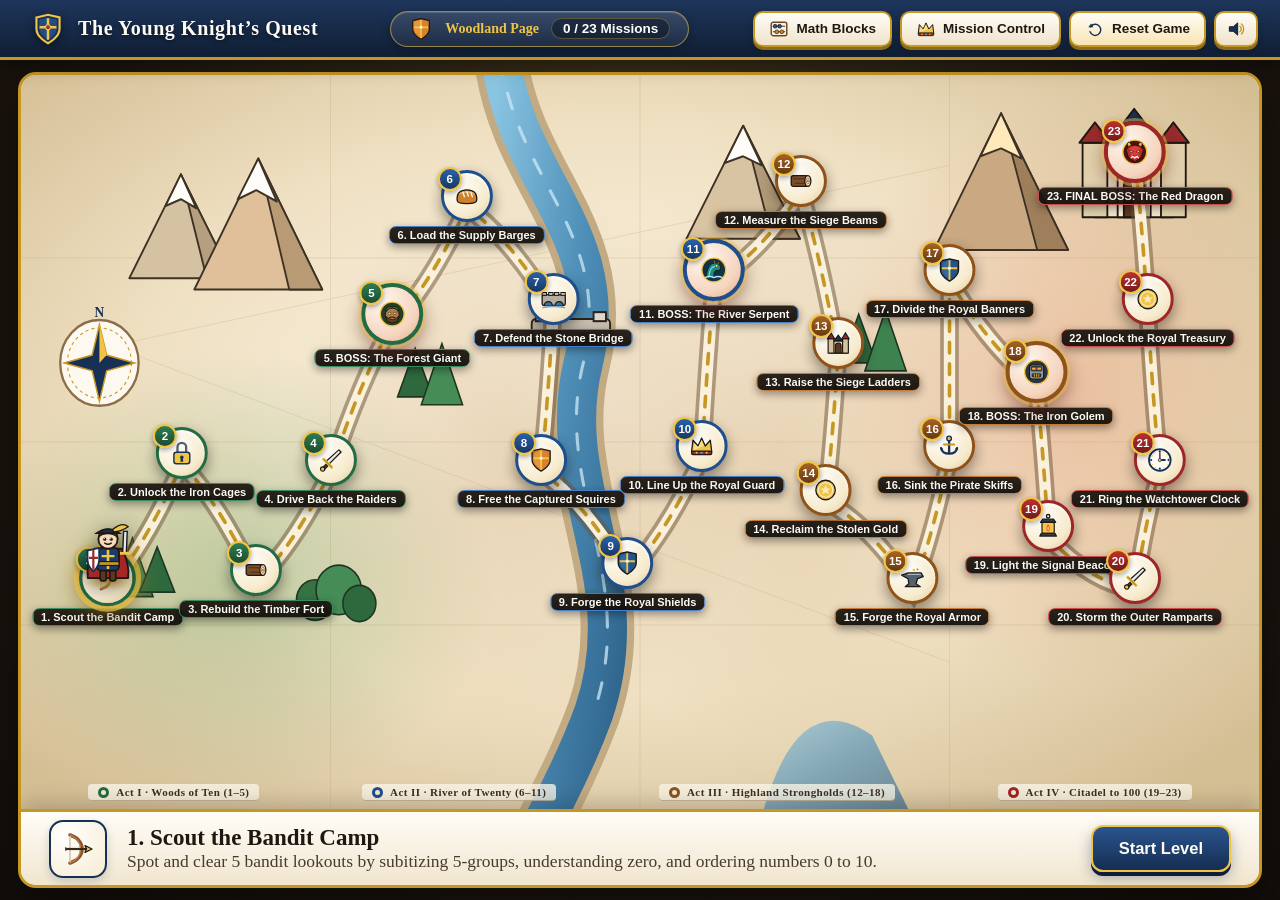
==== index.html @ c32a76e8 "Initial commit: Dimensions Math Quests — Grade 1 (The Young Knight's Quest)" ====
<!DOCTYPE html>
<html lang="en">
<head>
  <meta charset="UTF-8" />
  <meta name="viewport" content="width=device-width, initial-scale=1.0, viewport-fit=cover" />
  <meta name="theme-color" content="#101E34" />
  <meta name="apple-mobile-web-app-capable" content="yes" />
  <meta name="apple-mobile-web-app-status-bar-style" content="black-translucent" />
  <title>The Young Knight's Quest — Singapore Math Adventure</title>
  <link rel="manifest" href="manifest.json" />
  <link rel="icon" type="image/svg+xml" href="icon.svg" />
  <link rel="stylesheet" href="styles.css" />
</head>
<body>
  <!-- ==================== TOP GAME HEADER (Compact, Zero Emojis) ==================== -->
  <header class="top-bar">
    <button type="button" class="brand-cluster" id="btn-home-logo" title="Return to Kingdom Map" aria-label="Return to Kingdom Map">
      <div class="crest-badge" id="header-crest-icon" aria-hidden="true"></div>
      <h1 class="brand-main">The Young Knight’s Quest</h1>
    </button>

    <div class="squire-status-pill">
      <div class="squire-rank-icon" id="squire-rank-icon"></div>
      <span class="squire-rank-label" id="squire-rank-title">Woodland Page</span>
      <span class="seals-pill"><strong id="mastered-count">0</strong> / 23 Missions</span>
    </div>

    <nav class="top-actions">
      <button class="btn-vellum hidden" id="btn-map-view">
        <span class="svg-icon" id="icon-map"></span>
        <span>← Kingdom Map</span>
      </button>
      <button class="btn-vellum hidden" id="btn-reset-level" title="Restart this level from the beginning without resetting the rest of the game">
        <span class="svg-icon" id="icon-reset-level"></span>
        <span>Reset Level</span>
      </button>
      <button class="btn-vellum" id="btn-tabletop">
        <span class="svg-icon" id="icon-abacus"></span>
        <span>Math Blocks</span>
      </button>
      <button class="btn-vellum" id="btn-placement">
        <span class="svg-icon" id="icon-crown"></span>
        <span>Mission Control</span>
      </button>
      <button class="btn-vellum btn-reset-quick" id="btn-quick-reset" title="Reset entire game back to Mission 1">
        <span class="svg-icon" id="icon-reset"></span>
        <span>Reset Game</span>
      </button>
      <button class="btn-vellum btn-icon-only" id="btn-sound-toggle" title="Toggle Master Aldous Voice & Chimes">
        <span class="svg-icon" id="icon-speaker"></span>
      </button>
    </nav>
  </header>

  <!-- ==================== MAIN SINGLE-PAGE VIEWPORT (NO SCROLLING) ==================== -->
  <main class="viewport-stage">

    <!-- ==================== VIEW 1: KINGDOM OVERWORLD MAP ==================== -->
    <section class="map-screen active" id="map-screen">
      <div class="map-frame-border">
        <div class="map-canvas-wrapper">
          <div class="map-zoom-layer" id="map-zoom-layer">
            <div id="svg-map-container"></div>
            <div id="map-nodes-overlay" class="map-nodes-overlay"></div>
            <div id="squire-map-token" class="squire-map-token">
              <div class="squire-token-halo"></div>
              <div class="squire-token-figure" id="squire-svg-holder"></div>
            </div>
          </div>

          <!-- Subtle Cartographic Region Legend (Color-Coded to Match Lesson Circle Outlines) -->
          <div class="map-act-legend" aria-hidden="true">
            <span class="act-legend-item act-1"><span class="act-ring-swatch"></span>Act I · Woods of Ten (1–5)</span>
            <span class="act-legend-item act-2"><span class="act-ring-swatch"></span>Act II · River of Twenty (6–11)</span>
            <span class="act-legend-item act-3"><span class="act-ring-swatch"></span>Act III · Highland Strongholds (12–18)</span>
            <span class="act-legend-item act-4"><span class="act-ring-swatch"></span>Act IV · Citadel to 100 (19–23)</span>
          </div>
        </div>

        <!-- Bottom Selected Level Bar -->
        <div class="map-bottom-dock">
          <div class="dock-node-badge" id="dock-node-icon"></div>
          <div class="dock-node-info">
            <h2 class="dock-node-title" id="dock-node-title">1. The Apple Orchard</h2>
            <p class="dock-node-desc" id="dock-node-desc">See how two smaller Parts join to make one Whole basket of apples.</p>
          </div>
          <button class="btn-royal-primary" id="btn-enter-node">
            <span>Start Level</span>
          </button>
        </div>
      </div>
    </section>

    <!-- ==================== VIEW 2: SINGLE-PAGE LEVEL WORKSPACE (Dynamic Split-Screen with Parent Sidebar) ==================== -->
    <section class="studio-screen" id="studio-screen">
      <div class="page-sheet" id="studio-main-sheet">

        <!-- Row 1: Clean Game Top Bar inside the Page -->
        <div class="sheet-top-bar">
          <div class="sheet-left-group">
            <div class="sheet-title-stack">
              <span class="sheet-chapter-pill" id="studio-chapter-tag">Dimensions 1A · Chapter 1</span>
              <h2 class="sheet-level-title" id="studio-node-name">1. Scout the Bandit Camp</h2>
            </div>
          </div>

          <!-- Thematic 5-Shield Progress Meter + 3-Star Chapter Mastery -->
          <div class="shields-progress-cluster" id="shields-progress-cluster" title="Earn 5 Strikes per Quest (3 Quests to Master the Chapter)">
            <div class="shields-row" id="shields-row"></div>
          </div>

          <!-- Simple 2-Tab Mode Switch + Dynamic Right Sidebar Toggle Button -->
          <div class="sheet-right-group">
            <div class="mode-pill-switch">
              <button class="mode-pill active" data-mode="learn" id="tab-learn">Lesson</button>
              <button class="mode-pill" data-mode="trial" id="tab-trial">Play &amp; Practice</button>
            </div>
            <button class="btn-parent-drawer" id="btn-open-parent-guide" title="Toggle Right-Hand Parent Teaching Sidebar (Keeps Screen Visible)">
              <span class="svg-icon" id="icon-scroll"></span>
              <span id="parent-guide-btn-label">Parent Guide</span>
            </button>
          </div>
        </div>

        <!-- Row 2: Master Aldous (Merlin-Style Tutor) Speech Banner -->
        <div class="merlin-banner" id="merlin-banner" aria-live="polite" aria-atomic="true">
          <div class="merlin-portrait" id="merlin-portrait-holder" title="Master Aldous, Royal Tutor" aria-hidden="true"></div>
          <div class="merlin-speech-content">
            <div class="merlin-step-tag" id="merlin-step-tag">Creation &amp; Order · Step 1 of 5</div>
            <p class="merlin-prompt-text" id="merlin-prompt-text">
              3 red apples and 4 golden apples. What is the Whole?
            </p>
          </div>
        </div>

        <!-- Row 3: Center Singapore Visual Stage + Big Equation -->
        <div class="sheet-center-stage">
          <div class="singapore-visual-stage" id="main-visual-stage" role="region" aria-label="Singapore Math Visual Diagram"></div>
          <div class="equation-banner" id="main-equation-banner" aria-live="polite" aria-atomic="true">3 + 4 = ?</div>
        </div>

        <!-- Row 4: Bottom Interaction Bar (Swaps cleanly between Lesson Nav / Guided Check & Big Answer Tiles) -->
        <div class="sheet-bottom-bar">
          <!-- Lesson Controls (Shown in Lesson Mode) -->
          <div class="lesson-nav-bar" id="lesson-nav-bar">
            <button class="btn-vellum btn-lg-nav" id="btn-learn-prev">← Back</button>
            <div class="lesson-center-cluster">
              <div class="learn-check-bar hidden" id="learn-check-bar">
                <span class="learn-check-label" id="learn-check-label">Try It Together:</span>
                <div class="learn-check-choices" id="learn-check-choices"></div>
              </div>
              <div class="learn-step-dots" id="learn-step-dots"></div>
            </div>
            <button class="btn-royal-primary btn-lg-nav" id="btn-learn-next">Next →</button>
          </div>

          <!-- Play Controls: Big Child Answer Tiles + Quiet Parent Corner (Shown in Play Mode) -->
          <div class="play-interaction-bar hidden" id="play-interaction-bar">
            <div class="answer-choices-grid" id="answer-choices-grid"></div>

            <div class="parent-corner-controls">
              <button class="btn-parent-mini" id="btn-toggle-visual-hint" title="Show or hide the picture">
                <span id="visual-toggle-text">Hide Picture</span>
              </button>
              <button class="btn-parent-mini" id="btn-grade-fluent" title="Parent Shortcut: He answered aloud right away!">
                ✓ Answered Aloud
              </button>
              <button class="btn-parent-mini" id="btn-new-problem" title="New problem">
                ↻ Next
              </button>
            </div>
          </div>
        </div>

      </div>

      <!-- ==================== DYNAMIC RIGHT SIDEBAR: PARENT TEACHING GUIDE (Shrinks Left Sheet, Zero Modal Overlay) ==================== -->
      <aside class="parent-guide-sidebar collapsed" id="parent-guide-modal" aria-label="Parent Teaching Guide Sidebar">
        <div class="parent-sidebar-inner">
          <div class="sidebar-header-row">
            <div>
              <span class="parent-tag">TEACHER &amp; PARENT · LIVE TEACHING GUIDE</span>
              <h2 id="pg-level-title">Teaching Guide</h2>
            </div>
            <button class="btn-close-modal" id="btn-close-parent-guide" title="Close Teaching Sidebar">✕</button>
          </div>

          <!-- Live Context Box: Updates automatically as you step through the lesson or solve problems on the left! -->
          <div class="pg-live-coach-box" id="pg-live-coach-box">
            <div class="pg-live-badge" id="pg-live-badge">LIVE ON SCREEN NOW</div>
            <p id="pg-live-coach-text">Walk through the Concrete-Pictorial-Abstract lesson stages together, then launch Play &amp; Practice.</p>
          </div>

          <div class="pg-difficulty-row">
            <span class="pg-tier-label">Difficulty Tier:</span>
            <div class="pg-tier-buttons">
              <button class="tier-pip active" data-tier="1">Tier 1 · Concrete</button>
              <button class="tier-pip" data-tier="2">Tier 2 · Standard</button>
              <button class="tier-pip" data-tier="3">Tier 3 · Mental</button>
            </div>
          </div>

          <div class="pg-grid">
            <div class="pg-box pg-box-highlight">
              <h4>Say Together (Socratic Script)</h4>
              <p id="teacher-script-text"></p>
            </div>
            <div class="pg-box">
              <h4>Classical Christian Wonder &amp; Order</h4>
              <p id="teacher-wonder-text"></p>
            </div>
            <div class="pg-box">
              <h4>Singapore Dimensions Strategy</h4>
              <p id="teacher-heuristic-text"></p>
            </div>
            <div class="pg-box">
              <h4>Hands-On Tabletop Activity</h4>
              <p id="teacher-hands-on-text"></p>
            </div>
          </div>

          <div class="pg-footer" style="display:flex;flex-direction:column;gap:6px;">
            <button class="btn-vellum btn-sm-full" id="btn-open-node-tabletop">Open This Topic in Math Blocks →</button>
            <button class="btn-royal-primary btn-sm-full" id="btn-force-mastery">Complete Quest &amp; March to Next →</button>
          </div>
        </div>
      </aside>
    </section>

    <!-- ==================== VIEW 3: INTERACTIVE MATH BLOCKS WORKSHOP & PRACTICE MAT ==================== -->
    <section class="tabletop-screen" id="tabletop-screen">
      <div class="page-sheet tabletop-sheet">
        <div class="sheet-top-bar tabletop-top-bar">
          <button class="btn-back-map" id="btn-close-tabletop">← Back</button>
          <div class="tabletop-tool-tabs" id="tabletop-tool-tabs">
            <button class="tool-tab active" data-tool="bonds10">1. Bonds to 10 <span class="tt-ch">Ch 1–4</span></button>
            <button class="tool-tab" data-tool="maketen">2. Make-10 Bridge <span class="tt-ch">Ch 5–7</span></button>
            <button class="tool-tab" data-tool="shapeslen">3. Shapes &amp; Length <span class="tt-ch">Ch 8–10</span></button>
            <button class="tool-tab" data-tool="barmodel">4. Bar Models <span class="tt-ch">Ch 11,13,17</span></button>
            <button class="tool-tab" data-tool="placevalue">5. Tens &amp; Regroup <span class="tt-ch">Ch 12–17</span></button>
            <button class="tool-tab" data-tool="groupsfrac">6. Groups &amp; Halves <span class="tt-ch">Ch 14–15</span></button>
            <button class="tool-tab" data-tool="clockcoins">7. Clock &amp; Coins <span class="tt-ch">Ch 18–19</span></button>
          </div>
          <div class="mode-pill-switch">
            <button class="mode-pill active" id="tt-mode-explore">Explore &amp; Teach</button>
            <button class="mode-pill" id="tt-mode-quiz">Practice &amp; Quiz Me</button>
          </div>
        </div>
        <div class="tabletop-workspace" id="tabletop-workspace"></div>
      </div>
    </section>

  </main>

  <!-- ==================== MODAL: LEVEL COMPLETE & MAP MARCH (Native <dialog>) ==================== -->
  <dialog class="modal-backdrop hidden" id="victory-modal" aria-labelledby="victory-node-title">
    <div class="modal-parchment victory-card">
      <div class="wax-seal-large" id="victory-seal-svg" aria-hidden="true"></div>
      <div class="victory-stars-row" id="victory-stars-row"></div>
      <h2 class="victory-title" id="victory-node-title">Level Complete!</h2>
      <p class="victory-message" id="victory-message">
        “Well done, young Squire! You have earned all 5 Golden Shields. Let us march onward along the King’s Highway!”
      </p>
      <div class="victory-actions">
        <button class="btn-vellum" id="btn-stay-practice">Play Next Quest Here (Deepen Mastery)</button>
        <button class="btn-royal-primary btn-lg" id="btn-march-onward">
          <span>March to Next Level →</span>
        </button>
      </div>
    </div>
  </dialog>

  <!-- ==================== MODAL: MISSION CONTROL (Native <dialog>) ==================== -->
  <dialog class="modal-backdrop hidden" id="placement-modal" aria-labelledby="placement-modal-title">
    <div class="modal-parchment placement-card">
      <div class="modal-header-row">
        <div>
          <span class="parent-tag">MISSION CONTROL</span>
          <h2 id="placement-modal-title">All 23 Grade 1 Missions (Complete Dimensions 1A &amp; 1B)</h2>
        </div>
        <button class="btn-close-modal" id="btn-close-placement" aria-label="Close Mission Control">✕</button>
      </div>
      <div class="placement-controls-row">
        <button class="btn-vellum" id="btn-unlock-all">Complete All 23 Missions</button>
        <button class="btn-vellum" id="btn-reset-progress">Full Reset (Mission 1)</button>
      </div>
      <div class="placement-grid" id="placement-grid"></div>
    </div>
  </dialog>

  <script defer src="curriculum.js"></script>
  <script defer src="visuals.js"></script>
  <script defer src="app.js"></script>
</body>
</html>
---- styles.css ----
:root {
  --bg-deep: #14100C;
  --parchment-light: #FDFBF5;
  --parchment-mid: #F4EBDD;
  --parchment-warm: #E6D7B9;
  --parchment-border: #C4AB7D;
  --ink-dark: #1E1812;
  --ink-mid: #473B2E;
  --ink-muted: #6E5E4C;

  --navy-royal: #173156;
  --navy-deep: #0F223D;
  --navy-light: #284F85;
  --crimson-seal: #9B2424;
  --crimson-soft: #FDF2F2;
  --gold-burnished: #C69722;
  --gold-bright: #F0C445;
  --gold-pale: #FCF5E1;
  --forest-pine: #245B3C;
  --forest-light: #EAF5EE;

  --font-display: 'Cinzel', 'Palatino Linotype', 'Book Antiqua', Palatino, Georgia, serif;
  --font-serif: 'Crimson Pro', 'Hoefler Text', 'Baskerville', Georgia, serif;
  --font-sans: 'Plus Jakarta Sans', -apple-system, BlinkMacSystemFont, 'Segoe UI', Roboto, sans-serif;
}

* {
  box-sizing: border-box;
  margin: 0;
  padding: 0;
}

html, body {
  width: 100vw;
  height: 100vh;
  height: 100dvh;
  overflow: hidden; /* Strict single-page canvas — zero page scrolling */
  background:
    radial-gradient(circle at 50% 18%, rgba(240, 196, 69, 0.12) 0%, transparent 55%),
    radial-gradient(circle at 50% 35%, #2D2319 0%, #130E0A 100%);
  color: var(--ink-dark);
  font-family: var(--font-serif);
  display: flex;
  flex-direction: column;
  user-select: none;
}

/* ==================== TOP GAME BAR (60px Fixed) ==================== */
.top-bar {
  height: 60px;
  min-height: 60px;
  background: linear-gradient(180deg, #1E365C 0%, #101E34 100%);
  border-bottom: 3px solid var(--gold-burnished);
  box-shadow: 0 4px 18px rgba(0, 0, 0, 0.45);
  padding: 0 22px;
  display: flex;
  align-items: center;
  justify-content: space-between;
  gap: 16px;
  z-index: 40;
}

.brand-cluster {
  display: flex;
  align-items: center;
  gap: 12px;
  cursor: pointer;
  background: transparent;
  border: none;
  padding: 4px 8px;
  border-radius: 10px;
  text-align: left;
}

.crest-badge {
  width: 36px;
  height: 36px;
  display: flex;
  align-items: center;
  justify-content: center;
  filter: drop-shadow(0 2px 5px rgba(0, 0, 0, 0.45));
}

.brand-main {
  font-family: var(--font-display);
  font-size: 20px;
  font-weight: 800;
  color: var(--parchment-light);
  letter-spacing: 0.03em;
  text-shadow: 0 2px 4px rgba(0, 0, 0, 0.5);
}

.squire-status-pill {
  display: flex;
  align-items: center;
  gap: 12px;
  background: linear-gradient(180deg, rgba(255, 255, 255, 0.12) 0%, rgba(255, 255, 255, 0.05) 100%);
  border: 1.5px solid rgba(240, 196, 69, 0.55);
  border-radius: 999px;
  padding: 5px 18px;
  color: var(--parchment-light);
  box-shadow: inset 0 1px 1px rgba(255, 255, 255, 0.18), 0 3px 10px rgba(0, 0, 0, 0.25);
}

.squire-rank-icon {
  display: flex;
  align-items: center;
}

.squire-rank-label {
  font-family: var(--font-display);
  font-size: 14px;
  font-weight: 700;
  color: var(--gold-bright);
}

.seals-pill {
  font-family: var(--font-sans);
  font-size: 13.5px;
  font-weight: 700;
  color: #FFF;
  background: rgba(10, 18, 32, 0.5);
  border: 1px solid rgba(240, 196, 69, 0.3);
  padding: 2px 11px;
  border-radius: 99px;
}

.top-actions {
  display: flex;
  align-items: center;
  gap: 8px;
}

.svg-icon {
  display: inline-flex;
  align-items: center;
  justify-content: center;
}

.btn-vellum {
  background: linear-gradient(180deg, #FFFDF8 0%, #EFE3CA 100%);
  color: var(--ink-dark);
  border: 2px solid var(--gold-burnished);
  border-radius: 10px;
  padding: 6px 14px;
  font-family: var(--font-sans);
  font-size: 13.5px;
  font-weight: 700;
  cursor: pointer;
  display: inline-flex;
  align-items: center;
  gap: 7px;
  box-shadow: 0 3px 0 #916D15, 0 4px 8px rgba(0, 0, 0, 0.2);
  transition: transform 0.14s ease, background 0.14s ease, box-shadow 0.14s ease;
}

.btn-vellum:hover {
  background: linear-gradient(180deg, #FFFFFF 0%, #FBF0D5 100%);
  transform: translateY(-1px);
  box-shadow: 0 4px 0 #916D15, 0 6px 12px rgba(0, 0, 0, 0.25);
}

.btn-vellum:active {
  transform: translateY(2px);
  box-shadow: 0 1px 0 #916D15;
}

.btn-icon-only {
  padding: 6px 10px;
}

.btn-vellum.hidden {
  display: none !important;
}

.btn-reset-quick {
  background: linear-gradient(180deg, #FFFDF7 0%, #F8E5B4 100%);
}

/* ==================== MAIN VIEWPORT STAGE (Fills Remaining 100vh) ==================== */
.viewport-stage {
  flex: 1;
  height: calc(100vh - 60px);
  position: relative;
  overflow: hidden;
  display: flex;
}

.map-screen,
.studio-screen,
.tabletop-screen {
  display: none;
  width: 100%;
  height: 100%;
  padding: 12px 18px;
}

.map-screen.active,
.tabletop-screen.active {
  display: flex;
  flex-direction: column;
}

/* Dynamic Horizontal Split-Screen for Studio View (Left Game Sheet + Right Parent Sidebar) */
.studio-screen.active {
  display: flex;
  flex-direction: row;
  align-items: stretch;
  gap: 14px;
}

/* ==================== VIEW 1: KINGDOM OVERWORLD MAP ==================== */
.map-frame-border {
  flex: 1;
  display: flex;
  flex-direction: column;
  border: 3.5px solid var(--gold-burnished);
  border-radius: 18px;
  background: #DFD3B9;
  box-shadow:
    inset 0 0 0 2px rgba(255, 250, 235, 0.55),
    0 18px 44px rgba(0, 0, 0, 0.45);
  overflow: hidden;
  position: relative;
}

.map-canvas-wrapper {
  flex: 1;
  position: relative;
  overflow: hidden;
}

.map-zoom-layer {
  width: 100%;
  height: 100%;
  position: relative;
  transform-origin: center center;
  transition: transform 0.85s cubic-bezier(0.22, 1, 0.36, 1), opacity 0.55s ease;
}

.map-zoom-layer.zooming-into-node {
  opacity: 0.15;
}

#svg-map-container,
#svg-map-container svg {
  width: 100%;
  height: 100%;
  object-fit: fill;
  display: block;
}

/* Map Pins */
.map-nodes-overlay {
  position: absolute;
  inset: 0;
  pointer-events: none;
}

.map-node-pin {
  position: absolute;
  transform: translate(-50%, -50%);
  pointer-events: auto;
  cursor: pointer;
  display: flex;
  flex-direction: column;
  align-items: center;
  transition: transform 0.22s cubic-bezier(0.34, 1.56, 0.64, 1);
  z-index: 5;
}

.map-node-pin:hover {
  transform: translate(-50%, -54%) scale(1.12);
  z-index: 15;
}

.node-medallion {
  width: 52px;
  height: 52px;
  border-radius: 50%;
  background: radial-gradient(circle at 32% 28%, #FFFFFF 0%, #F7EBCD 65%, #DFC89A 100%);
  border: 3.5px solid var(--navy-royal);
  box-shadow:
    inset 0 2px 3px rgba(255, 255, 255, 0.85),
    0 6px 14px rgba(20, 15, 10, 0.45);
  display: flex;
  align-items: center;
  justify-content: center;
  position: relative;
}

/* Color-Coded Outlines & Number Badges Matching Each Act (1–4) */
.map-node-pin.act-1 .node-medallion {
  border-color: #246B43;
}
.map-node-pin.act-1 .node-num-badge {
  background: linear-gradient(180deg, #2E7D52 0%, #1B4D31 100%);
}
.map-node-pin.act-1 .node-label-plate {
  border-color: #3D8C60;
}

.map-node-pin.act-2 .node-medallion {
  border-color: #1F4E8C;
}
.map-node-pin.act-2 .node-num-badge {
  background: linear-gradient(180deg, #2B62AB 0%, #163763 100%);
}
.map-node-pin.act-2 .node-label-plate {
  border-color: #467EC7;
}

.map-node-pin.act-3 .node-medallion {
  border-color: #8F5219;
}
.map-node-pin.act-3 .node-num-badge {
  background: linear-gradient(180deg, #A86424 0%, #663910 100%);
}
.map-node-pin.act-3 .node-label-plate {
  border-color: #C27B38;
}

.map-node-pin.act-4 .node-medallion {
  border-color: #9E2626;
}
.map-node-pin.act-4 .node-num-badge {
  background: linear-gradient(180deg, #BA3232 0%, #731919 100%);
}
.map-node-pin.act-4 .node-label-plate {
  border-color: #CC4B4B;
}

.map-node-pin.boss-node .node-medallion {
  width: 62px;
  height: 62px;
  border-width: 4px;
  background: radial-gradient(circle at 32% 28%, #FFF7F0 0%, #F5D5BE 65%, #E0A882 100%);
  box-shadow:
    0 0 0 3px rgba(240, 196, 69, 0.45),
    0 8px 18px rgba(88, 24, 24, 0.5);
}

.map-node-pin.selected .node-medallion {
  box-shadow:
    0 0 0 5px rgba(240, 196, 69, 0.7),
    0 0 22px rgba(240, 196, 69, 0.8),
    0 8px 20px rgba(0, 0, 0, 0.45);
  transform: scale(1.09);
}

.map-node-pin.mastered .node-medallion {
  background: radial-gradient(circle at 32% 28%, #FFFDF2 0%, #F7DC79 65%, #D9A828 100%);
}

.node-num-badge {
  position: absolute;
  top: -6px;
  left: -6px;
  background: linear-gradient(180deg, #274D82 0%, #152B4A 100%);
  color: #FFF;
  font-family: var(--font-sans);
  font-size: 11.5px;
  font-weight: 800;
  width: 24px;
  height: 24px;
  border-radius: 50%;
  border: 2px solid var(--gold-bright);
  display: flex;
  align-items: center;
  justify-content: center;
  box-shadow: 0 2px 5px rgba(0, 0, 0, 0.35);
}

.map-node-pin.mastered .node-num-badge {
  background: linear-gradient(180deg, #B83232 0%, #7D1B1B 100%);
}

.node-seal-crown {
  position: absolute;
  bottom: -6px;
  right: -6px;
  width: 24px;
  height: 24px;
  display: flex;
  align-items: center;
  justify-content: center;
  filter: drop-shadow(0 2px 3px rgba(0, 0, 0, 0.35));
}

.node-label-plate {
  margin-top: 4px;
  background: linear-gradient(180deg, rgba(31, 25, 19, 0.95) 0%, rgba(18, 14, 10, 0.95) 100%);
  color: var(--parchment-light);
  border: 1.5px solid var(--gold-burnished);
  border-radius: 7px;
  padding: 2px 8px;
  font-family: var(--font-sans);
  font-size: 11px;
  font-weight: 700;
  white-space: nowrap;
  box-shadow: 0 3px 8px rgba(0, 0, 0, 0.4);
}

/* Animated Squire Token */
.squire-map-token {
  position: absolute;
  width: 68px;
  height: 78px;
  transform: translate(-50%, -88%);
  pointer-events: none;
  z-index: 20;
  transition: left 1.3s cubic-bezier(0.35, 0, 0.25, 1), top 1.3s cubic-bezier(0.35, 0, 0.25, 1);
  display: flex;
  flex-direction: column;
  align-items: center;
}

.squire-map-token.marching .squire-token-figure {
  animation: squireWalkBounce 0.3s infinite alternate ease-in-out;
}

@keyframes squireWalkBounce {
  0% { transform: translateY(0px) rotate(-4deg); }
  100% { transform: translateY(-10px) rotate(4deg); }
}

.squire-token-halo {
  position: absolute;
  bottom: 8px;
  width: 52px;
  height: 20px;
  background: radial-gradient(ellipse, rgba(240, 196, 69, 0.9) 0%, rgba(240, 196, 69, 0) 75%);
  border-radius: 50%;
}

.squire-token-figure {
  width: 60px;
  height: 66px;
  filter: drop-shadow(0 6px 10px rgba(0, 0, 0, 0.5));
}

/* Subtle Cartographic Act Legend (Understated Ink & Ring Swatches, Not Buttons) */
.map-act-legend {
  position: absolute;
  left: 24px;
  right: 24px;
  bottom: 8px;
  display: flex;
  align-items: center;
  justify-content: space-around;
  gap: 16px;
  pointer-events: none;
  z-index: 10;
}

.act-legend-item {
  display: inline-flex;
  align-items: center;
  gap: 7px;
  font-family: var(--font-display);
  font-size: 11px;
  font-weight: 700;
  letter-spacing: 0.04em;
  color: #3B2F22;
  background: rgba(252, 246, 232, 0.78);
  border-bottom: 1.5px solid rgba(140, 109, 70, 0.45);
  padding: 2px 10px;
  border-radius: 4px;
}

.act-ring-swatch {
  width: 11px;
  height: 11px;
  border-radius: 50%;
  background: #F7EBCD;
  border: 3px solid #246B43;
  display: inline-block;
}

.act-legend-item.act-1 .act-ring-swatch { border-color: #246B43; }
.act-legend-item.act-2 .act-ring-swatch { border-color: #1F4E8C; }
.act-legend-item.act-3 .act-ring-swatch { border-color: #8F5219; }
.act-legend-item.act-4 .act-ring-swatch { border-color: #9E2626; }

/* Map Bottom Selected Level Bar */
.map-bottom-dock {
  height: 76px;
  min-height: 76px;
  background:
    linear-gradient(180deg, #FFFDF8 0%, #F1E5CE 100%);
  border-top: 3px solid var(--gold-burnished);
  box-shadow: 0 -6px 20px rgba(0, 0, 0, 0.18);
  padding: 0 28px;
  display: flex;
  align-items: center;
  gap: 20px;
  z-index: 15;
}

.dock-node-badge {
  width: 58px;
  height: 58px;
  border-radius: 14px;
  background: radial-gradient(circle at 30% 25%, #FFFFFF 0%, #F7ECD3 100%);
  border: 2.5px solid var(--navy-royal);
  box-shadow: 0 4px 10px rgba(23, 49, 86, 0.18);
  display: flex;
  align-items: center;
  justify-content: center;
}

.dock-node-info {
  flex: 1;
  min-width: 0;
}

.dock-node-title {
  font-family: var(--font-display);
  font-size: 23px;
  font-weight: 800;
  color: var(--ink-dark);
}

.dock-node-desc {
  font-size: 17.5px;
  color: var(--ink-mid);
  white-space: nowrap;
  overflow: hidden;
  text-overflow: ellipsis;
}

.btn-royal-primary {
  background: linear-gradient(180deg, #2B548E 0%, #152E52 100%);
  color: var(--parchment-light);
  border: 2.5px solid var(--gold-bright);
  border-radius: 12px;
  padding: 12px 26px;
  font-family: var(--font-sans);
  font-size: 16.5px;
  font-weight: 800;
  cursor: pointer;
  box-shadow: 0 4px 0 #0D1E36, 0 6px 14px rgba(22, 46, 80, 0.35);
  transition: all 0.15s ease;
  white-space: nowrap;
}

.btn-royal-primary:hover {
  background: linear-gradient(180deg, #3463A3 0%, #1B3B68 100%);
  transform: translateY(-1px);
  box-shadow: 0 5px 0 #0D1E36, 0 8px 18px rgba(22, 46, 80, 0.45);
}

.btn-royal-primary:active {
  transform: translateY(2px);
  box-shadow: 0 2px 0 #0D1E36;
}

/* ==================== VIEW 2: SINGLE-PAGE LEVEL SHEET (Dynamic Left Side) ==================== */
.page-sheet {
  flex: 1 1 0%;
  min-width: 0;
  height: 100%;
  background:
    radial-gradient(circle at 50% 0%, #FFFFFF 0%, #F7EFE0 70%, #EFE2C8 100%);
  border: 3.5px solid var(--gold-burnished);
  border-radius: 18px;
  box-shadow:
    inset 0 0 0 2px rgba(255, 255, 255, 0.7),
    0 16px 40px rgba(0, 0, 0, 0.38);
  padding: 12px 22px;
  display: grid;
  grid-template-rows: auto auto 1fr auto;
  gap: 10px;
  overflow: hidden;
  transition: all 0.3s cubic-bezier(0.22, 1, 0.36, 1);
}

/* Row 1: Sheet Top Bar */
.sheet-top-bar {
  display: flex;
  align-items: center;
  justify-content: space-between;
  gap: 12px;
  padding-bottom: 8px;
  border-bottom: 2px solid var(--parchment-border);
}

.sheet-left-group,
.sheet-right-group {
  display: flex;
  align-items: center;
  gap: 12px;
  min-width: 0;
}

.sheet-title-stack {
  display: flex;
  flex-direction: column;
  min-width: 0;
}

.sheet-chapter-pill {
  font-family: var(--font-sans);
  font-size: 11px;
  font-weight: 800;
  text-transform: uppercase;
  letter-spacing: 0.06em;
  color: var(--crimson-seal);
}

.btn-back-map {
  background: linear-gradient(180deg, #FFFFFF 0%, #F4E9D4 100%);
  border: 2px solid var(--parchment-border);
  color: var(--navy-royal);
  font-family: var(--font-sans);
  font-size: 13.5px;
  font-weight: 800;
  padding: 7px 14px;
  border-radius: 10px;
  cursor: pointer;
  white-space: nowrap;
  box-shadow: 0 2px 0 var(--parchment-border);
}

.btn-back-map:hover {
  background: var(--gold-pale);
  border-color: var(--gold-burnished);
}

.sheet-level-title {
  font-family: var(--font-display);
  font-size: 21px;
  font-weight: 800;
  color: var(--ink-dark);
  white-space: nowrap;
  overflow: hidden;
  text-overflow: ellipsis;
}

/* 5 Golden Shields Progress Row */
.shields-progress-cluster {
  display: flex;
  align-items: center;
  background: linear-gradient(180deg, rgba(255, 255, 255, 0.75) 0%, rgba(238, 226, 200, 0.75) 100%);
  border: 2px solid var(--parchment-border);
  padding: 4px 14px;
  border-radius: 999px;
  box-shadow: inset 0 1px 3px rgba(0, 0, 0, 0.06);
}

.shields-row {
  display: flex;
  gap: 8px;
  align-items: center;
}

/* Simple 2-Tab Pill Switch (Lesson vs Play) */
.mode-pill-switch {
  display: flex;
  background: #E2D3B5;
  padding: 3px;
  border-radius: 10px;
  border: 1.5px solid var(--parchment-border);
}

.mode-pill {
  background: transparent;
  border: none;
  padding: 6px 14px;
  border-radius: 8px;
  font-family: var(--font-sans);
  font-size: 13.5px;
  font-weight: 800;
  color: var(--ink-mid);
  cursor: pointer;
  white-space: nowrap;
}

.mode-pill.active {
  background: linear-gradient(180deg, #254879 0%, #152C4D 100%);
  color: #FFF;
  box-shadow: 0 2px 5px rgba(0, 0, 0, 0.25);
}

.btn-parent-drawer {
  background: linear-gradient(180deg, #FFFFFF 0%, #F4E9D4 100%);
  border: 2px solid var(--gold-burnished);
  border-radius: 10px;
  padding: 6px 13px;
  font-family: var(--font-sans);
  font-size: 13px;
  font-weight: 800;
  color: var(--navy-royal);
  cursor: pointer;
  display: inline-flex;
  align-items: center;
  gap: 6px;
  white-space: nowrap;
  box-shadow: 0 2px 0 #9E7818;
  transition: all 0.15s ease;
}

.btn-parent-drawer:hover,
.btn-parent-drawer.active-sidebar {
  background: linear-gradient(180deg, #254879 0%, #152C4D 100%);
  border-color: var(--gold-bright);
  color: #FFF;
}

/* Row 2: Master Aldous (Merlin-Style Tutor) Speech Banner */
.merlin-banner {
  background: linear-gradient(180deg, #FFFFFF 0%, #FAF5E8 100%);
  border: 2.5px solid var(--gold-burnished);
  border-radius: 14px;
  padding: 9px 18px;
  display: flex;
  align-items: center;
  gap: 15px;
  box-shadow: 0 4px 14px rgba(27, 21, 14, 0.08);
}

.merlin-banner.praise-glow {
  background: linear-gradient(180deg, #F2FBF5 0%, #E1F3E7 100%);
  border-color: var(--forest-pine);
}

.merlin-banner.help-glow {
  background: linear-gradient(180deg, #FFFDF5 0%, #FCEFD2 100%);
  border-color: #D4882A;
}

.merlin-portrait {
  width: 58px;
  height: 58px;
  min-width: 58px;
  filter: drop-shadow(0 4px 7px rgba(0, 0, 0, 0.25));
}

.merlin-speech-content {
  flex: 1;
  min-width: 0;
}

.merlin-step-tag {
  font-family: var(--font-sans);
  font-size: 11.5px;
  font-weight: 800;
  text-transform: uppercase;
  letter-spacing: 0.05em;
  color: var(--navy-light);
  margin-bottom: 2px;
}

.merlin-prompt-text {
  font-family: var(--font-serif);
  font-size: 23.5px;
  font-weight: 600;
  line-height: 1.26;
  color: var(--ink-dark);
}

/* Row 3: Center Visual Stage + Big Equation */
.sheet-center-stage {
  min-height: 0;
  background:
    radial-gradient(circle at 50% 45%, #FFFFFF 0%, #FBF8F1 75%, #F3EBDC 100%);
  border: 2.5px solid #D8C7A8;
  border-radius: 16px;
  padding: 12px 20px;
  display: flex;
  flex-direction: column;
  align-items: center;
  justify-content: space-evenly;
  box-shadow:
    inset 0 2px 12px rgba(45, 35, 20, 0.05),
    0 4px 12px rgba(0, 0, 0, 0.04);
  overflow: hidden;
  position: relative;
}

.singapore-visual-stage {
  display: flex;
  align-items: center;
  justify-content: center;
  width: 100%;
  transition: transform 0.28s ease;
}

.equation-banner {
  font-family: var(--font-sans);
  font-size: 35px;
  font-weight: 800;
  color: var(--navy-royal);
  background: linear-gradient(180deg, #FFFDF9 0%, #F7EEDB 100%);
  border: 3px solid var(--gold-burnished);
  padding: 5px 28px;
  border-radius: 14px;
  box-shadow: 0 4px 12px rgba(27, 54, 93, 0.1);
  font-variant-numeric: tabular-nums;
}

.eq-mystery-box {
  display: inline-block;
  min-width: 52px;
  text-align: center;
  padding: 0 12px;
  background: var(--gold-pale);
  border: 3px dashed var(--gold-burnished);
  border-radius: 10px;
  color: var(--crimson-seal);
}

.eq-mystery-box.solved {
  background: var(--forest-light);
  border: 3px solid var(--forest-pine);
  color: var(--forest-pine);
}

/* Row 4: Bottom Interaction Bar */
.sheet-bottom-bar {
  height: 76px;
  min-height: 76px;
  display: flex;
  align-items: center;
  justify-content: center;
}

.lesson-nav-bar {
  width: 100%;
  display: flex;
  align-items: center;
  justify-content: space-between;
  gap: 14px;
}

.lesson-center-cluster {
  display: flex;
  flex-direction: column;
  align-items: center;
  gap: 8px;
  flex: 1;
}

.learn-check-bar {
  display: flex;
  align-items: center;
  gap: 10px;
  background: linear-gradient(180deg, #FFFDF7 0%, #F8EBC8 100%);
  border: 2px solid var(--gold-burnished);
  border-radius: 12px;
  padding: 5px 14px;
  box-shadow: 0 3px 10px rgba(0, 0, 0, 0.08);
}

.learn-check-label {
  font-family: var(--font-sans);
  font-size: 13.5px;
  font-weight: 800;
  color: var(--navy-royal);
}

.learn-check-choices {
  display: flex;
  gap: 8px;
}

.btn-learn-check-choice {
  min-width: 48px;
  height: 36px;
  padding: 0 12px;
  background: #FFFFFF;
  border: 2.5px solid var(--navy-royal);
  border-radius: 8px;
  font-family: var(--font-sans);
  font-size: 17px;
  font-weight: 800;
  color: var(--navy-royal);
  cursor: pointer;
  box-shadow: 0 2px 0 var(--navy-royal);
  transition: all 0.12s ease;
}

.btn-learn-check-choice:hover {
  background: var(--gold-pale);
  transform: translateY(-1px);
}

.btn-learn-check-choice.correct {
  background: var(--forest-pine);
  border-color: #1A422B;
  color: #FFF;
  box-shadow: 0 2px 0 #1A422B;
}

.btn-learn-check-choice.incorrect {
  background: var(--crimson-soft);
  border-color: var(--crimson-seal);
  color: var(--crimson-seal);
  box-shadow: 0 2px 0 var(--crimson-seal);
}

.btn-lg-nav {
  font-size: 17px;
  padding: 11px 24px;
}

.learn-step-dots {
  display: flex;
  gap: 8px;
  align-items: center;
}

.step-dot {
  width: 36px;
  height: 11px;
  border-radius: 99px;
  background: var(--parchment-warm);
  border: 2px solid var(--parchment-border);
  cursor: pointer;
  transition: all 0.15s ease;
}

.step-dot.active {
  width: 48px;
  background: var(--navy-royal);
  border-color: var(--gold-burnished);
}

.step-dot.completed {
  background: var(--forest-pine);
  border-color: var(--forest-pine);
}

/* Play Interaction Bar: 4 Giant Answer Tiles Center + Quiet Parent Corner Right */
.play-interaction-bar {
  width: 100%;
  display: flex;
  align-items: center;
  justify-content: space-between;
  gap: 14px;
}

.answer-choices-grid {
  flex: 1;
  display: flex;
  gap: 16px;
  justify-content: center;
}

.btn-answer-tile {
  min-width: 108px;
  height: 66px;
  padding: 0 24px;
  background: linear-gradient(180deg, #FFFFFF 0%, #F5EFE2 100%);
  border: 3px solid var(--navy-royal);
  border-radius: 14px;
  font-family: var(--font-sans);
  font-size: 31px;
  font-weight: 800;
  color: var(--navy-royal);
  cursor: pointer;
  box-shadow: 0 5px 0 var(--navy-royal), 0 7px 14px rgba(0, 0, 0, 0.12);
  transition: all 0.12s ease;
  font-variant-numeric: tabular-nums;
}

.btn-answer-tile:hover {
  background: linear-gradient(180deg, #FFFDF7 0%, #FBF0D4 100%);
  transform: translateY(-2px);
  box-shadow: 0 7px 0 var(--navy-royal), 0 10px 18px rgba(0, 0, 0, 0.16);
}

.btn-answer-tile:active {
  transform: translateY(3px);
  box-shadow: 0 2px 0 var(--navy-royal);
}

.btn-answer-tile.correct {
  background: linear-gradient(180deg, #2E704B 0%, #1D4D32 100%);
  border-color: #163B26;
  color: #FFF;
  box-shadow: 0 5px 0 #163B26;
}

.btn-answer-tile.incorrect {
  background: var(--crimson-soft);
  border-color: var(--crimson-seal);
  color: var(--crimson-seal);
  box-shadow: 0 5px 0 var(--crimson-seal);
}

/* Quiet Parent Corner Controls */
.parent-corner-controls {
  display: flex;
  gap: 7px;
}

.btn-parent-mini {
  background: rgba(255, 255, 255, 0.85);
  border: 1.5px solid var(--parchment-border);
  border-radius: 8px;
  padding: 7px 11px;
  font-family: var(--font-sans);
  font-size: 12px;
  font-weight: 700;
  color: var(--ink-mid);
  cursor: pointer;
  white-space: nowrap;
}

.btn-parent-mini:hover {
  background: #FFF;
  border-color: var(--navy-royal);
  color: var(--navy-royal);
}

/* ==================== DYNAMIC RIGHT SIDEBAR: PARENT TEACHING GUIDE ==================== */
.parent-guide-sidebar {
  width: 410px;
  min-width: 375px;
  max-width: 37vw;
  height: 100%;
  background: linear-gradient(180deg, #FCF8EE 0%, #EFE3CC 100%);
  border: 3.5px solid var(--gold-burnished);
  border-radius: 18px;
  box-shadow: 0 16px 40px rgba(0, 0, 0, 0.42);
  padding: 14px 18px;
  display: flex;
  flex-direction: column;
  overflow: hidden;
  transition:
    width 0.3s cubic-bezier(0.22, 1, 0.36, 1),
    min-width 0.3s cubic-bezier(0.22, 1, 0.36, 1),
    padding 0.3s cubic-bezier(0.22, 1, 0.36, 1),
    margin 0.3s cubic-bezier(0.22, 1, 0.36, 1),
    opacity 0.22s ease,
    border-width 0.3s ease;
}

.parent-guide-sidebar.collapsed,
.parent-guide-sidebar.hidden {
  width: 0 !important;
  min-width: 0 !important;
  padding-left: 0 !important;
  padding-right: 0 !important;
  margin-left: -14px !important;
  border-width: 0 !important;
  opacity: 0 !important;
  pointer-events: none !important;
  display: flex !important;
}

.parent-sidebar-inner {
  width: 100%;
  height: 100%;
  display: flex;
  flex-direction: column;
  justify-content: space-between;
  gap: 9px;
  overflow-y: auto;
}

.sidebar-header-row {
  display: flex;
  justify-content: space-between;
  align-items: flex-start;
  gap: 8px;
  padding-bottom: 6px;
  border-bottom: 2px solid var(--parchment-border);
}

.sidebar-header-row h2 {
  font-family: var(--font-display);
  font-size: 17px;
  font-weight: 800;
  color: var(--ink-dark);
  line-height: 1.2;
}

.pg-live-coach-box {
  background: linear-gradient(180deg, #EEF4FA 0%, #E2ECF7 100%);
  border: 2px solid var(--navy-light);
  border-radius: 10px;
  padding: 8px 12px;
}

.pg-live-badge {
  font-family: var(--font-sans);
  font-size: 10.5px;
  font-weight: 800;
  letter-spacing: 0.08em;
  color: var(--navy-royal);
  text-transform: uppercase;
  margin-bottom: 3px;
}

#pg-live-coach-text {
  font-size: 14.5px;
  font-weight: 600;
  line-height: 1.32;
  color: var(--ink-dark);
}

.pg-difficulty-row {
  display: flex;
  flex-direction: column;
  gap: 5px;
  font-family: var(--font-sans);
}

.pg-tier-label {
  font-size: 11.5px;
  font-weight: 800;
  color: var(--ink-mid);
  text-transform: uppercase;
  letter-spacing: 0.04em;
}

.pg-tier-buttons {
  display: grid;
  grid-template-columns: repeat(3, 1fr);
  gap: 6px;
}

.tier-pip {
  background: #FFF;
  border: 2px solid var(--parchment-border);
  border-radius: 8px;
  padding: 5px 6px;
  font-family: var(--font-sans);
  font-size: 11.5px;
  font-weight: 800;
  color: var(--ink-dark);
  cursor: pointer;
  text-align: center;
  transition: all 0.14s ease;
}

.tier-pip:hover {
  border-color: var(--navy-royal);
}

.tier-pip.active {
  background: var(--forest-pine);
  color: #FFF;
  border-color: var(--forest-pine);
}

.pg-grid {
  display: flex;
  flex-direction: column;
  gap: 7px;
  flex: 1;
  min-height: 0;
  overflow-y: auto;
}

.pg-box {
  background: rgba(255, 255, 255, 0.9);
  border: 1.5px solid var(--parchment-border);
  border-radius: 10px;
  padding: 8px 11px;
}

.pg-box-highlight {
  background: #FFFDF7;
  border: 2px solid var(--gold-burnished);
}

.pg-box h4 {
  font-family: var(--font-sans);
  font-size: 11px;
  font-weight: 800;
  color: var(--navy-royal);
  margin-bottom: 3px;
  text-transform: uppercase;
  letter-spacing: 0.04em;
}

.pg-box p {
  font-size: 14.5px;
  line-height: 1.32;
  color: var(--ink-dark);
}

.pg-footer {
  padding-top: 4px;
}

.btn-sm-full {
  width: 100%;
  padding: 9px 14px;
  font-size: 13.5px;
  text-align: center;
}

/* Dynamic scaling of the Left Sheet when the Right Parent Sidebar is open so everything fits comfortably on 1 page */
.studio-screen.parent-sidebar-open .page-sheet {
  padding: 10px 16px;
}

.studio-screen.parent-sidebar-open .sheet-level-title {
  font-size: 18px;
}

.studio-screen.parent-sidebar-open .merlin-prompt-text {
  font-size: 20px;
}

.studio-screen.parent-sidebar-open .singapore-visual-stage {
  transform: scale(0.9);
}

.studio-screen.parent-sidebar-open .equation-banner {
  font-size: 29px;
  padding: 4px 22px;
}

.studio-screen.parent-sidebar-open .btn-answer-tile {
  min-width: 86px;
  height: 58px;
  padding: 0 16px;
  font-size: 26px;
}

/* ==================== VIEW 3: MATH BLOCKS WORKSHOP & PRACTICE MAT ==================== */
.tabletop-sheet {
  grid-template-rows: 52px 1fr;
  gap: 10px;
}

.tabletop-top-bar {
  display: flex;
  align-items: center;
  justify-content: space-between;
  gap: 8px;
}

.tabletop-tool-tabs {
  display: flex;
  gap: 5px;
  flex-wrap: nowrap;
  overflow-x: auto;
}

.tool-tab {
  background: linear-gradient(180deg, #FFFFFF 0%, #F4EAD2 100%);
  border: 2px solid var(--parchment-border);
  border-radius: 10px;
  padding: 5px 10px;
  font-family: var(--font-sans);
  font-size: 12px;
  font-weight: 800;
  color: var(--ink-mid);
  cursor: pointer;
  display: flex;
  flex-direction: column;
  align-items: center;
  line-height: 1.15;
  white-space: nowrap;
  transition: all 0.15s ease;
}

.tool-tab .tt-ch {
  font-size: 9.5px;
  font-weight: 700;
  color: var(--ink-soft);
  letter-spacing: 0.03em;
}

.tool-tab:hover {
  border-color: var(--gold-burnished);
  color: var(--navy-royal);
}

.tool-tab.active {
  background: linear-gradient(180deg, #254879 0%, #162D50 100%);
  color: #FFF;
  border-color: var(--gold-bright);
  box-shadow: 0 2px 6px rgba(22, 45, 80, 0.25);
}

.tool-tab.active .tt-ch {
  color: var(--gold-bright);
}

.tabletop-workspace {
  grid-row: 2 / 3;
  min-height: 0;
  background:
    radial-gradient(circle at 50% 45%, #FFFFFF 0%, #FBF8F1 75%, #F3EBDC 100%);
  border: 2.5px solid #D8C7A8;
  border-radius: 16px;
  padding: 12px 18px;
  display: grid;
  grid-template-rows: auto auto 1fr auto;
  gap: 10px;
  align-items: center;
  justify-items: center;
  overflow: hidden;
}

.tt-parent-context-banner {
  width: 100%;
  background: linear-gradient(180deg, #FFFDF7 0%, #F7EBC8 100%);
  border: 2px solid var(--gold-burnished);
  border-radius: 12px;
  padding: 8px 16px;
  display: flex;
  align-items: center;
  justify-content: space-between;
  gap: 16px;
  box-shadow: 0 3px 10px rgba(45, 35, 20, 0.06);
}

.tt-context-left {
  flex: 1;
  min-width: 0;
}

.tt-context-header {
  display: flex;
  align-items: center;
  gap: 8px;
  margin-bottom: 2px;
}

.tt-chapter-pill {
  background: var(--navy-royal);
  color: var(--gold-bright);
  font-family: var(--font-sans);
  font-size: 10.5px;
  font-weight: 800;
  padding: 2px 8px;
  border-radius: 999px;
  letter-spacing: 0.04em;
  text-transform: uppercase;
}

.tt-purpose-label {
  font-family: var(--font-display);
  font-size: 13.5px;
  font-weight: 800;
  color: var(--crimson-seal);
}

.tt-say-script {
  font-family: var(--font-serif);
  font-size: 17.5px;
  font-weight: 600;
  color: var(--ink-dark);
  line-height: 1.24;
}

.tt-say-script strong {
  font-family: var(--font-sans);
  font-size: 11px;
  text-transform: uppercase;
  letter-spacing: 0.04em;
  color: var(--forest-pine);
  background: #E2F3E7;
  padding: 2px 7px;
  border-radius: 6px;
  margin-right: 6px;
}

.tabletop-controls-row {
  display: flex;
  align-items: center;
  justify-content: center;
  flex-wrap: wrap;
  gap: 12px;
  background: var(--parchment-light);
  padding: 7px 16px;
  border-radius: 12px;
  border: 2px solid var(--parchment-border);
  width: 100%;
}

.tt-submode-group {
  display: inline-flex;
  background: #E6D8BD;
  padding: 3px;
  border-radius: 9px;
  gap: 4px;
}

.tt-submode-btn {
  border: none;
  background: transparent;
  padding: 5px 11px;
  border-radius: 7px;
  font-family: var(--font-sans);
  font-size: 12.5px;
  font-weight: 800;
  color: var(--ink-mid);
  cursor: pointer;
}

.tt-submode-btn.active {
  background: var(--navy-royal);
  color: #FFF;
}

.ctrl-group {
  display: flex;
  align-items: center;
  gap: 7px;
  font-family: var(--font-sans);
  font-size: 14px;
  font-weight: 800;
  color: var(--ink-dark);
}

.ctrl-stepper {
  width: 32px;
  height: 32px;
  border-radius: 8px;
  border: 2px solid var(--navy-royal);
  background: #FFF;
  font-size: 18px;
  font-weight: 800;
  color: var(--navy-royal);
  cursor: pointer;
  line-height: 1;
}

.ctrl-stepper:hover {
  background: var(--gold-pale);
}

.tt-bottom-bar {
  width: 100%;
  display: flex;
  align-items: center;
  justify-content: space-between;
  gap: 16px;
}

.tt-quiz-bar {
  width: 100%;
  display: flex;
  align-items: center;
  justify-content: space-between;
  gap: 16px;
}

/* ==================== MODALS (Native <dialog> Victory & Mission Control) ==================== */
.hidden {
  display: none !important;
}

dialog.modal-backdrop {
  position: fixed;
  inset: 0;
  width: 100vw;
  height: 100vh;
  height: 100dvh;
  max-width: none;
  max-height: none;
  margin: 0;
  border: none;
  background: rgba(18, 14, 10, 0.72);
  backdrop-filter: blur(4px);
  z-index: 100;
  display: flex;
  align-items: center;
  justify-content: center;
  padding: 20px;
}

dialog.modal-backdrop::backdrop {
  background: transparent;
}

.modal-parchment {
  background: linear-gradient(180deg, var(--parchment-light) 0%, var(--parchment-mid) 100%);
  border: 3.5px solid var(--gold-burnished);
  border-radius: 18px;
  box-shadow: 0 20px 50px rgba(0, 0, 0, 0.5);
  padding: 28px 32px;
  max-width: 780px;
  width: 100%;
  color: var(--ink-dark);
}

.parent-tag {
  font-family: var(--font-sans);
  font-size: 11px;
  font-weight: 800;
  letter-spacing: 0.09em;
  color: var(--crimson-seal);
}

.modal-header-row {
  display: flex;
  justify-content: space-between;
  align-items: flex-start;
  margin-bottom: 14px;
}

.btn-close-modal {
  background: rgba(0, 0, 0, 0.06);
  border: 1.5px solid var(--parchment-border);
  border-radius: 8px;
  width: 30px;
  height: 30px;
  font-size: 16px;
  font-weight: 800;
  cursor: pointer;
  color: var(--ink-mid);
  display: flex;
  align-items: center;
  justify-content: center;
}

.btn-close-modal:hover {
  background: var(--crimson-soft);
  color: var(--crimson-seal);
  border-color: var(--crimson-seal);
}

/* Victory Modal */
.victory-card {
  max-width: 560px;
  text-align: center;
  display: flex;
  flex-direction: column;
  align-items: center;
  gap: 14px;
}

.wax-seal-large {
  width: 78px;
  height: 78px;
}

.victory-stars-row {
  display: flex;
  align-items: center;
  justify-content: center;
  gap: 10px;
  background: rgba(255, 255, 255, 0.65);
  border: 2px solid var(--gold-burnished);
  border-radius: 99px;
  padding: 6px 20px;
}

.victory-title {
  font-family: var(--font-display);
  font-size: 29px;
  font-weight: 800;
}

.victory-message {
  font-size: 20px;
  line-height: 1.4;
  color: var(--ink-mid);
}

.victory-actions {
  display: flex;
  gap: 14px;
  margin-top: 6px;
}

/* Placement Modal */
.placement-card {
  max-width: 980px;
  max-height: 88vh;
  display: flex;
  flex-direction: column;
  gap: 14px;
}

.placement-controls-row {
  display: flex;
  gap: 10px;
}

.placement-grid {
  display: grid;
  grid-template-columns: repeat(3, 1fr);
  gap: 10px;
  overflow-y: auto;
}

.placement-node-card {
  background: #FFF;
  border: 2px solid var(--parchment-border);
  border-radius: 10px;
  padding: 12px;
  display: flex;
  flex-direction: column;
  justify-content: space-between;
  gap: 8px;
}

.placement-node-card.mastered {
  border-color: var(--gold-burnished);
  background: #FFFDF6;
}

.p-card-title {
  font-family: var(--font-display);
  font-size: 15.5px;
  font-weight: 800;
}

.p-card-desc {
  font-size: 13.5px;
  color: var(--ink-muted);
}

.p-card-actions {
  display: flex;
  gap: 6px;
}

.btn-sm {
  padding: 5px 10px;
  font-size: 12px;
}

.qa-toast {
  position: fixed;
  bottom: 24px;
  left: 50%;
  transform: translateX(-50%);
  background: var(--navy-royal);
  color: var(--parchment-light);
  border: 2px solid var(--gold-bright);
  border-radius: 999px;
  padding: 12px 26px;
  font-family: var(--font-sans);
  font-size: 15px;
  font-weight: 700;
  box-shadow: 0 10px 28px rgba(0, 0, 0, 0.45);
  z-index: 200;
}

/* ==================== MODERN ACCESSIBILITY, FOCUS RINGS & REDUCED MOTION ==================== */
button:focus-visible,
[role="button"]:focus-visible,
.map-node-pin:focus-visible {
  outline: 3px solid var(--gold-bright);
  outline-offset: 3px;
  box-shadow: 0 0 0 6px rgba(240, 196, 69, 0.35);
}

button,
[role="button"],
.map-node-pin {
  touch-action: manipulation;
}

::view-transition-old(root),
::view-transition-new(root) {
  animation-duration: 0.22s;
  animation-timing-function: cubic-bezier(0.22, 1, 0.36, 1);
}

@media (prefers-reduced-motion: reduce) {
  *,
  *::before,
  *::after {
    animation-duration: 0.01ms !important;
    animation-iteration-count: 1 !important;
    transition-duration: 0.01ms !important;
    scroll-behavior: auto !important;
  }
}
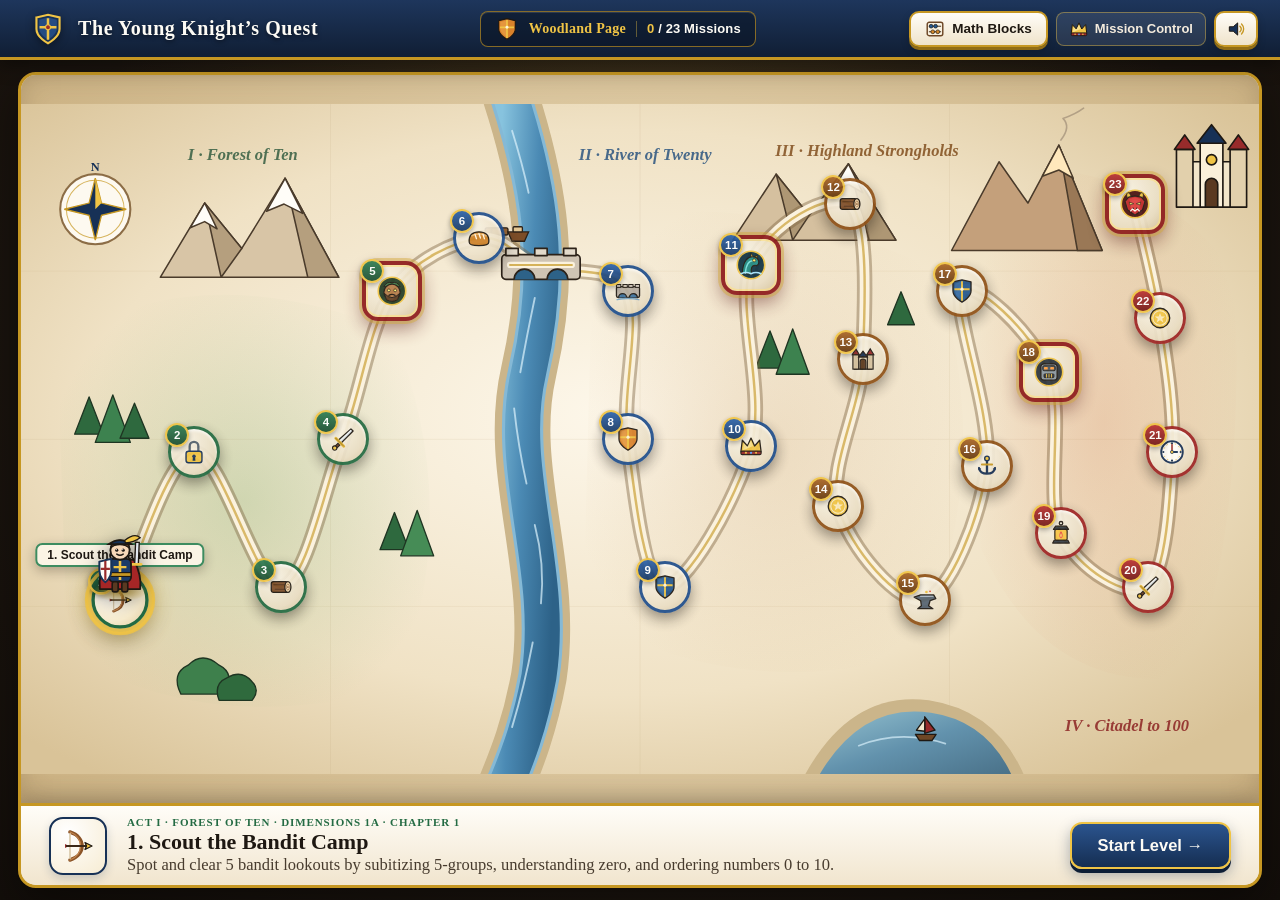
==== commit 3d1f2217: "UI overhaul (Passes 1–3): fix map routing & distortion, remove pill clutter, add voice replay & boss" ====
--- a/index.html
+++ b/index.html
@@ -19,10 +19,11 @@
       <h1 class="brand-main">The Young Knight’s Quest</h1>
     </button>
 
-    <div class="squire-status-pill">
+    <div class="squire-banner">
       <div class="squire-rank-icon" id="squire-rank-icon"></div>
       <span class="squire-rank-label" id="squire-rank-title">Woodland Page</span>
-      <span class="seals-pill"><strong id="mastered-count">0</strong> / 23 Missions</span>
+      <span class="squire-banner-sep" aria-hidden="true"></span>
+      <span class="squire-missions-tag"><strong id="mastered-count">0</strong> / 23 Missions</span>
     </div>
 
     <nav class="top-actions">
@@ -30,21 +31,13 @@
         <span class="svg-icon" id="icon-map"></span>
         <span>← Kingdom Map</span>
       </button>
-      <button class="btn-vellum hidden" id="btn-reset-level" title="Restart this level from the beginning without resetting the rest of the game">
-        <span class="svg-icon" id="icon-reset-level"></span>
-        <span>Reset Level</span>
-      </button>
       <button class="btn-vellum" id="btn-tabletop">
         <span class="svg-icon" id="icon-abacus"></span>
         <span>Math Blocks</span>
       </button>
-      <button class="btn-vellum" id="btn-placement">
+      <button class="btn-header-quiet" id="btn-placement" title="Parent Control: Jump to any of the 23 Missions or Reset Progress">
         <span class="svg-icon" id="icon-crown"></span>
         <span>Mission Control</span>
-      </button>
-      <button class="btn-vellum btn-reset-quick" id="btn-quick-reset" title="Reset entire game back to Mission 1">
-        <span class="svg-icon" id="icon-reset"></span>
-        <span>Reset Game</span>
       </button>
       <button class="btn-vellum btn-icon-only" id="btn-sound-toggle" title="Toggle Master Aldous Voice & Chimes">
         <span class="svg-icon" id="icon-speaker"></span>
@@ -68,24 +61,18 @@
             </div>
           </div>
 
-          <!-- Subtle Cartographic Region Legend (Color-Coded to Match Lesson Circle Outlines) -->
-          <div class="map-act-legend" aria-hidden="true">
-            <span class="act-legend-item act-1"><span class="act-ring-swatch"></span>Act I · Woods of Ten (1–5)</span>
-            <span class="act-legend-item act-2"><span class="act-ring-swatch"></span>Act II · River of Twenty (6–11)</span>
-            <span class="act-legend-item act-3"><span class="act-ring-swatch"></span>Act III · Highland Strongholds (12–18)</span>
-            <span class="act-legend-item act-4"><span class="act-ring-swatch"></span>Act IV · Citadel to 100 (19–23)</span>
-          </div>
         </div>
 
         <!-- Bottom Selected Level Bar -->
         <div class="map-bottom-dock">
           <div class="dock-node-badge" id="dock-node-icon"></div>
           <div class="dock-node-info">
+            <span class="dock-act-tag" id="dock-act-tag">Act I · Forest of Ten</span>
             <h2 class="dock-node-title" id="dock-node-title">1. The Apple Orchard</h2>
             <p class="dock-node-desc" id="dock-node-desc">See how two smaller Parts join to make one Whole basket of apples.</p>
           </div>
           <button class="btn-royal-primary" id="btn-enter-node">
-            <span>Start Level</span>
+            <span id="btn-enter-node-label">Start Level →</span>
           </button>
         </div>
       </div>
@@ -111,9 +98,9 @@
 
           <!-- Simple 2-Tab Mode Switch + Dynamic Right Sidebar Toggle Button -->
           <div class="sheet-right-group">
-            <div class="mode-pill-switch">
-              <button class="mode-pill active" data-mode="learn" id="tab-learn">Lesson</button>
-              <button class="mode-pill" data-mode="trial" id="tab-trial">Play &amp; Practice</button>
+            <div class="mode-tab-switch">
+              <button class="mode-tab active" data-mode="learn" id="tab-learn">Lesson</button>
+              <button class="mode-tab" data-mode="trial" id="tab-trial">Play &amp; Practice</button>
             </div>
             <button class="btn-parent-drawer" id="btn-open-parent-guide" title="Toggle Right-Hand Parent Teaching Sidebar (Keeps Screen Visible)">
               <span class="svg-icon" id="icon-scroll"></span>
@@ -131,6 +118,10 @@
               3 red apples and 4 golden apples. What is the Whole?
             </p>
           </div>
+          <button class="btn-aldous-replay" id="btn-replay-voice" type="button" title="Hear Master Aldous speak this hint aloud" aria-label="Hear Master Aldous speak this hint aloud">
+            <span class="svg-icon" id="icon-replay-voice"></span>
+            <span id="replay-voice-label">Hear Hint</span>
+          </button>
         </div>
 
         <!-- Row 3: Center Singapore Visual Stage + Big Equation -->
@@ -222,6 +213,10 @@
           <div class="pg-footer" style="display:flex;flex-direction:column;gap:6px;">
             <button class="btn-vellum btn-sm-full" id="btn-open-node-tabletop">Open This Topic in Math Blocks →</button>
             <button class="btn-royal-primary btn-sm-full" id="btn-force-mastery">Complete Quest &amp; March to Next →</button>
+            <button class="btn-parent-danger btn-sm-full" id="btn-reset-level" title="Restart this mission from Step 1 without affecting other missions">
+              <span class="svg-icon" id="icon-reset-level"></span>
+              <span id="reset-level-label">Restart This Mission</span>
+            </button>
           </div>
         </div>
       </aside>
@@ -241,9 +236,9 @@
             <button class="tool-tab" data-tool="groupsfrac">6. Groups &amp; Halves <span class="tt-ch">Ch 14–15</span></button>
             <button class="tool-tab" data-tool="clockcoins">7. Clock &amp; Coins <span class="tt-ch">Ch 18–19</span></button>
           </div>
-          <div class="mode-pill-switch">
-            <button class="mode-pill active" id="tt-mode-explore">Explore &amp; Teach</button>
-            <button class="mode-pill" id="tt-mode-quiz">Practice &amp; Quiz Me</button>
+          <div class="mode-tab-switch">
+            <button class="mode-tab active" id="tt-mode-explore">Explore &amp; Teach</button>
+            <button class="mode-tab" id="tt-mode-quiz">Practice &amp; Quiz Me</button>
           </div>
         </div>
         <div class="tabletop-workspace" id="tabletop-workspace"></div>
@@ -262,9 +257,9 @@
         “Well done, young Squire! You have earned all 5 Golden Shields. Let us march onward along the King’s Highway!”
       </p>
       <div class="victory-actions">
-        <button class="btn-vellum" id="btn-stay-practice">Play Next Quest Here (Deepen Mastery)</button>
+        <button class="btn-vellum" id="btn-stay-practice">Play Again (Next Star)</button>
         <button class="btn-royal-primary btn-lg" id="btn-march-onward">
-          <span>March to Next Level →</span>
+          <span>March Onward →</span>
         </button>
       </div>
     </div>
@@ -282,7 +277,7 @@
       </div>
       <div class="placement-controls-row">
         <button class="btn-vellum" id="btn-unlock-all">Complete All 23 Missions</button>
-        <button class="btn-vellum" id="btn-reset-progress">Full Reset (Mission 1)</button>
+        <button class="btn-parent-danger" id="btn-reset-progress">Full Reset (Mission 1)</button>
       </div>
       <div class="placement-grid" id="placement-grid"></div>
     </div>
--- a/styles.css
+++ b/styles.css
@@ -90,16 +90,16 @@
   text-shadow: 0 2px 4px rgba(0, 0, 0, 0.5);
 }
 
-.squire-status-pill {
-  display: flex;
-  align-items: center;
-  gap: 12px;
-  background: linear-gradient(180deg, rgba(255, 255, 255, 0.12) 0%, rgba(255, 255, 255, 0.05) 100%);
-  border: 1.5px solid rgba(240, 196, 69, 0.55);
-  border-radius: 999px;
-  padding: 5px 18px;
+.squire-banner {
+  display: flex;
+  align-items: center;
+  gap: 10px;
+  background: rgba(10, 19, 34, 0.55);
+  border: 1.5px solid rgba(198, 151, 34, 0.65);
+  border-radius: 8px;
+  padding: 5px 14px;
   color: var(--parchment-light);
-  box-shadow: inset 0 1px 1px rgba(255, 255, 255, 0.18), 0 3px 10px rgba(0, 0, 0, 0.25);
+  box-shadow: inset 0 1px 0 rgba(255, 255, 255, 0.12);
 }
 
 .squire-rank-icon {
@@ -112,23 +112,57 @@
   font-size: 14px;
   font-weight: 700;
   color: var(--gold-bright);
-}
-
-.seals-pill {
-  font-family: var(--font-sans);
-  font-size: 13.5px;
+  letter-spacing: 0.02em;
+}
+
+.squire-banner-sep {
+  width: 1px;
+  height: 16px;
+  background: rgba(240, 196, 69, 0.38);
+}
+
+.squire-missions-tag {
+  font-family: var(--font-sans);
+  font-size: 13px;
   font-weight: 700;
+  color: var(--parchment-light);
+  letter-spacing: 0.01em;
+}
+
+.squire-missions-tag strong {
+  color: var(--gold-bright);
+}
+
+.top-actions {
+  display: flex;
+  align-items: center;
+  gap: 8px;
+}
+
+.btn-header-quiet {
+  background: rgba(255, 255, 255, 0.09);
+  color: var(--parchment-mid);
+  border: 1.5px solid rgba(240, 196, 69, 0.42);
+  border-radius: 8px;
+  padding: 6px 12px;
+  font-family: var(--font-sans);
+  font-size: 13px;
+  font-weight: 700;
+  cursor: pointer;
+  display: inline-flex;
+  align-items: center;
+  gap: 6px;
+  transition: background 0.14s ease, border-color 0.14s ease, color 0.14s ease;
+}
+
+.btn-header-quiet:hover {
+  background: rgba(255, 255, 255, 0.18);
+  border-color: var(--gold-bright);
   color: #FFF;
-  background: rgba(10, 18, 32, 0.5);
-  border: 1px solid rgba(240, 196, 69, 0.3);
-  padding: 2px 11px;
-  border-radius: 99px;
-}
-
-.top-actions {
-  display: flex;
-  align-items: center;
-  gap: 8px;
+}
+
+.btn-header-quiet.hidden {
+  display: none !important;
 }
 
 .svg-icon {
@@ -228,11 +262,17 @@
   flex: 1;
   position: relative;
   overflow: hidden;
+  display: flex;
+  align-items: center;
+  justify-content: center;
+  container-type: size;
+  background: radial-gradient(circle at 50% 45%, #E7D6B3 0%, #CBB182 100%);
+  box-shadow: inset 0 0 28px rgba(72, 50, 24, 0.22);
 }
 
 .map-zoom-layer {
-  width: 100%;
-  height: 100%;
+  width: min(100cqw, calc(100cqh * 1200 / 650));
+  height: min(100cqh, calc(100cqw * 650 / 1200));
   position: relative;
   transform-origin: center center;
   transition: transform 0.85s cubic-bezier(0.22, 1, 0.36, 1), opacity 0.55s ease;
@@ -246,7 +286,6 @@
 #svg-map-container svg {
   width: 100%;
   height: 100%;
-  object-fit: fill;
   display: block;
 }
 
@@ -331,21 +370,63 @@
 }
 
 .map-node-pin.boss-node .node-medallion {
-  width: 62px;
-  height: 62px;
+  width: 60px;
+  height: 60px;
+  border-radius: 16px;
   border-width: 4px;
-  background: radial-gradient(circle at 32% 28%, #FFF7F0 0%, #F5D5BE 65%, #E0A882 100%);
+  border-color: #8E1B1B;
+  background: radial-gradient(circle at 32% 28%, #FFF7EE 0%, #F4CEB3 65%, #D99568 100%);
   box-shadow:
-    0 0 0 3px rgba(240, 196, 69, 0.45),
+    inset 0 0 0 2px rgba(255, 224, 130, 0.65),
+    0 0 0 3px rgba(212, 168, 56, 0.5),
     0 8px 18px rgba(88, 24, 24, 0.5);
+}
+
+.map-node-pin.upcoming .node-medallion {
+  background: radial-gradient(circle at 32% 28%, #FAF5E8 0%, #EADEC4 68%, #D3C19C 100%);
+  opacity: 0.92;
+}
+
+.map-node-pin.upcoming:hover .node-medallion,
+.map-node-pin.upcoming.selected .node-medallion {
+  opacity: 1;
+}
+
+.map-node-pin.next-quest {
+  z-index: 9;
+}
+
+.map-node-pin.next-quest .node-medallion::after {
+  content: "";
+  position: absolute;
+  inset: -9px;
+  border-radius: inherit;
+  border: 3px solid rgba(240, 196, 69, 0.85);
+  animation: nextQuestPulse 2.1s ease-in-out infinite;
+  pointer-events: none;
+}
+
+@keyframes nextQuestPulse {
+  0%, 100% {
+    transform: scale(0.96);
+    opacity: 0.9;
+  }
+  50% {
+    transform: scale(1.1);
+    opacity: 0.25;
+  }
+}
+
+.map-node-pin.selected {
+  z-index: 16;
 }
 
 .map-node-pin.selected .node-medallion {
   box-shadow:
-    0 0 0 5px rgba(240, 196, 69, 0.7),
-    0 0 22px rgba(240, 196, 69, 0.8),
+    0 0 0 5px rgba(240, 196, 69, 0.78),
+    0 0 22px rgba(240, 196, 69, 0.85),
     0 8px 20px rgba(0, 0, 0, 0.45);
-  transform: scale(1.09);
+  transform: scale(1.1);
 }
 
 .map-node-pin.mastered .node-medallion {
@@ -388,17 +469,37 @@
 }
 
 .node-label-plate {
-  margin-top: 4px;
-  background: linear-gradient(180deg, rgba(31, 25, 19, 0.95) 0%, rgba(18, 14, 10, 0.95) 100%);
-  color: var(--parchment-light);
-  border: 1.5px solid var(--gold-burnished);
+  position: absolute;
+  top: calc(100% + 6px);
+  left: 50%;
+  transform: translate(-50%, -3px);
+  opacity: 0;
+  pointer-events: none;
+  background: rgba(252, 246, 232, 0.96);
+  color: var(--ink-dark);
+  border: 2px solid var(--gold-burnished);
   border-radius: 7px;
-  padding: 2px 8px;
-  font-family: var(--font-sans);
-  font-size: 11px;
-  font-weight: 700;
+  padding: 3px 10px;
+  font-family: var(--font-sans);
+  font-size: 12px;
+  font-weight: 800;
   white-space: nowrap;
-  box-shadow: 0 3px 8px rgba(0, 0, 0, 0.4);
+  box-shadow: 0 4px 12px rgba(24, 16, 8, 0.28);
+  transition: opacity 0.16s ease, transform 0.16s ease;
+  z-index: 25;
+}
+
+.map-node-pin.label-above .node-label-plate {
+  top: auto;
+  bottom: calc(100% + 7px);
+  transform: translate(-50%, 3px);
+}
+
+.map-node-pin.selected .node-label-plate,
+.map-node-pin:hover .node-label-plate,
+.map-node-pin:focus-visible .node-label-plate {
+  opacity: 1;
+  transform: translate(-50%, 0);
 }
 
 /* Animated Squire Token */
@@ -439,53 +540,10 @@
   filter: drop-shadow(0 6px 10px rgba(0, 0, 0, 0.5));
 }
 
-/* Subtle Cartographic Act Legend (Understated Ink & Ring Swatches, Not Buttons) */
-.map-act-legend {
-  position: absolute;
-  left: 24px;
-  right: 24px;
-  bottom: 8px;
-  display: flex;
-  align-items: center;
-  justify-content: space-around;
-  gap: 16px;
-  pointer-events: none;
-  z-index: 10;
-}
-
-.act-legend-item {
-  display: inline-flex;
-  align-items: center;
-  gap: 7px;
-  font-family: var(--font-display);
-  font-size: 11px;
-  font-weight: 700;
-  letter-spacing: 0.04em;
-  color: #3B2F22;
-  background: rgba(252, 246, 232, 0.78);
-  border-bottom: 1.5px solid rgba(140, 109, 70, 0.45);
-  padding: 2px 10px;
-  border-radius: 4px;
-}
-
-.act-ring-swatch {
-  width: 11px;
-  height: 11px;
-  border-radius: 50%;
-  background: #F7EBCD;
-  border: 3px solid #246B43;
-  display: inline-block;
-}
-
-.act-legend-item.act-1 .act-ring-swatch { border-color: #246B43; }
-.act-legend-item.act-2 .act-ring-swatch { border-color: #1F4E8C; }
-.act-legend-item.act-3 .act-ring-swatch { border-color: #8F5219; }
-.act-legend-item.act-4 .act-ring-swatch { border-color: #9E2626; }
-
 /* Map Bottom Selected Level Bar */
 .map-bottom-dock {
-  height: 76px;
-  min-height: 76px;
+  height: 82px;
+  min-height: 82px;
   background:
     linear-gradient(180deg, #FFFDF8 0%, #F1E5CE 100%);
   border-top: 3px solid var(--gold-burnished);
@@ -507,22 +565,41 @@
   display: flex;
   align-items: center;
   justify-content: center;
+  flex-shrink: 0;
 }
 
 .dock-node-info {
   flex: 1;
   min-width: 0;
-}
+  display: flex;
+  flex-direction: column;
+  gap: 1px;
+}
+
+.dock-act-tag {
+  font-family: var(--font-display);
+  font-size: 11px;
+  font-weight: 800;
+  letter-spacing: 0.08em;
+  text-transform: uppercase;
+  color: var(--navy-royal);
+}
+
+.dock-act-tag.act-1 { color: #246B43; }
+.dock-act-tag.act-2 { color: #1F4E8C; }
+.dock-act-tag.act-3 { color: #8F5219; }
+.dock-act-tag.act-4 { color: #9E2626; }
 
 .dock-node-title {
   font-family: var(--font-display);
-  font-size: 23px;
+  font-size: 22px;
   font-weight: 800;
   color: var(--ink-dark);
+  line-height: 1.15;
 }
 
 .dock-node-desc {
-  font-size: 17.5px;
+  font-size: 16.5px;
   color: var(--ink-mid);
   white-space: nowrap;
   overflow: hidden;
@@ -637,49 +714,59 @@
   text-overflow: ellipsis;
 }
 
-/* 5 Golden Shields Progress Row */
+/* 5 Golden Shields Progress Row (Clean, Unboxed) */
 .shields-progress-cluster {
   display: flex;
   align-items: center;
-  background: linear-gradient(180deg, rgba(255, 255, 255, 0.75) 0%, rgba(238, 226, 200, 0.75) 100%);
-  border: 2px solid var(--parchment-border);
-  padding: 4px 14px;
-  border-radius: 999px;
-  box-shadow: inset 0 1px 3px rgba(0, 0, 0, 0.06);
 }
 
 .shields-row {
   display: flex;
-  gap: 8px;
-  align-items: center;
-}
-
-/* Simple 2-Tab Pill Switch (Lesson vs Play) */
-.mode-pill-switch {
-  display: flex;
-  background: #E2D3B5;
+  gap: 10px;
+  align-items: center;
+}
+
+.stars-crest-strip {
+  display: inline-flex;
+  align-items: center;
+  gap: 3px;
+  padding-left: 10px;
+  border-left: 1.5px solid var(--parchment-border);
+}
+
+/* Simple 2-Tab Ledger Switch (Lesson vs Play) */
+.mode-tab-switch {
+  display: flex;
+  background: #E5D7BC;
   padding: 3px;
-  border-radius: 10px;
+  border-radius: 9px;
   border: 1.5px solid var(--parchment-border);
-}
-
-.mode-pill {
+  gap: 2px;
+}
+
+.mode-tab {
   background: transparent;
   border: none;
   padding: 6px 14px;
-  border-radius: 8px;
+  border-radius: 6px;
   font-family: var(--font-sans);
   font-size: 13.5px;
   font-weight: 800;
   color: var(--ink-mid);
   cursor: pointer;
   white-space: nowrap;
-}
-
-.mode-pill.active {
+  transition: background 0.14s ease, color 0.14s ease;
+}
+
+.mode-tab:hover:not(.active) {
+  color: var(--navy-royal);
+  background: rgba(255, 255, 255, 0.45);
+}
+
+.mode-tab.active {
   background: linear-gradient(180deg, #254879 0%, #152C4D 100%);
   color: #FFF;
-  box-shadow: 0 2px 5px rgba(0, 0, 0, 0.25);
+  box-shadow: 0 2px 5px rgba(0, 0, 0, 0.22);
 }
 
 .btn-parent-drawer {
@@ -709,36 +796,108 @@
 
 /* Row 2: Master Aldous (Merlin-Style Tutor) Speech Banner */
 .merlin-banner {
-  background: linear-gradient(180deg, #FFFFFF 0%, #FAF5E8 100%);
-  border: 2.5px solid var(--gold-burnished);
-  border-radius: 14px;
+  background: rgba(255, 253, 248, 0.78);
+  border: 1.5px solid #D9C6A3;
+  border-left: 5px solid var(--navy-royal);
+  border-radius: 10px;
   padding: 9px 18px;
   display: flex;
   align-items: center;
   gap: 15px;
-  box-shadow: 0 4px 14px rgba(27, 21, 14, 0.08);
 }
 
 .merlin-banner.praise-glow {
-  background: linear-gradient(180deg, #F2FBF5 0%, #E1F3E7 100%);
-  border-color: var(--forest-pine);
+  background: #EEF8F1;
+  border-color: #93C4A4;
+  border-left-color: var(--forest-pine);
 }
 
 .merlin-banner.help-glow {
-  background: linear-gradient(180deg, #FFFDF5 0%, #FCEFD2 100%);
-  border-color: #D4882A;
+  background: #FEF6E4;
+  border-color: #DFB56E;
+  border-left-color: #D4882A;
 }
 
 .merlin-portrait {
   width: 58px;
   height: 58px;
   min-width: 58px;
+  border-radius: 50%;
   filter: drop-shadow(0 4px 7px rgba(0, 0, 0, 0.25));
+  transition: box-shadow 0.2s ease, transform 0.2s ease;
+}
+
+.merlin-banner.speaking .merlin-portrait {
+  box-shadow: 0 0 0 4px rgba(240, 196, 69, 0.72), 0 0 14px rgba(31, 61, 107, 0.28);
+  animation: aldousSpeakPulse 1.1s ease-in-out infinite;
+}
+
+@keyframes aldousSpeakPulse {
+  0%, 100% { transform: scale(1); }
+  50% { transform: scale(1.05); }
 }
 
 .merlin-speech-content {
   flex: 1;
   min-width: 0;
+}
+
+.btn-aldous-replay {
+  background: linear-gradient(180deg, #FFFFFF 0%, #F4E9D4 100%);
+  border: 2px solid var(--navy-royal);
+  border-radius: 10px;
+  min-height: 44px;
+  padding: 7px 14px;
+  font-family: var(--font-sans);
+  font-size: 13px;
+  font-weight: 800;
+  color: var(--navy-royal);
+  cursor: pointer;
+  display: inline-flex;
+  align-items: center;
+  gap: 7px;
+  flex-shrink: 0;
+  white-space: nowrap;
+  box-shadow: 0 2px 0 var(--navy-royal);
+  transition: background 0.14s ease, transform 0.12s ease, box-shadow 0.12s ease;
+}
+
+.btn-aldous-replay:hover {
+  background: linear-gradient(180deg, #FFFDF7 0%, #FBF0D4 100%);
+  transform: translateY(-1px);
+  box-shadow: 0 3px 0 var(--navy-royal);
+}
+
+.btn-aldous-replay:active {
+  transform: translateY(1px);
+  box-shadow: 0 1px 0 var(--navy-royal);
+}
+
+/* Boss Battle Encounter Visual Framing */
+.studio-screen.boss-encounter .page-sheet {
+  border-color: #9E2626;
+  background: radial-gradient(circle at 50% 0%, #FFFDF8 0%, #F6EAD8 70%, #EAD3B6 100%);
+  box-shadow:
+    inset 0 0 0 2px rgba(240, 196, 69, 0.55),
+    0 18px 46px rgba(68, 12, 12, 0.45);
+}
+
+.studio-screen.boss-encounter .sheet-top-bar {
+  border-bottom: 2px solid #D4A838;
+}
+
+.studio-screen.boss-encounter .sheet-chapter-pill {
+  color: #9E2626;
+}
+
+.studio-screen.boss-encounter .merlin-banner:not(.praise-glow):not(.help-glow) {
+  border-left-color: #9E2626;
+  border-color: #D8B4A0;
+}
+
+.studio-screen.boss-encounter .btn-answer-tile:hover {
+  border-color: #9E2626;
+  box-shadow: 0 7px 0 #9E2626, 0 10px 18px rgba(158, 38, 38, 0.22);
 }
 
 .merlin-step-tag {
@@ -759,21 +918,15 @@
   color: var(--ink-dark);
 }
 
-/* Row 3: Center Visual Stage + Big Equation */
+/* Row 3: Center Visual Stage + Big Equation (Open Directly on the Parchment Sheet) */
 .sheet-center-stage {
   min-height: 0;
-  background:
-    radial-gradient(circle at 50% 45%, #FFFFFF 0%, #FBF8F1 75%, #F3EBDC 100%);
-  border: 2.5px solid #D8C7A8;
-  border-radius: 16px;
-  padding: 12px 20px;
+  padding: 8px 14px;
   display: flex;
   flex-direction: column;
   align-items: center;
   justify-content: space-evenly;
-  box-shadow:
-    inset 0 2px 12px rgba(45, 35, 20, 0.05),
-    0 4px 12px rgba(0, 0, 0, 0.04);
+  gap: 8px;
   overflow: hidden;
   position: relative;
 }
@@ -783,7 +936,18 @@
   align-items: center;
   justify-content: center;
   width: 100%;
-  transition: transform 0.28s ease;
+  flex: 1 1 auto;
+  min-height: 0;
+  max-height: 100%;
+}
+
+.singapore-visual-stage svg,
+#tt-visual-mount svg {
+  max-width: 100%;
+  max-height: 100%;
+  width: auto;
+  height: auto;
+  display: block;
 }
 
 .equation-banner {
@@ -791,11 +955,11 @@
   font-size: 35px;
   font-weight: 800;
   color: var(--navy-royal);
-  background: linear-gradient(180deg, #FFFDF9 0%, #F7EEDB 100%);
-  border: 3px solid var(--gold-burnished);
+  background: #FFFDF8;
+  border: 2.5px solid var(--gold-burnished);
   padding: 5px 28px;
-  border-radius: 14px;
-  box-shadow: 0 4px 12px rgba(27, 54, 93, 0.1);
+  border-radius: 10px;
+  box-shadow: 0 3px 0 rgba(198, 151, 34, 0.35);
   font-variant-numeric: tabular-nums;
 }
 
@@ -818,8 +982,9 @@
 
 /* Row 4: Bottom Interaction Bar */
 .sheet-bottom-bar {
-  height: 76px;
-  min-height: 76px;
+  min-height: 74px;
+  padding-top: 6px;
+  border-top: 1.5px solid rgba(196, 171, 125, 0.55);
   display: flex;
   align-items: center;
   justify-content: center;
@@ -911,24 +1076,38 @@
 }
 
 .step-dot {
-  width: 36px;
-  height: 11px;
-  border-radius: 99px;
-  background: var(--parchment-warm);
+  width: 28px;
+  height: 28px;
+  border-radius: 50%;
+  background: #F4EBDD;
   border: 2px solid var(--parchment-border);
+  font-family: var(--font-sans);
+  font-size: 12.5px;
+  font-weight: 800;
+  color: var(--ink-mid);
+  display: inline-flex;
+  align-items: center;
+  justify-content: center;
   cursor: pointer;
-  transition: all 0.15s ease;
+  transition: transform 0.15s ease, background 0.15s ease, border-color 0.15s ease, color 0.15s ease;
+}
+
+.step-dot:hover {
+  border-color: var(--navy-royal);
+  transform: translateY(-1px);
 }
 
 .step-dot.active {
-  width: 48px;
   background: var(--navy-royal);
-  border-color: var(--gold-burnished);
-}
-
-.step-dot.completed {
+  border-color: var(--gold-bright);
+  color: #FFF;
+  box-shadow: 0 0 0 3px rgba(240, 196, 69, 0.35);
+}
+
+.step-dot.completed:not(.active) {
   background: var(--forest-pine);
   border-color: var(--forest-pine);
+  color: #FFF;
 }
 
 /* Play Interaction Bar: 4 Giant Answer Tiles Center + Quiet Parent Corner Right */
@@ -989,10 +1168,12 @@
   box-shadow: 0 5px 0 var(--crimson-seal);
 }
 
-/* Quiet Parent Corner Controls */
+/* Quiet Parent Corner Controls (Clearly Separated from Child Answer Tiles) */
 .parent-corner-controls {
   display: flex;
   gap: 7px;
+  padding-left: 14px;
+  border-left: 1.5px solid var(--parchment-border);
 }
 
 .btn-parent-mini {
@@ -1194,7 +1375,35 @@
   text-align: center;
 }
 
-/* Dynamic scaling of the Left Sheet when the Right Parent Sidebar is open so everything fits comfortably on 1 page */
+.btn-parent-danger {
+  background: #FFFDF8;
+  color: var(--crimson-seal);
+  border: 1.5px solid #D9B0B0;
+  border-radius: 8px;
+  padding: 7px 14px;
+  font-family: var(--font-sans);
+  font-size: 12.5px;
+  font-weight: 700;
+  cursor: pointer;
+  display: inline-flex;
+  align-items: center;
+  justify-content: center;
+  gap: 6px;
+  transition: background 0.14s ease, border-color 0.14s ease, color 0.14s ease;
+}
+
+.btn-parent-danger:hover {
+  background: var(--crimson-soft);
+  border-color: var(--crimson-seal);
+}
+
+.btn-parent-danger.confirm-armed {
+  background: var(--crimson-seal);
+  border-color: #6B1414;
+  color: #FFF;
+}
+
+/* Fluid adjustment of Left Sheet when Right Parent Sidebar is open (zero CSS scale distortion) */
 .studio-screen.parent-sidebar-open .page-sheet {
   padding: 10px 16px;
 }
@@ -1205,10 +1414,6 @@
 
 .studio-screen.parent-sidebar-open .merlin-prompt-text {
   font-size: 20px;
-}
-
-.studio-screen.parent-sidebar-open .singapore-visual-stage {
-  transform: scale(0.9);
 }
 
 .studio-screen.parent-sidebar-open .equation-banner {
@@ -1264,7 +1469,7 @@
 .tool-tab .tt-ch {
   font-size: 9.5px;
   font-weight: 700;
-  color: var(--ink-soft);
+  color: var(--ink-muted);
   letter-spacing: 0.03em;
 }
 
@@ -1287,14 +1492,10 @@
 .tabletop-workspace {
   grid-row: 2 / 3;
   min-height: 0;
-  background:
-    radial-gradient(circle at 50% 45%, #FFFFFF 0%, #FBF8F1 75%, #F3EBDC 100%);
-  border: 2.5px solid #D8C7A8;
-  border-radius: 16px;
-  padding: 12px 18px;
+  padding: 6px 10px;
   display: grid;
   grid-template-rows: auto auto 1fr auto;
-  gap: 10px;
+  gap: 8px;
   align-items: center;
   justify-items: center;
   overflow: hidden;
@@ -1302,15 +1503,15 @@
 
 .tt-parent-context-banner {
   width: 100%;
-  background: linear-gradient(180deg, #FFFDF7 0%, #F7EBC8 100%);
-  border: 2px solid var(--gold-burnished);
-  border-radius: 12px;
-  padding: 8px 16px;
+  background: rgba(255, 253, 248, 0.78);
+  border: 1.5px solid #D9C6A3;
+  border-left: 5px solid var(--gold-burnished);
+  border-radius: 10px;
+  padding: 7px 14px;
   display: flex;
   align-items: center;
   justify-content: space-between;
-  gap: 16px;
-  box-shadow: 0 3px 10px rgba(45, 35, 20, 0.06);
+  gap: 14px;
 }
 
 .tt-context-left {
@@ -1332,9 +1533,21 @@
   font-size: 10.5px;
   font-weight: 800;
   padding: 2px 8px;
-  border-radius: 999px;
+  border-radius: 4px;
   letter-spacing: 0.04em;
   text-transform: uppercase;
+}
+
+.tt-streak-badge {
+  font-family: var(--font-sans);
+  font-size: 12.5px;
+  font-weight: 800;
+  color: var(--navy-royal);
+  background: var(--gold-pale);
+  border: 1.5px solid var(--gold-burnished);
+  border-radius: 6px;
+  padding: 4px 10px;
+  white-space: nowrap;
 }
 
 .tt-purpose-label {
@@ -1413,20 +1626,38 @@
 }
 
 .ctrl-stepper {
-  width: 32px;
-  height: 32px;
-  border-radius: 8px;
+  min-width: 40px;
+  height: 38px;
+  padding: 0 8px;
+  border-radius: 9px;
   border: 2px solid var(--navy-royal);
-  background: #FFF;
-  font-size: 18px;
+  background: linear-gradient(180deg, #FFFFFF 0%, #F4ECDC 100%);
+  font-size: 19px;
   font-weight: 800;
   color: var(--navy-royal);
   cursor: pointer;
   line-height: 1;
+  box-shadow: 0 3px 0 var(--navy-royal);
+  transition: background 0.12s ease, transform 0.1s ease, box-shadow 0.1s ease;
 }
 
 .ctrl-stepper:hover {
   background: var(--gold-pale);
+}
+
+.ctrl-stepper:active {
+  transform: translateY(2px);
+  box-shadow: 0 1px 0 var(--navy-royal);
+}
+
+.equation-banner.eq-clickable {
+  cursor: pointer;
+  transition: transform 0.12s ease, box-shadow 0.12s ease;
+}
+
+.equation-banner.eq-clickable:hover {
+  transform: translateY(-1px);
+  box-shadow: 0 4px 0 rgba(198, 151, 34, 0.45);
 }
 
 .tt-bottom-bar {
@@ -1539,11 +1770,8 @@
   display: flex;
   align-items: center;
   justify-content: center;
-  gap: 10px;
-  background: rgba(255, 255, 255, 0.65);
-  border: 2px solid var(--gold-burnished);
-  border-radius: 99px;
-  padding: 6px 20px;
+  gap: 14px;
+  padding: 2px 8px;
 }
 
 .victory-title {
@@ -1630,13 +1858,131 @@
   background: var(--navy-royal);
   color: var(--parchment-light);
   border: 2px solid var(--gold-bright);
-  border-radius: 999px;
-  padding: 12px 26px;
+  border-radius: 10px;
+  padding: 11px 22px;
   font-family: var(--font-sans);
   font-size: 15px;
   font-weight: 700;
   box-shadow: 0 10px 28px rgba(0, 0, 0, 0.45);
   z-index: 200;
+}
+
+/* ==================== RESPONSIVE BREAKPOINTS (iPad, Tablet & Short Laptop Screens) ==================== */
+@media (max-width: 1120px) {
+  .top-bar {
+    padding: 0 16px;
+    gap: 10px;
+  }
+
+  .app-subtitle,
+  .squire-missions-tag {
+    display: none;
+  }
+
+  .parent-guide-sidebar {
+    width: 340px;
+    min-width: 310px;
+    padding: 12px 14px;
+  }
+
+  .btn-answer-tile {
+    min-width: 88px;
+    height: 58px;
+    padding: 0 18px;
+    font-size: 27px;
+  }
+
+  .merlin-prompt-text {
+    font-size: 20.5px;
+  }
+
+  .equation-banner {
+    font-size: 29px;
+    padding: 4px 20px;
+  }
+}
+
+@media (max-width: 900px) {
+  .studio-screen {
+    position: relative;
+  }
+
+  .parent-guide-sidebar {
+    position: absolute;
+    top: 0;
+    right: 0;
+    bottom: 0;
+    z-index: 40;
+    width: min(390px, 88vw);
+    min-width: 0;
+    max-width: none;
+  }
+
+  .play-interaction-bar {
+    flex-direction: column;
+    gap: 8px;
+  }
+
+  .parent-corner-controls {
+    border-left: none;
+    padding-left: 0;
+    border-top: 1px solid var(--parchment-border);
+    padding-top: 6px;
+    width: 100%;
+    justify-content: center;
+  }
+
+  .placement-grid {
+    grid-template-columns: repeat(2, 1fr);
+  }
+}
+
+@media (max-height: 760px) {
+  .top-bar {
+    height: 54px;
+    min-height: 54px;
+  }
+
+  .main-stage {
+    padding: 8px 12px 10px;
+  }
+
+  .map-bottom-dock {
+    height: 70px;
+    min-height: 70px;
+    padding: 0 18px;
+  }
+
+  .dock-node-title {
+    font-size: 19px;
+  }
+
+  .dock-node-desc {
+    font-size: 14.5px;
+  }
+
+  .page-sheet {
+    padding: 9px 16px;
+    gap: 6px;
+  }
+
+  .merlin-banner {
+    padding: 6px 14px;
+  }
+
+  .merlin-prompt-text {
+    font-size: 19.5px;
+  }
+
+  .equation-banner {
+    font-size: 28px;
+    padding: 3px 18px;
+  }
+
+  .btn-answer-tile {
+    height: 56px;
+    font-size: 26px;
+  }
 }
 
 /* ==================== MODERN ACCESSIBILITY, FOCUS RINGS & REDUCED MOTION ==================== */
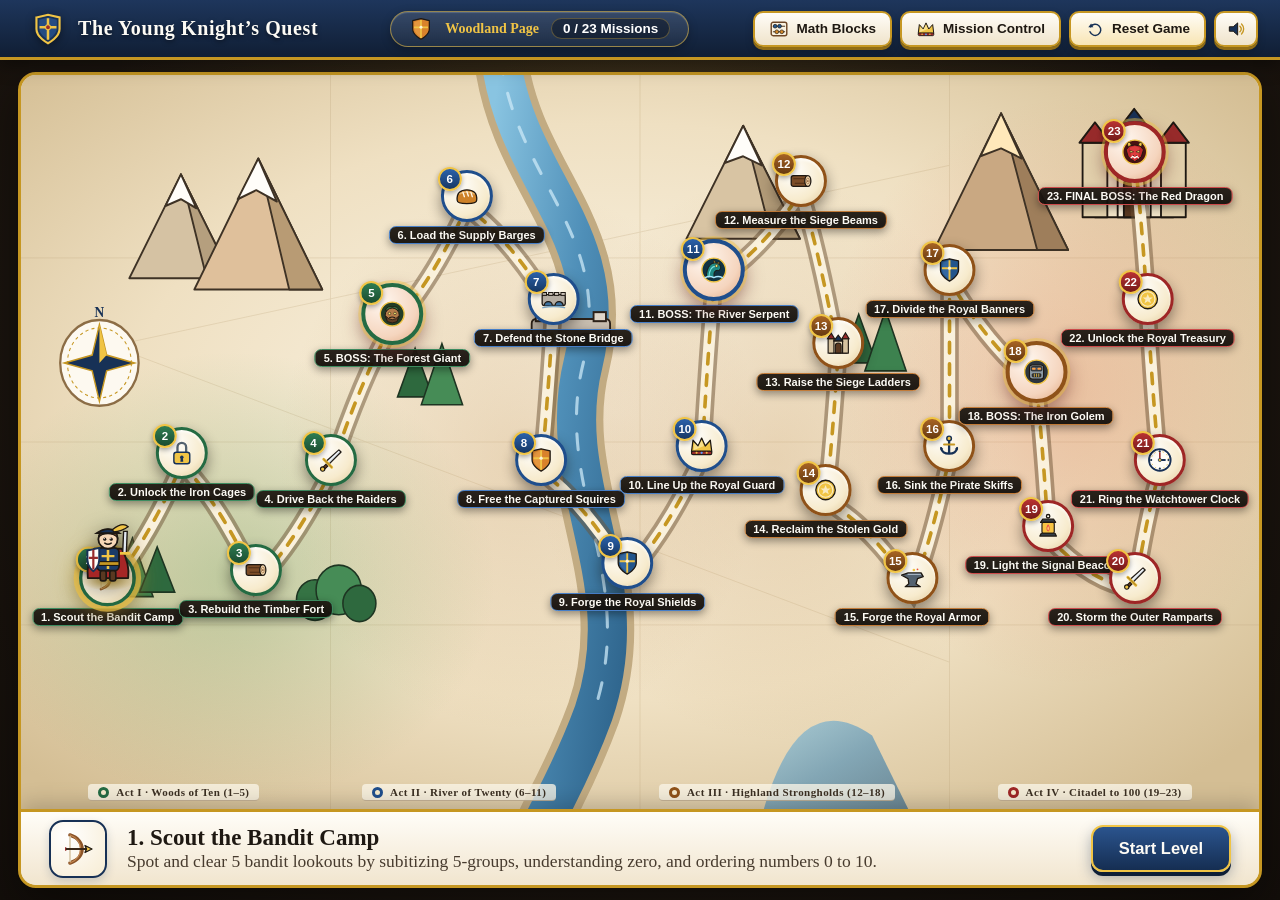
==== commit 4cbc13d0: "Rebrand to Grade 1 Visual & Mental Math Adventure and remove trademarked references" ====
--- a/index.html
+++ b/index.html
@@ -6,7 +6,7 @@
   <meta name="theme-color" content="#101E34" />
   <meta name="apple-mobile-web-app-capable" content="yes" />
   <meta name="apple-mobile-web-app-status-bar-style" content="black-translucent" />
-  <title>The Young Knight's Quest — Singapore Math Adventure</title>
+  <title>The Young Knight's Quest — Grade 1 Visual &amp; Mental Math Adventure</title>
   <link rel="manifest" href="manifest.json" />
   <link rel="icon" type="image/svg+xml" href="icon.svg" />
   <link rel="stylesheet" href="styles.css" />
@@ -19,11 +19,10 @@
       <h1 class="brand-main">The Young Knight’s Quest</h1>
     </button>
 
-    <div class="squire-banner">
+    <div class="squire-status-pill">
       <div class="squire-rank-icon" id="squire-rank-icon"></div>
       <span class="squire-rank-label" id="squire-rank-title">Woodland Page</span>
-      <span class="squire-banner-sep" aria-hidden="true"></span>
-      <span class="squire-missions-tag"><strong id="mastered-count">0</strong> / 23 Missions</span>
+      <span class="seals-pill"><strong id="mastered-count">0</strong> / 23 Missions</span>
     </div>
 
     <nav class="top-actions">
@@ -31,13 +30,21 @@
         <span class="svg-icon" id="icon-map"></span>
         <span>← Kingdom Map</span>
       </button>
+      <button class="btn-vellum hidden" id="btn-reset-level" title="Restart this level from the beginning without resetting the rest of the game">
+        <span class="svg-icon" id="icon-reset-level"></span>
+        <span>Reset Level</span>
+      </button>
       <button class="btn-vellum" id="btn-tabletop">
         <span class="svg-icon" id="icon-abacus"></span>
         <span>Math Blocks</span>
       </button>
-      <button class="btn-header-quiet" id="btn-placement" title="Parent Control: Jump to any of the 23 Missions or Reset Progress">
+      <button class="btn-vellum" id="btn-placement">
         <span class="svg-icon" id="icon-crown"></span>
         <span>Mission Control</span>
+      </button>
+      <button class="btn-vellum btn-reset-quick" id="btn-quick-reset" title="Reset entire game back to Mission 1">
+        <span class="svg-icon" id="icon-reset"></span>
+        <span>Reset Game</span>
       </button>
       <button class="btn-vellum btn-icon-only" id="btn-sound-toggle" title="Toggle Master Aldous Voice & Chimes">
         <span class="svg-icon" id="icon-speaker"></span>
@@ -61,18 +68,24 @@
             </div>
           </div>
 
+          <!-- Subtle Cartographic Region Legend (Color-Coded to Match Lesson Circle Outlines) -->
+          <div class="map-act-legend" aria-hidden="true">
+            <span class="act-legend-item act-1"><span class="act-ring-swatch"></span>Act I · Woods of Ten (1–5)</span>
+            <span class="act-legend-item act-2"><span class="act-ring-swatch"></span>Act II · River of Twenty (6–11)</span>
+            <span class="act-legend-item act-3"><span class="act-ring-swatch"></span>Act III · Highland Strongholds (12–18)</span>
+            <span class="act-legend-item act-4"><span class="act-ring-swatch"></span>Act IV · Citadel to 100 (19–23)</span>
+          </div>
         </div>
 
         <!-- Bottom Selected Level Bar -->
         <div class="map-bottom-dock">
           <div class="dock-node-badge" id="dock-node-icon"></div>
           <div class="dock-node-info">
-            <span class="dock-act-tag" id="dock-act-tag">Act I · Forest of Ten</span>
             <h2 class="dock-node-title" id="dock-node-title">1. The Apple Orchard</h2>
             <p class="dock-node-desc" id="dock-node-desc">See how two smaller Parts join to make one Whole basket of apples.</p>
           </div>
           <button class="btn-royal-primary" id="btn-enter-node">
-            <span id="btn-enter-node-label">Start Level →</span>
+            <span>Start Level</span>
           </button>
         </div>
       </div>
@@ -86,21 +99,21 @@
         <div class="sheet-top-bar">
           <div class="sheet-left-group">
             <div class="sheet-title-stack">
-              <span class="sheet-chapter-pill" id="studio-chapter-tag">Dimensions 1A · Chapter 1</span>
+              <span class="sheet-chapter-pill" id="studio-chapter-tag">Act I · Unit 1</span>
               <h2 class="sheet-level-title" id="studio-node-name">1. Scout the Bandit Camp</h2>
             </div>
           </div>
 
-          <!-- Thematic 5-Shield Progress Meter + 3-Star Chapter Mastery -->
-          <div class="shields-progress-cluster" id="shields-progress-cluster" title="Earn 5 Strikes per Quest (3 Quests to Master the Chapter)">
+          <!-- Thematic 5-Shield Progress Meter + 3-Star Unit Mastery -->
+          <div class="shields-progress-cluster" id="shields-progress-cluster" title="Earn 5 Strikes per Quest (3 Quests to Master the Unit)">
             <div class="shields-row" id="shields-row"></div>
           </div>
 
           <!-- Simple 2-Tab Mode Switch + Dynamic Right Sidebar Toggle Button -->
           <div class="sheet-right-group">
-            <div class="mode-tab-switch">
-              <button class="mode-tab active" data-mode="learn" id="tab-learn">Lesson</button>
-              <button class="mode-tab" data-mode="trial" id="tab-trial">Play &amp; Practice</button>
+            <div class="mode-pill-switch">
+              <button class="mode-pill active" data-mode="learn" id="tab-learn">Lesson</button>
+              <button class="mode-pill" data-mode="trial" id="tab-trial">Play &amp; Practice</button>
             </div>
             <button class="btn-parent-drawer" id="btn-open-parent-guide" title="Toggle Right-Hand Parent Teaching Sidebar (Keeps Screen Visible)">
               <span class="svg-icon" id="icon-scroll"></span>
@@ -118,15 +131,11 @@
               3 red apples and 4 golden apples. What is the Whole?
             </p>
           </div>
-          <button class="btn-aldous-replay" id="btn-replay-voice" type="button" title="Hear Master Aldous speak this hint aloud" aria-label="Hear Master Aldous speak this hint aloud">
-            <span class="svg-icon" id="icon-replay-voice"></span>
-            <span id="replay-voice-label">Hear Hint</span>
-          </button>
-        </div>
-
-        <!-- Row 3: Center Singapore Visual Stage + Big Equation -->
+        </div>
+
+        <!-- Row 3: Center Visual Math Stage + Big Equation -->
         <div class="sheet-center-stage">
-          <div class="singapore-visual-stage" id="main-visual-stage" role="region" aria-label="Singapore Math Visual Diagram"></div>
+          <div class="visual-math-stage" id="main-visual-stage" role="region" aria-label="Visual Math Diagram"></div>
           <div class="equation-banner" id="main-equation-banner" aria-live="polite" aria-atomic="true">3 + 4 = ?</div>
         </div>
 
@@ -201,7 +210,7 @@
               <p id="teacher-wonder-text"></p>
             </div>
             <div class="pg-box">
-              <h4>Singapore Dimensions Strategy</h4>
+              <h4>Visual &amp; Mental Math Strategy</h4>
               <p id="teacher-heuristic-text"></p>
             </div>
             <div class="pg-box">
@@ -213,10 +222,6 @@
           <div class="pg-footer" style="display:flex;flex-direction:column;gap:6px;">
             <button class="btn-vellum btn-sm-full" id="btn-open-node-tabletop">Open This Topic in Math Blocks →</button>
             <button class="btn-royal-primary btn-sm-full" id="btn-force-mastery">Complete Quest &amp; March to Next →</button>
-            <button class="btn-parent-danger btn-sm-full" id="btn-reset-level" title="Restart this mission from Step 1 without affecting other missions">
-              <span class="svg-icon" id="icon-reset-level"></span>
-              <span id="reset-level-label">Restart This Mission</span>
-            </button>
           </div>
         </div>
       </aside>
@@ -228,17 +233,17 @@
         <div class="sheet-top-bar tabletop-top-bar">
           <button class="btn-back-map" id="btn-close-tabletop">← Back</button>
           <div class="tabletop-tool-tabs" id="tabletop-tool-tabs">
-            <button class="tool-tab active" data-tool="bonds10">1. Bonds to 10 <span class="tt-ch">Ch 1–4</span></button>
-            <button class="tool-tab" data-tool="maketen">2. Make-10 Bridge <span class="tt-ch">Ch 5–7</span></button>
-            <button class="tool-tab" data-tool="shapeslen">3. Shapes &amp; Length <span class="tt-ch">Ch 8–10</span></button>
-            <button class="tool-tab" data-tool="barmodel">4. Bar Models <span class="tt-ch">Ch 11,13,17</span></button>
-            <button class="tool-tab" data-tool="placevalue">5. Tens &amp; Regroup <span class="tt-ch">Ch 12–17</span></button>
-            <button class="tool-tab" data-tool="groupsfrac">6. Groups &amp; Halves <span class="tt-ch">Ch 14–15</span></button>
-            <button class="tool-tab" data-tool="clockcoins">7. Clock &amp; Coins <span class="tt-ch">Ch 18–19</span></button>
-          </div>
-          <div class="mode-tab-switch">
-            <button class="mode-tab active" id="tt-mode-explore">Explore &amp; Teach</button>
-            <button class="mode-tab" id="tt-mode-quiz">Practice &amp; Quiz Me</button>
+            <button class="tool-tab active" data-tool="bonds10">1. Bonds to 10 <span class="tt-ch">Units 1–4</span></button>
+            <button class="tool-tab" data-tool="maketen">2. Make-10 Bridge <span class="tt-ch">Units 5–7</span></button>
+            <button class="tool-tab" data-tool="shapeslen">3. Shapes &amp; Length <span class="tt-ch">Units 8–10</span></button>
+            <button class="tool-tab" data-tool="barmodel">4. Bar Models <span class="tt-ch">Units 11,13,17</span></button>
+            <button class="tool-tab" data-tool="placevalue">5. Tens &amp; Regroup <span class="tt-ch">Units 12–17</span></button>
+            <button class="tool-tab" data-tool="groupsfrac">6. Groups &amp; Halves <span class="tt-ch">Units 14–15</span></button>
+            <button class="tool-tab" data-tool="clockcoins">7. Clock &amp; Coins <span class="tt-ch">Units 18–19</span></button>
+          </div>
+          <div class="mode-pill-switch">
+            <button class="mode-pill active" id="tt-mode-explore">Explore &amp; Teach</button>
+            <button class="mode-pill" id="tt-mode-quiz">Practice &amp; Quiz Me</button>
           </div>
         </div>
         <div class="tabletop-workspace" id="tabletop-workspace"></div>
@@ -257,9 +262,9 @@
         “Well done, young Squire! You have earned all 5 Golden Shields. Let us march onward along the King’s Highway!”
       </p>
       <div class="victory-actions">
-        <button class="btn-vellum" id="btn-stay-practice">Play Again (Next Star)</button>
+        <button class="btn-vellum" id="btn-stay-practice">Play Next Quest Here (Deepen Mastery)</button>
         <button class="btn-royal-primary btn-lg" id="btn-march-onward">
-          <span>March Onward →</span>
+          <span>March to Next Level →</span>
         </button>
       </div>
     </div>
@@ -271,13 +276,13 @@
       <div class="modal-header-row">
         <div>
           <span class="parent-tag">MISSION CONTROL</span>
-          <h2 id="placement-modal-title">All 23 Grade 1 Missions (Complete Dimensions 1A &amp; 1B)</h2>
+          <h2 id="placement-modal-title">All 23 Grade 1 Missions (Complete Visual &amp; Mental Math Curriculum)</h2>
         </div>
         <button class="btn-close-modal" id="btn-close-placement" aria-label="Close Mission Control">✕</button>
       </div>
       <div class="placement-controls-row">
         <button class="btn-vellum" id="btn-unlock-all">Complete All 23 Missions</button>
-        <button class="btn-parent-danger" id="btn-reset-progress">Full Reset (Mission 1)</button>
+        <button class="btn-vellum" id="btn-reset-progress">Full Reset (Mission 1)</button>
       </div>
       <div class="placement-grid" id="placement-grid"></div>
     </div>
--- a/styles.css
+++ b/styles.css
@@ -90,16 +90,16 @@
   text-shadow: 0 2px 4px rgba(0, 0, 0, 0.5);
 }
 
-.squire-banner {
-  display: flex;
-  align-items: center;
-  gap: 10px;
-  background: rgba(10, 19, 34, 0.55);
-  border: 1.5px solid rgba(198, 151, 34, 0.65);
-  border-radius: 8px;
-  padding: 5px 14px;
+.squire-status-pill {
+  display: flex;
+  align-items: center;
+  gap: 12px;
+  background: linear-gradient(180deg, rgba(255, 255, 255, 0.12) 0%, rgba(255, 255, 255, 0.05) 100%);
+  border: 1.5px solid rgba(240, 196, 69, 0.55);
+  border-radius: 999px;
+  padding: 5px 18px;
   color: var(--parchment-light);
-  box-shadow: inset 0 1px 0 rgba(255, 255, 255, 0.12);
+  box-shadow: inset 0 1px 1px rgba(255, 255, 255, 0.18), 0 3px 10px rgba(0, 0, 0, 0.25);
 }
 
 .squire-rank-icon {
@@ -112,57 +112,23 @@
   font-size: 14px;
   font-weight: 700;
   color: var(--gold-bright);
-  letter-spacing: 0.02em;
-}
-
-.squire-banner-sep {
-  width: 1px;
-  height: 16px;
-  background: rgba(240, 196, 69, 0.38);
-}
-
-.squire-missions-tag {
-  font-family: var(--font-sans);
-  font-size: 13px;
+}
+
+.seals-pill {
+  font-family: var(--font-sans);
+  font-size: 13.5px;
   font-weight: 700;
-  color: var(--parchment-light);
-  letter-spacing: 0.01em;
-}
-
-.squire-missions-tag strong {
-  color: var(--gold-bright);
+  color: #FFF;
+  background: rgba(10, 18, 32, 0.5);
+  border: 1px solid rgba(240, 196, 69, 0.3);
+  padding: 2px 11px;
+  border-radius: 99px;
 }
 
 .top-actions {
   display: flex;
   align-items: center;
   gap: 8px;
-}
-
-.btn-header-quiet {
-  background: rgba(255, 255, 255, 0.09);
-  color: var(--parchment-mid);
-  border: 1.5px solid rgba(240, 196, 69, 0.42);
-  border-radius: 8px;
-  padding: 6px 12px;
-  font-family: var(--font-sans);
-  font-size: 13px;
-  font-weight: 700;
-  cursor: pointer;
-  display: inline-flex;
-  align-items: center;
-  gap: 6px;
-  transition: background 0.14s ease, border-color 0.14s ease, color 0.14s ease;
-}
-
-.btn-header-quiet:hover {
-  background: rgba(255, 255, 255, 0.18);
-  border-color: var(--gold-bright);
-  color: #FFF;
-}
-
-.btn-header-quiet.hidden {
-  display: none !important;
 }
 
 .svg-icon {
@@ -262,17 +228,11 @@
   flex: 1;
   position: relative;
   overflow: hidden;
-  display: flex;
-  align-items: center;
-  justify-content: center;
-  container-type: size;
-  background: radial-gradient(circle at 50% 45%, #E7D6B3 0%, #CBB182 100%);
-  box-shadow: inset 0 0 28px rgba(72, 50, 24, 0.22);
 }
 
 .map-zoom-layer {
-  width: min(100cqw, calc(100cqh * 1200 / 650));
-  height: min(100cqh, calc(100cqw * 650 / 1200));
+  width: 100%;
+  height: 100%;
   position: relative;
   transform-origin: center center;
   transition: transform 0.85s cubic-bezier(0.22, 1, 0.36, 1), opacity 0.55s ease;
@@ -286,6 +246,7 @@
 #svg-map-container svg {
   width: 100%;
   height: 100%;
+  object-fit: fill;
   display: block;
 }
 
@@ -370,63 +331,21 @@
 }
 
 .map-node-pin.boss-node .node-medallion {
-  width: 60px;
-  height: 60px;
-  border-radius: 16px;
+  width: 62px;
+  height: 62px;
   border-width: 4px;
-  border-color: #8E1B1B;
-  background: radial-gradient(circle at 32% 28%, #FFF7EE 0%, #F4CEB3 65%, #D99568 100%);
+  background: radial-gradient(circle at 32% 28%, #FFF7F0 0%, #F5D5BE 65%, #E0A882 100%);
   box-shadow:
-    inset 0 0 0 2px rgba(255, 224, 130, 0.65),
-    0 0 0 3px rgba(212, 168, 56, 0.5),
+    0 0 0 3px rgba(240, 196, 69, 0.45),
     0 8px 18px rgba(88, 24, 24, 0.5);
-}
-
-.map-node-pin.upcoming .node-medallion {
-  background: radial-gradient(circle at 32% 28%, #FAF5E8 0%, #EADEC4 68%, #D3C19C 100%);
-  opacity: 0.92;
-}
-
-.map-node-pin.upcoming:hover .node-medallion,
-.map-node-pin.upcoming.selected .node-medallion {
-  opacity: 1;
-}
-
-.map-node-pin.next-quest {
-  z-index: 9;
-}
-
-.map-node-pin.next-quest .node-medallion::after {
-  content: "";
-  position: absolute;
-  inset: -9px;
-  border-radius: inherit;
-  border: 3px solid rgba(240, 196, 69, 0.85);
-  animation: nextQuestPulse 2.1s ease-in-out infinite;
-  pointer-events: none;
-}
-
-@keyframes nextQuestPulse {
-  0%, 100% {
-    transform: scale(0.96);
-    opacity: 0.9;
-  }
-  50% {
-    transform: scale(1.1);
-    opacity: 0.25;
-  }
-}
-
-.map-node-pin.selected {
-  z-index: 16;
 }
 
 .map-node-pin.selected .node-medallion {
   box-shadow:
-    0 0 0 5px rgba(240, 196, 69, 0.78),
-    0 0 22px rgba(240, 196, 69, 0.85),
+    0 0 0 5px rgba(240, 196, 69, 0.7),
+    0 0 22px rgba(240, 196, 69, 0.8),
     0 8px 20px rgba(0, 0, 0, 0.45);
-  transform: scale(1.1);
+  transform: scale(1.09);
 }
 
 .map-node-pin.mastered .node-medallion {
@@ -469,37 +388,17 @@
 }
 
 .node-label-plate {
-  position: absolute;
-  top: calc(100% + 6px);
-  left: 50%;
-  transform: translate(-50%, -3px);
-  opacity: 0;
-  pointer-events: none;
-  background: rgba(252, 246, 232, 0.96);
-  color: var(--ink-dark);
-  border: 2px solid var(--gold-burnished);
+  margin-top: 4px;
+  background: linear-gradient(180deg, rgba(31, 25, 19, 0.95) 0%, rgba(18, 14, 10, 0.95) 100%);
+  color: var(--parchment-light);
+  border: 1.5px solid var(--gold-burnished);
   border-radius: 7px;
-  padding: 3px 10px;
-  font-family: var(--font-sans);
-  font-size: 12px;
-  font-weight: 800;
+  padding: 2px 8px;
+  font-family: var(--font-sans);
+  font-size: 11px;
+  font-weight: 700;
   white-space: nowrap;
-  box-shadow: 0 4px 12px rgba(24, 16, 8, 0.28);
-  transition: opacity 0.16s ease, transform 0.16s ease;
-  z-index: 25;
-}
-
-.map-node-pin.label-above .node-label-plate {
-  top: auto;
-  bottom: calc(100% + 7px);
-  transform: translate(-50%, 3px);
-}
-
-.map-node-pin.selected .node-label-plate,
-.map-node-pin:hover .node-label-plate,
-.map-node-pin:focus-visible .node-label-plate {
-  opacity: 1;
-  transform: translate(-50%, 0);
+  box-shadow: 0 3px 8px rgba(0, 0, 0, 0.4);
 }
 
 /* Animated Squire Token */
@@ -540,10 +439,53 @@
   filter: drop-shadow(0 6px 10px rgba(0, 0, 0, 0.5));
 }
 
+/* Subtle Cartographic Act Legend (Understated Ink & Ring Swatches, Not Buttons) */
+.map-act-legend {
+  position: absolute;
+  left: 24px;
+  right: 24px;
+  bottom: 8px;
+  display: flex;
+  align-items: center;
+  justify-content: space-around;
+  gap: 16px;
+  pointer-events: none;
+  z-index: 10;
+}
+
+.act-legend-item {
+  display: inline-flex;
+  align-items: center;
+  gap: 7px;
+  font-family: var(--font-display);
+  font-size: 11px;
+  font-weight: 700;
+  letter-spacing: 0.04em;
+  color: #3B2F22;
+  background: rgba(252, 246, 232, 0.78);
+  border-bottom: 1.5px solid rgba(140, 109, 70, 0.45);
+  padding: 2px 10px;
+  border-radius: 4px;
+}
+
+.act-ring-swatch {
+  width: 11px;
+  height: 11px;
+  border-radius: 50%;
+  background: #F7EBCD;
+  border: 3px solid #246B43;
+  display: inline-block;
+}
+
+.act-legend-item.act-1 .act-ring-swatch { border-color: #246B43; }
+.act-legend-item.act-2 .act-ring-swatch { border-color: #1F4E8C; }
+.act-legend-item.act-3 .act-ring-swatch { border-color: #8F5219; }
+.act-legend-item.act-4 .act-ring-swatch { border-color: #9E2626; }
+
 /* Map Bottom Selected Level Bar */
 .map-bottom-dock {
-  height: 82px;
-  min-height: 82px;
+  height: 76px;
+  min-height: 76px;
   background:
     linear-gradient(180deg, #FFFDF8 0%, #F1E5CE 100%);
   border-top: 3px solid var(--gold-burnished);
@@ -565,41 +507,22 @@
   display: flex;
   align-items: center;
   justify-content: center;
-  flex-shrink: 0;
 }
 
 .dock-node-info {
   flex: 1;
   min-width: 0;
-  display: flex;
-  flex-direction: column;
-  gap: 1px;
-}
-
-.dock-act-tag {
-  font-family: var(--font-display);
-  font-size: 11px;
-  font-weight: 800;
-  letter-spacing: 0.08em;
-  text-transform: uppercase;
-  color: var(--navy-royal);
-}
-
-.dock-act-tag.act-1 { color: #246B43; }
-.dock-act-tag.act-2 { color: #1F4E8C; }
-.dock-act-tag.act-3 { color: #8F5219; }
-.dock-act-tag.act-4 { color: #9E2626; }
+}
 
 .dock-node-title {
   font-family: var(--font-display);
-  font-size: 22px;
+  font-size: 23px;
   font-weight: 800;
   color: var(--ink-dark);
-  line-height: 1.15;
 }
 
 .dock-node-desc {
-  font-size: 16.5px;
+  font-size: 17.5px;
   color: var(--ink-mid);
   white-space: nowrap;
   overflow: hidden;
@@ -714,59 +637,49 @@
   text-overflow: ellipsis;
 }
 
-/* 5 Golden Shields Progress Row (Clean, Unboxed) */
+/* 5 Golden Shields Progress Row */
 .shields-progress-cluster {
   display: flex;
   align-items: center;
+  background: linear-gradient(180deg, rgba(255, 255, 255, 0.75) 0%, rgba(238, 226, 200, 0.75) 100%);
+  border: 2px solid var(--parchment-border);
+  padding: 4px 14px;
+  border-radius: 999px;
+  box-shadow: inset 0 1px 3px rgba(0, 0, 0, 0.06);
 }
 
 .shields-row {
   display: flex;
-  gap: 10px;
-  align-items: center;
-}
-
-.stars-crest-strip {
-  display: inline-flex;
-  align-items: center;
-  gap: 3px;
-  padding-left: 10px;
-  border-left: 1.5px solid var(--parchment-border);
-}
-
-/* Simple 2-Tab Ledger Switch (Lesson vs Play) */
-.mode-tab-switch {
-  display: flex;
-  background: #E5D7BC;
+  gap: 8px;
+  align-items: center;
+}
+
+/* Simple 2-Tab Pill Switch (Lesson vs Play) */
+.mode-pill-switch {
+  display: flex;
+  background: #E2D3B5;
   padding: 3px;
-  border-radius: 9px;
+  border-radius: 10px;
   border: 1.5px solid var(--parchment-border);
-  gap: 2px;
-}
-
-.mode-tab {
+}
+
+.mode-pill {
   background: transparent;
   border: none;
   padding: 6px 14px;
-  border-radius: 6px;
+  border-radius: 8px;
   font-family: var(--font-sans);
   font-size: 13.5px;
   font-weight: 800;
   color: var(--ink-mid);
   cursor: pointer;
   white-space: nowrap;
-  transition: background 0.14s ease, color 0.14s ease;
-}
-
-.mode-tab:hover:not(.active) {
-  color: var(--navy-royal);
-  background: rgba(255, 255, 255, 0.45);
-}
-
-.mode-tab.active {
+}
+
+.mode-pill.active {
   background: linear-gradient(180deg, #254879 0%, #152C4D 100%);
   color: #FFF;
-  box-shadow: 0 2px 5px rgba(0, 0, 0, 0.22);
+  box-shadow: 0 2px 5px rgba(0, 0, 0, 0.25);
 }
 
 .btn-parent-drawer {
@@ -796,108 +709,36 @@
 
 /* Row 2: Master Aldous (Merlin-Style Tutor) Speech Banner */
 .merlin-banner {
-  background: rgba(255, 253, 248, 0.78);
-  border: 1.5px solid #D9C6A3;
-  border-left: 5px solid var(--navy-royal);
-  border-radius: 10px;
+  background: linear-gradient(180deg, #FFFFFF 0%, #FAF5E8 100%);
+  border: 2.5px solid var(--gold-burnished);
+  border-radius: 14px;
   padding: 9px 18px;
   display: flex;
   align-items: center;
   gap: 15px;
+  box-shadow: 0 4px 14px rgba(27, 21, 14, 0.08);
 }
 
 .merlin-banner.praise-glow {
-  background: #EEF8F1;
-  border-color: #93C4A4;
-  border-left-color: var(--forest-pine);
+  background: linear-gradient(180deg, #F2FBF5 0%, #E1F3E7 100%);
+  border-color: var(--forest-pine);
 }
 
 .merlin-banner.help-glow {
-  background: #FEF6E4;
-  border-color: #DFB56E;
-  border-left-color: #D4882A;
+  background: linear-gradient(180deg, #FFFDF5 0%, #FCEFD2 100%);
+  border-color: #D4882A;
 }
 
 .merlin-portrait {
   width: 58px;
   height: 58px;
   min-width: 58px;
-  border-radius: 50%;
   filter: drop-shadow(0 4px 7px rgba(0, 0, 0, 0.25));
-  transition: box-shadow 0.2s ease, transform 0.2s ease;
-}
-
-.merlin-banner.speaking .merlin-portrait {
-  box-shadow: 0 0 0 4px rgba(240, 196, 69, 0.72), 0 0 14px rgba(31, 61, 107, 0.28);
-  animation: aldousSpeakPulse 1.1s ease-in-out infinite;
-}
-
-@keyframes aldousSpeakPulse {
-  0%, 100% { transform: scale(1); }
-  50% { transform: scale(1.05); }
 }
 
 .merlin-speech-content {
   flex: 1;
   min-width: 0;
-}
-
-.btn-aldous-replay {
-  background: linear-gradient(180deg, #FFFFFF 0%, #F4E9D4 100%);
-  border: 2px solid var(--navy-royal);
-  border-radius: 10px;
-  min-height: 44px;
-  padding: 7px 14px;
-  font-family: var(--font-sans);
-  font-size: 13px;
-  font-weight: 800;
-  color: var(--navy-royal);
-  cursor: pointer;
-  display: inline-flex;
-  align-items: center;
-  gap: 7px;
-  flex-shrink: 0;
-  white-space: nowrap;
-  box-shadow: 0 2px 0 var(--navy-royal);
-  transition: background 0.14s ease, transform 0.12s ease, box-shadow 0.12s ease;
-}
-
-.btn-aldous-replay:hover {
-  background: linear-gradient(180deg, #FFFDF7 0%, #FBF0D4 100%);
-  transform: translateY(-1px);
-  box-shadow: 0 3px 0 var(--navy-royal);
-}
-
-.btn-aldous-replay:active {
-  transform: translateY(1px);
-  box-shadow: 0 1px 0 var(--navy-royal);
-}
-
-/* Boss Battle Encounter Visual Framing */
-.studio-screen.boss-encounter .page-sheet {
-  border-color: #9E2626;
-  background: radial-gradient(circle at 50% 0%, #FFFDF8 0%, #F6EAD8 70%, #EAD3B6 100%);
-  box-shadow:
-    inset 0 0 0 2px rgba(240, 196, 69, 0.55),
-    0 18px 46px rgba(68, 12, 12, 0.45);
-}
-
-.studio-screen.boss-encounter .sheet-top-bar {
-  border-bottom: 2px solid #D4A838;
-}
-
-.studio-screen.boss-encounter .sheet-chapter-pill {
-  color: #9E2626;
-}
-
-.studio-screen.boss-encounter .merlin-banner:not(.praise-glow):not(.help-glow) {
-  border-left-color: #9E2626;
-  border-color: #D8B4A0;
-}
-
-.studio-screen.boss-encounter .btn-answer-tile:hover {
-  border-color: #9E2626;
-  box-shadow: 0 7px 0 #9E2626, 0 10px 18px rgba(158, 38, 38, 0.22);
 }
 
 .merlin-step-tag {
@@ -918,36 +759,31 @@
   color: var(--ink-dark);
 }
 
-/* Row 3: Center Visual Stage + Big Equation (Open Directly on the Parchment Sheet) */
+/* Row 3: Center Visual Stage + Big Equation */
 .sheet-center-stage {
   min-height: 0;
-  padding: 8px 14px;
+  background:
+    radial-gradient(circle at 50% 45%, #FFFFFF 0%, #FBF8F1 75%, #F3EBDC 100%);
+  border: 2.5px solid #D8C7A8;
+  border-radius: 16px;
+  padding: 12px 20px;
   display: flex;
   flex-direction: column;
   align-items: center;
   justify-content: space-evenly;
-  gap: 8px;
+  box-shadow:
+    inset 0 2px 12px rgba(45, 35, 20, 0.05),
+    0 4px 12px rgba(0, 0, 0, 0.04);
   overflow: hidden;
   position: relative;
 }
 
-.singapore-visual-stage {
+.visual-math-stage {
   display: flex;
   align-items: center;
   justify-content: center;
   width: 100%;
-  flex: 1 1 auto;
-  min-height: 0;
-  max-height: 100%;
-}
-
-.singapore-visual-stage svg,
-#tt-visual-mount svg {
-  max-width: 100%;
-  max-height: 100%;
-  width: auto;
-  height: auto;
-  display: block;
+  transition: transform 0.28s ease;
 }
 
 .equation-banner {
@@ -955,11 +791,11 @@
   font-size: 35px;
   font-weight: 800;
   color: var(--navy-royal);
-  background: #FFFDF8;
-  border: 2.5px solid var(--gold-burnished);
+  background: linear-gradient(180deg, #FFFDF9 0%, #F7EEDB 100%);
+  border: 3px solid var(--gold-burnished);
   padding: 5px 28px;
-  border-radius: 10px;
-  box-shadow: 0 3px 0 rgba(198, 151, 34, 0.35);
+  border-radius: 14px;
+  box-shadow: 0 4px 12px rgba(27, 54, 93, 0.1);
   font-variant-numeric: tabular-nums;
 }
 
@@ -982,9 +818,8 @@
 
 /* Row 4: Bottom Interaction Bar */
 .sheet-bottom-bar {
-  min-height: 74px;
-  padding-top: 6px;
-  border-top: 1.5px solid rgba(196, 171, 125, 0.55);
+  height: 76px;
+  min-height: 76px;
   display: flex;
   align-items: center;
   justify-content: center;
@@ -1076,38 +911,24 @@
 }
 
 .step-dot {
-  width: 28px;
-  height: 28px;
-  border-radius: 50%;
-  background: #F4EBDD;
+  width: 36px;
+  height: 11px;
+  border-radius: 99px;
+  background: var(--parchment-warm);
   border: 2px solid var(--parchment-border);
-  font-family: var(--font-sans);
-  font-size: 12.5px;
-  font-weight: 800;
-  color: var(--ink-mid);
-  display: inline-flex;
-  align-items: center;
-  justify-content: center;
   cursor: pointer;
-  transition: transform 0.15s ease, background 0.15s ease, border-color 0.15s ease, color 0.15s ease;
-}
-
-.step-dot:hover {
-  border-color: var(--navy-royal);
-  transform: translateY(-1px);
+  transition: all 0.15s ease;
 }
 
 .step-dot.active {
+  width: 48px;
   background: var(--navy-royal);
-  border-color: var(--gold-bright);
-  color: #FFF;
-  box-shadow: 0 0 0 3px rgba(240, 196, 69, 0.35);
-}
-
-.step-dot.completed:not(.active) {
+  border-color: var(--gold-burnished);
+}
+
+.step-dot.completed {
   background: var(--forest-pine);
   border-color: var(--forest-pine);
-  color: #FFF;
 }
 
 /* Play Interaction Bar: 4 Giant Answer Tiles Center + Quiet Parent Corner Right */
@@ -1168,12 +989,10 @@
   box-shadow: 0 5px 0 var(--crimson-seal);
 }
 
-/* Quiet Parent Corner Controls (Clearly Separated from Child Answer Tiles) */
+/* Quiet Parent Corner Controls */
 .parent-corner-controls {
   display: flex;
   gap: 7px;
-  padding-left: 14px;
-  border-left: 1.5px solid var(--parchment-border);
 }
 
 .btn-parent-mini {
@@ -1375,35 +1194,7 @@
   text-align: center;
 }
 
-.btn-parent-danger {
-  background: #FFFDF8;
-  color: var(--crimson-seal);
-  border: 1.5px solid #D9B0B0;
-  border-radius: 8px;
-  padding: 7px 14px;
-  font-family: var(--font-sans);
-  font-size: 12.5px;
-  font-weight: 700;
-  cursor: pointer;
-  display: inline-flex;
-  align-items: center;
-  justify-content: center;
-  gap: 6px;
-  transition: background 0.14s ease, border-color 0.14s ease, color 0.14s ease;
-}
-
-.btn-parent-danger:hover {
-  background: var(--crimson-soft);
-  border-color: var(--crimson-seal);
-}
-
-.btn-parent-danger.confirm-armed {
-  background: var(--crimson-seal);
-  border-color: #6B1414;
-  color: #FFF;
-}
-
-/* Fluid adjustment of Left Sheet when Right Parent Sidebar is open (zero CSS scale distortion) */
+/* Dynamic scaling of the Left Sheet when the Right Parent Sidebar is open so everything fits comfortably on 1 page */
 .studio-screen.parent-sidebar-open .page-sheet {
   padding: 10px 16px;
 }
@@ -1414,6 +1205,10 @@
 
 .studio-screen.parent-sidebar-open .merlin-prompt-text {
   font-size: 20px;
+}
+
+.studio-screen.parent-sidebar-open .visual-math-stage {
+  transform: scale(0.9);
 }
 
 .studio-screen.parent-sidebar-open .equation-banner {
@@ -1469,7 +1264,7 @@
 .tool-tab .tt-ch {
   font-size: 9.5px;
   font-weight: 700;
-  color: var(--ink-muted);
+  color: var(--ink-soft);
   letter-spacing: 0.03em;
 }
 
@@ -1492,10 +1287,14 @@
 .tabletop-workspace {
   grid-row: 2 / 3;
   min-height: 0;
-  padding: 6px 10px;
+  background:
+    radial-gradient(circle at 50% 45%, #FFFFFF 0%, #FBF8F1 75%, #F3EBDC 100%);
+  border: 2.5px solid #D8C7A8;
+  border-radius: 16px;
+  padding: 12px 18px;
   display: grid;
   grid-template-rows: auto auto 1fr auto;
-  gap: 8px;
+  gap: 10px;
   align-items: center;
   justify-items: center;
   overflow: hidden;
@@ -1503,15 +1302,15 @@
 
 .tt-parent-context-banner {
   width: 100%;
-  background: rgba(255, 253, 248, 0.78);
-  border: 1.5px solid #D9C6A3;
-  border-left: 5px solid var(--gold-burnished);
-  border-radius: 10px;
-  padding: 7px 14px;
+  background: linear-gradient(180deg, #FFFDF7 0%, #F7EBC8 100%);
+  border: 2px solid var(--gold-burnished);
+  border-radius: 12px;
+  padding: 8px 16px;
   display: flex;
   align-items: center;
   justify-content: space-between;
-  gap: 14px;
+  gap: 16px;
+  box-shadow: 0 3px 10px rgba(45, 35, 20, 0.06);
 }
 
 .tt-context-left {
@@ -1533,21 +1332,9 @@
   font-size: 10.5px;
   font-weight: 800;
   padding: 2px 8px;
-  border-radius: 4px;
+  border-radius: 999px;
   letter-spacing: 0.04em;
   text-transform: uppercase;
-}
-
-.tt-streak-badge {
-  font-family: var(--font-sans);
-  font-size: 12.5px;
-  font-weight: 800;
-  color: var(--navy-royal);
-  background: var(--gold-pale);
-  border: 1.5px solid var(--gold-burnished);
-  border-radius: 6px;
-  padding: 4px 10px;
-  white-space: nowrap;
 }
 
 .tt-purpose-label {
@@ -1626,38 +1413,20 @@
 }
 
 .ctrl-stepper {
-  min-width: 40px;
-  height: 38px;
-  padding: 0 8px;
-  border-radius: 9px;
+  width: 32px;
+  height: 32px;
+  border-radius: 8px;
   border: 2px solid var(--navy-royal);
-  background: linear-gradient(180deg, #FFFFFF 0%, #F4ECDC 100%);
-  font-size: 19px;
+  background: #FFF;
+  font-size: 18px;
   font-weight: 800;
   color: var(--navy-royal);
   cursor: pointer;
   line-height: 1;
-  box-shadow: 0 3px 0 var(--navy-royal);
-  transition: background 0.12s ease, transform 0.1s ease, box-shadow 0.1s ease;
 }
 
 .ctrl-stepper:hover {
   background: var(--gold-pale);
-}
-
-.ctrl-stepper:active {
-  transform: translateY(2px);
-  box-shadow: 0 1px 0 var(--navy-royal);
-}
-
-.equation-banner.eq-clickable {
-  cursor: pointer;
-  transition: transform 0.12s ease, box-shadow 0.12s ease;
-}
-
-.equation-banner.eq-clickable:hover {
-  transform: translateY(-1px);
-  box-shadow: 0 4px 0 rgba(198, 151, 34, 0.45);
 }
 
 .tt-bottom-bar {
@@ -1770,8 +1539,11 @@
   display: flex;
   align-items: center;
   justify-content: center;
-  gap: 14px;
-  padding: 2px 8px;
+  gap: 10px;
+  background: rgba(255, 255, 255, 0.65);
+  border: 2px solid var(--gold-burnished);
+  border-radius: 99px;
+  padding: 6px 20px;
 }
 
 .victory-title {
@@ -1858,131 +1630,13 @@
   background: var(--navy-royal);
   color: var(--parchment-light);
   border: 2px solid var(--gold-bright);
-  border-radius: 10px;
-  padding: 11px 22px;
+  border-radius: 999px;
+  padding: 12px 26px;
   font-family: var(--font-sans);
   font-size: 15px;
   font-weight: 700;
   box-shadow: 0 10px 28px rgba(0, 0, 0, 0.45);
   z-index: 200;
-}
-
-/* ==================== RESPONSIVE BREAKPOINTS (iPad, Tablet & Short Laptop Screens) ==================== */
-@media (max-width: 1120px) {
-  .top-bar {
-    padding: 0 16px;
-    gap: 10px;
-  }
-
-  .app-subtitle,
-  .squire-missions-tag {
-    display: none;
-  }
-
-  .parent-guide-sidebar {
-    width: 340px;
-    min-width: 310px;
-    padding: 12px 14px;
-  }
-
-  .btn-answer-tile {
-    min-width: 88px;
-    height: 58px;
-    padding: 0 18px;
-    font-size: 27px;
-  }
-
-  .merlin-prompt-text {
-    font-size: 20.5px;
-  }
-
-  .equation-banner {
-    font-size: 29px;
-    padding: 4px 20px;
-  }
-}
-
-@media (max-width: 900px) {
-  .studio-screen {
-    position: relative;
-  }
-
-  .parent-guide-sidebar {
-    position: absolute;
-    top: 0;
-    right: 0;
-    bottom: 0;
-    z-index: 40;
-    width: min(390px, 88vw);
-    min-width: 0;
-    max-width: none;
-  }
-
-  .play-interaction-bar {
-    flex-direction: column;
-    gap: 8px;
-  }
-
-  .parent-corner-controls {
-    border-left: none;
-    padding-left: 0;
-    border-top: 1px solid var(--parchment-border);
-    padding-top: 6px;
-    width: 100%;
-    justify-content: center;
-  }
-
-  .placement-grid {
-    grid-template-columns: repeat(2, 1fr);
-  }
-}
-
-@media (max-height: 760px) {
-  .top-bar {
-    height: 54px;
-    min-height: 54px;
-  }
-
-  .main-stage {
-    padding: 8px 12px 10px;
-  }
-
-  .map-bottom-dock {
-    height: 70px;
-    min-height: 70px;
-    padding: 0 18px;
-  }
-
-  .dock-node-title {
-    font-size: 19px;
-  }
-
-  .dock-node-desc {
-    font-size: 14.5px;
-  }
-
-  .page-sheet {
-    padding: 9px 16px;
-    gap: 6px;
-  }
-
-  .merlin-banner {
-    padding: 6px 14px;
-  }
-
-  .merlin-prompt-text {
-    font-size: 19.5px;
-  }
-
-  .equation-banner {
-    font-size: 28px;
-    padding: 3px 18px;
-  }
-
-  .btn-answer-tile {
-    height: 56px;
-    font-size: 26px;
-  }
 }
 
 /* ==================== MODERN ACCESSIBILITY, FOCUS RINGS & REDUCED MOTION ==================== */
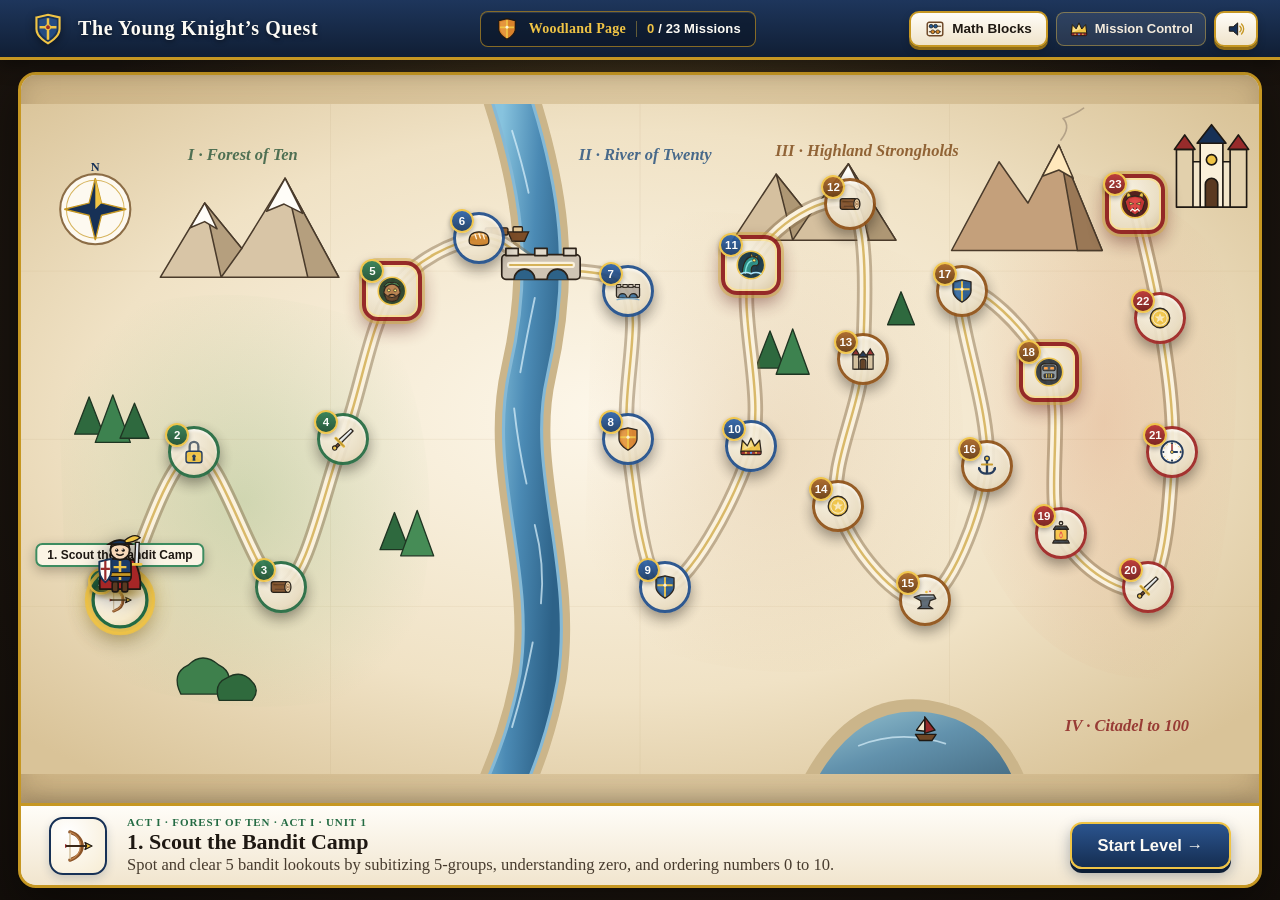
==== commit f453b563: "Merge remote-tracking branch 'origin/main' # Conflicts: #	app.js #	curriculum.js #	styles.css" ====
--- a/index.html
+++ b/index.html
@@ -19,10 +19,11 @@
       <h1 class="brand-main">The Young Knight’s Quest</h1>
     </button>
 
-    <div class="squire-status-pill">
+    <div class="squire-banner">
       <div class="squire-rank-icon" id="squire-rank-icon"></div>
       <span class="squire-rank-label" id="squire-rank-title">Woodland Page</span>
-      <span class="seals-pill"><strong id="mastered-count">0</strong> / 23 Missions</span>
+      <span class="squire-banner-sep" aria-hidden="true"></span>
+      <span class="squire-missions-tag"><strong id="mastered-count">0</strong> / 23 Missions</span>
     </div>
 
     <nav class="top-actions">
@@ -30,21 +31,13 @@
         <span class="svg-icon" id="icon-map"></span>
         <span>← Kingdom Map</span>
       </button>
-      <button class="btn-vellum hidden" id="btn-reset-level" title="Restart this level from the beginning without resetting the rest of the game">
-        <span class="svg-icon" id="icon-reset-level"></span>
-        <span>Reset Level</span>
-      </button>
       <button class="btn-vellum" id="btn-tabletop">
         <span class="svg-icon" id="icon-abacus"></span>
         <span>Math Blocks</span>
       </button>
-      <button class="btn-vellum" id="btn-placement">
+      <button class="btn-header-quiet" id="btn-placement" title="Parent Control: Jump to any of the 23 Missions or Reset Progress">
         <span class="svg-icon" id="icon-crown"></span>
         <span>Mission Control</span>
-      </button>
-      <button class="btn-vellum btn-reset-quick" id="btn-quick-reset" title="Reset entire game back to Mission 1">
-        <span class="svg-icon" id="icon-reset"></span>
-        <span>Reset Game</span>
       </button>
       <button class="btn-vellum btn-icon-only" id="btn-sound-toggle" title="Toggle Master Aldous Voice & Chimes">
         <span class="svg-icon" id="icon-speaker"></span>
@@ -68,24 +61,18 @@
             </div>
           </div>
 
-          <!-- Subtle Cartographic Region Legend (Color-Coded to Match Lesson Circle Outlines) -->
-          <div class="map-act-legend" aria-hidden="true">
-            <span class="act-legend-item act-1"><span class="act-ring-swatch"></span>Act I · Woods of Ten (1–5)</span>
-            <span class="act-legend-item act-2"><span class="act-ring-swatch"></span>Act II · River of Twenty (6–11)</span>
-            <span class="act-legend-item act-3"><span class="act-ring-swatch"></span>Act III · Highland Strongholds (12–18)</span>
-            <span class="act-legend-item act-4"><span class="act-ring-swatch"></span>Act IV · Citadel to 100 (19–23)</span>
-          </div>
         </div>
 
         <!-- Bottom Selected Level Bar -->
         <div class="map-bottom-dock">
           <div class="dock-node-badge" id="dock-node-icon"></div>
           <div class="dock-node-info">
+            <span class="dock-act-tag" id="dock-act-tag">Act I · Forest of Ten</span>
             <h2 class="dock-node-title" id="dock-node-title">1. The Apple Orchard</h2>
             <p class="dock-node-desc" id="dock-node-desc">See how two smaller Parts join to make one Whole basket of apples.</p>
           </div>
           <button class="btn-royal-primary" id="btn-enter-node">
-            <span>Start Level</span>
+            <span id="btn-enter-node-label">Start Level →</span>
           </button>
         </div>
       </div>
@@ -111,9 +98,9 @@
 
           <!-- Simple 2-Tab Mode Switch + Dynamic Right Sidebar Toggle Button -->
           <div class="sheet-right-group">
-            <div class="mode-pill-switch">
-              <button class="mode-pill active" data-mode="learn" id="tab-learn">Lesson</button>
-              <button class="mode-pill" data-mode="trial" id="tab-trial">Play &amp; Practice</button>
+            <div class="mode-tab-switch">
+              <button class="mode-tab active" data-mode="learn" id="tab-learn">Lesson</button>
+              <button class="mode-tab" data-mode="trial" id="tab-trial">Play &amp; Practice</button>
             </div>
             <button class="btn-parent-drawer" id="btn-open-parent-guide" title="Toggle Right-Hand Parent Teaching Sidebar (Keeps Screen Visible)">
               <span class="svg-icon" id="icon-scroll"></span>
@@ -131,6 +118,10 @@
               3 red apples and 4 golden apples. What is the Whole?
             </p>
           </div>
+          <button class="btn-aldous-replay" id="btn-replay-voice" type="button" title="Hear Master Aldous speak this hint aloud" aria-label="Hear Master Aldous speak this hint aloud">
+            <span class="svg-icon" id="icon-replay-voice"></span>
+            <span id="replay-voice-label">Hear Hint</span>
+          </button>
         </div>
 
         <!-- Row 3: Center Visual Math Stage + Big Equation -->
@@ -222,6 +213,10 @@
           <div class="pg-footer" style="display:flex;flex-direction:column;gap:6px;">
             <button class="btn-vellum btn-sm-full" id="btn-open-node-tabletop">Open This Topic in Math Blocks →</button>
             <button class="btn-royal-primary btn-sm-full" id="btn-force-mastery">Complete Quest &amp; March to Next →</button>
+            <button class="btn-parent-danger btn-sm-full" id="btn-reset-level" title="Restart this mission from Step 1 without affecting other missions">
+              <span class="svg-icon" id="icon-reset-level"></span>
+              <span id="reset-level-label">Restart This Mission</span>
+            </button>
           </div>
         </div>
       </aside>
@@ -241,9 +236,9 @@
             <button class="tool-tab" data-tool="groupsfrac">6. Groups &amp; Halves <span class="tt-ch">Units 14–15</span></button>
             <button class="tool-tab" data-tool="clockcoins">7. Clock &amp; Coins <span class="tt-ch">Units 18–19</span></button>
           </div>
-          <div class="mode-pill-switch">
-            <button class="mode-pill active" id="tt-mode-explore">Explore &amp; Teach</button>
-            <button class="mode-pill" id="tt-mode-quiz">Practice &amp; Quiz Me</button>
+          <div class="mode-tab-switch">
+            <button class="mode-tab active" id="tt-mode-explore">Explore &amp; Teach</button>
+            <button class="mode-tab" id="tt-mode-quiz">Practice &amp; Quiz Me</button>
           </div>
         </div>
         <div class="tabletop-workspace" id="tabletop-workspace"></div>
@@ -262,9 +257,9 @@
         “Well done, young Squire! You have earned all 5 Golden Shields. Let us march onward along the King’s Highway!”
       </p>
       <div class="victory-actions">
-        <button class="btn-vellum" id="btn-stay-practice">Play Next Quest Here (Deepen Mastery)</button>
+        <button class="btn-vellum" id="btn-stay-practice">Play Again (Next Star)</button>
         <button class="btn-royal-primary btn-lg" id="btn-march-onward">
-          <span>March to Next Level →</span>
+          <span>March Onward →</span>
         </button>
       </div>
     </div>
@@ -282,7 +277,7 @@
       </div>
       <div class="placement-controls-row">
         <button class="btn-vellum" id="btn-unlock-all">Complete All 23 Missions</button>
-        <button class="btn-vellum" id="btn-reset-progress">Full Reset (Mission 1)</button>
+        <button class="btn-parent-danger" id="btn-reset-progress">Full Reset (Mission 1)</button>
       </div>
       <div class="placement-grid" id="placement-grid"></div>
     </div>
--- a/styles.css
+++ b/styles.css
@@ -90,16 +90,16 @@
   text-shadow: 0 2px 4px rgba(0, 0, 0, 0.5);
 }
 
-.squire-status-pill {
-  display: flex;
-  align-items: center;
-  gap: 12px;
-  background: linear-gradient(180deg, rgba(255, 255, 255, 0.12) 0%, rgba(255, 255, 255, 0.05) 100%);
-  border: 1.5px solid rgba(240, 196, 69, 0.55);
-  border-radius: 999px;
-  padding: 5px 18px;
+.squire-banner {
+  display: flex;
+  align-items: center;
+  gap: 10px;
+  background: rgba(10, 19, 34, 0.55);
+  border: 1.5px solid rgba(198, 151, 34, 0.65);
+  border-radius: 8px;
+  padding: 5px 14px;
   color: var(--parchment-light);
-  box-shadow: inset 0 1px 1px rgba(255, 255, 255, 0.18), 0 3px 10px rgba(0, 0, 0, 0.25);
+  box-shadow: inset 0 1px 0 rgba(255, 255, 255, 0.12);
 }
 
 .squire-rank-icon {
@@ -112,23 +112,57 @@
   font-size: 14px;
   font-weight: 700;
   color: var(--gold-bright);
-}
-
-.seals-pill {
-  font-family: var(--font-sans);
-  font-size: 13.5px;
+  letter-spacing: 0.02em;
+}
+
+.squire-banner-sep {
+  width: 1px;
+  height: 16px;
+  background: rgba(240, 196, 69, 0.38);
+}
+
+.squire-missions-tag {
+  font-family: var(--font-sans);
+  font-size: 13px;
   font-weight: 700;
+  color: var(--parchment-light);
+  letter-spacing: 0.01em;
+}
+
+.squire-missions-tag strong {
+  color: var(--gold-bright);
+}
+
+.top-actions {
+  display: flex;
+  align-items: center;
+  gap: 8px;
+}
+
+.btn-header-quiet {
+  background: rgba(255, 255, 255, 0.09);
+  color: var(--parchment-mid);
+  border: 1.5px solid rgba(240, 196, 69, 0.42);
+  border-radius: 8px;
+  padding: 6px 12px;
+  font-family: var(--font-sans);
+  font-size: 13px;
+  font-weight: 700;
+  cursor: pointer;
+  display: inline-flex;
+  align-items: center;
+  gap: 6px;
+  transition: background 0.14s ease, border-color 0.14s ease, color 0.14s ease;
+}
+
+.btn-header-quiet:hover {
+  background: rgba(255, 255, 255, 0.18);
+  border-color: var(--gold-bright);
   color: #FFF;
-  background: rgba(10, 18, 32, 0.5);
-  border: 1px solid rgba(240, 196, 69, 0.3);
-  padding: 2px 11px;
-  border-radius: 99px;
-}
-
-.top-actions {
-  display: flex;
-  align-items: center;
-  gap: 8px;
+}
+
+.btn-header-quiet.hidden {
+  display: none !important;
 }
 
 .svg-icon {
@@ -228,11 +262,17 @@
   flex: 1;
   position: relative;
   overflow: hidden;
+  display: flex;
+  align-items: center;
+  justify-content: center;
+  container-type: size;
+  background: radial-gradient(circle at 50% 45%, #E7D6B3 0%, #CBB182 100%);
+  box-shadow: inset 0 0 28px rgba(72, 50, 24, 0.22);
 }
 
 .map-zoom-layer {
-  width: 100%;
-  height: 100%;
+  width: min(100cqw, calc(100cqh * 1200 / 650));
+  height: min(100cqh, calc(100cqw * 650 / 1200));
   position: relative;
   transform-origin: center center;
   transition: transform 0.85s cubic-bezier(0.22, 1, 0.36, 1), opacity 0.55s ease;
@@ -246,7 +286,6 @@
 #svg-map-container svg {
   width: 100%;
   height: 100%;
-  object-fit: fill;
   display: block;
 }
 
@@ -331,21 +370,63 @@
 }
 
 .map-node-pin.boss-node .node-medallion {
-  width: 62px;
-  height: 62px;
+  width: 60px;
+  height: 60px;
+  border-radius: 16px;
   border-width: 4px;
-  background: radial-gradient(circle at 32% 28%, #FFF7F0 0%, #F5D5BE 65%, #E0A882 100%);
+  border-color: #8E1B1B;
+  background: radial-gradient(circle at 32% 28%, #FFF7EE 0%, #F4CEB3 65%, #D99568 100%);
   box-shadow:
-    0 0 0 3px rgba(240, 196, 69, 0.45),
+    inset 0 0 0 2px rgba(255, 224, 130, 0.65),
+    0 0 0 3px rgba(212, 168, 56, 0.5),
     0 8px 18px rgba(88, 24, 24, 0.5);
+}
+
+.map-node-pin.upcoming .node-medallion {
+  background: radial-gradient(circle at 32% 28%, #FAF5E8 0%, #EADEC4 68%, #D3C19C 100%);
+  opacity: 0.92;
+}
+
+.map-node-pin.upcoming:hover .node-medallion,
+.map-node-pin.upcoming.selected .node-medallion {
+  opacity: 1;
+}
+
+.map-node-pin.next-quest {
+  z-index: 9;
+}
+
+.map-node-pin.next-quest .node-medallion::after {
+  content: "";
+  position: absolute;
+  inset: -9px;
+  border-radius: inherit;
+  border: 3px solid rgba(240, 196, 69, 0.85);
+  animation: nextQuestPulse 2.1s ease-in-out infinite;
+  pointer-events: none;
+}
+
+@keyframes nextQuestPulse {
+  0%, 100% {
+    transform: scale(0.96);
+    opacity: 0.9;
+  }
+  50% {
+    transform: scale(1.1);
+    opacity: 0.25;
+  }
+}
+
+.map-node-pin.selected {
+  z-index: 16;
 }
 
 .map-node-pin.selected .node-medallion {
   box-shadow:
-    0 0 0 5px rgba(240, 196, 69, 0.7),
-    0 0 22px rgba(240, 196, 69, 0.8),
+    0 0 0 5px rgba(240, 196, 69, 0.78),
+    0 0 22px rgba(240, 196, 69, 0.85),
     0 8px 20px rgba(0, 0, 0, 0.45);
-  transform: scale(1.09);
+  transform: scale(1.1);
 }
 
 .map-node-pin.mastered .node-medallion {
@@ -388,17 +469,37 @@
 }
 
 .node-label-plate {
-  margin-top: 4px;
-  background: linear-gradient(180deg, rgba(31, 25, 19, 0.95) 0%, rgba(18, 14, 10, 0.95) 100%);
-  color: var(--parchment-light);
-  border: 1.5px solid var(--gold-burnished);
+  position: absolute;
+  top: calc(100% + 6px);
+  left: 50%;
+  transform: translate(-50%, -3px);
+  opacity: 0;
+  pointer-events: none;
+  background: rgba(252, 246, 232, 0.96);
+  color: var(--ink-dark);
+  border: 2px solid var(--gold-burnished);
   border-radius: 7px;
-  padding: 2px 8px;
-  font-family: var(--font-sans);
-  font-size: 11px;
-  font-weight: 700;
+  padding: 3px 10px;
+  font-family: var(--font-sans);
+  font-size: 12px;
+  font-weight: 800;
   white-space: nowrap;
-  box-shadow: 0 3px 8px rgba(0, 0, 0, 0.4);
+  box-shadow: 0 4px 12px rgba(24, 16, 8, 0.28);
+  transition: opacity 0.16s ease, transform 0.16s ease;
+  z-index: 25;
+}
+
+.map-node-pin.label-above .node-label-plate {
+  top: auto;
+  bottom: calc(100% + 7px);
+  transform: translate(-50%, 3px);
+}
+
+.map-node-pin.selected .node-label-plate,
+.map-node-pin:hover .node-label-plate,
+.map-node-pin:focus-visible .node-label-plate {
+  opacity: 1;
+  transform: translate(-50%, 0);
 }
 
 /* Animated Squire Token */
@@ -439,53 +540,10 @@
   filter: drop-shadow(0 6px 10px rgba(0, 0, 0, 0.5));
 }
 
-/* Subtle Cartographic Act Legend (Understated Ink & Ring Swatches, Not Buttons) */
-.map-act-legend {
-  position: absolute;
-  left: 24px;
-  right: 24px;
-  bottom: 8px;
-  display: flex;
-  align-items: center;
-  justify-content: space-around;
-  gap: 16px;
-  pointer-events: none;
-  z-index: 10;
-}
-
-.act-legend-item {
-  display: inline-flex;
-  align-items: center;
-  gap: 7px;
-  font-family: var(--font-display);
-  font-size: 11px;
-  font-weight: 700;
-  letter-spacing: 0.04em;
-  color: #3B2F22;
-  background: rgba(252, 246, 232, 0.78);
-  border-bottom: 1.5px solid rgba(140, 109, 70, 0.45);
-  padding: 2px 10px;
-  border-radius: 4px;
-}
-
-.act-ring-swatch {
-  width: 11px;
-  height: 11px;
-  border-radius: 50%;
-  background: #F7EBCD;
-  border: 3px solid #246B43;
-  display: inline-block;
-}
-
-.act-legend-item.act-1 .act-ring-swatch { border-color: #246B43; }
-.act-legend-item.act-2 .act-ring-swatch { border-color: #1F4E8C; }
-.act-legend-item.act-3 .act-ring-swatch { border-color: #8F5219; }
-.act-legend-item.act-4 .act-ring-swatch { border-color: #9E2626; }
-
 /* Map Bottom Selected Level Bar */
 .map-bottom-dock {
-  height: 76px;
-  min-height: 76px;
+  height: 82px;
+  min-height: 82px;
   background:
     linear-gradient(180deg, #FFFDF8 0%, #F1E5CE 100%);
   border-top: 3px solid var(--gold-burnished);
@@ -507,22 +565,41 @@
   display: flex;
   align-items: center;
   justify-content: center;
+  flex-shrink: 0;
 }
 
 .dock-node-info {
   flex: 1;
   min-width: 0;
-}
+  display: flex;
+  flex-direction: column;
+  gap: 1px;
+}
+
+.dock-act-tag {
+  font-family: var(--font-display);
+  font-size: 11px;
+  font-weight: 800;
+  letter-spacing: 0.08em;
+  text-transform: uppercase;
+  color: var(--navy-royal);
+}
+
+.dock-act-tag.act-1 { color: #246B43; }
+.dock-act-tag.act-2 { color: #1F4E8C; }
+.dock-act-tag.act-3 { color: #8F5219; }
+.dock-act-tag.act-4 { color: #9E2626; }
 
 .dock-node-title {
   font-family: var(--font-display);
-  font-size: 23px;
+  font-size: 22px;
   font-weight: 800;
   color: var(--ink-dark);
+  line-height: 1.15;
 }
 
 .dock-node-desc {
-  font-size: 17.5px;
+  font-size: 16.5px;
   color: var(--ink-mid);
   white-space: nowrap;
   overflow: hidden;
@@ -637,49 +714,59 @@
   text-overflow: ellipsis;
 }
 
-/* 5 Golden Shields Progress Row */
+/* 5 Golden Shields Progress Row (Clean, Unboxed) */
 .shields-progress-cluster {
   display: flex;
   align-items: center;
-  background: linear-gradient(180deg, rgba(255, 255, 255, 0.75) 0%, rgba(238, 226, 200, 0.75) 100%);
-  border: 2px solid var(--parchment-border);
-  padding: 4px 14px;
-  border-radius: 999px;
-  box-shadow: inset 0 1px 3px rgba(0, 0, 0, 0.06);
 }
 
 .shields-row {
   display: flex;
-  gap: 8px;
-  align-items: center;
-}
-
-/* Simple 2-Tab Pill Switch (Lesson vs Play) */
-.mode-pill-switch {
-  display: flex;
-  background: #E2D3B5;
+  gap: 10px;
+  align-items: center;
+}
+
+.stars-crest-strip {
+  display: inline-flex;
+  align-items: center;
+  gap: 3px;
+  padding-left: 10px;
+  border-left: 1.5px solid var(--parchment-border);
+}
+
+/* Simple 2-Tab Ledger Switch (Lesson vs Play) */
+.mode-tab-switch {
+  display: flex;
+  background: #E5D7BC;
   padding: 3px;
-  border-radius: 10px;
+  border-radius: 9px;
   border: 1.5px solid var(--parchment-border);
-}
-
-.mode-pill {
+  gap: 2px;
+}
+
+.mode-tab {
   background: transparent;
   border: none;
   padding: 6px 14px;
-  border-radius: 8px;
+  border-radius: 6px;
   font-family: var(--font-sans);
   font-size: 13.5px;
   font-weight: 800;
   color: var(--ink-mid);
   cursor: pointer;
   white-space: nowrap;
-}
-
-.mode-pill.active {
+  transition: background 0.14s ease, color 0.14s ease;
+}
+
+.mode-tab:hover:not(.active) {
+  color: var(--navy-royal);
+  background: rgba(255, 255, 255, 0.45);
+}
+
+.mode-tab.active {
   background: linear-gradient(180deg, #254879 0%, #152C4D 100%);
   color: #FFF;
-  box-shadow: 0 2px 5px rgba(0, 0, 0, 0.25);
+  box-shadow: 0 2px 5px rgba(0, 0, 0, 0.22);
 }
 
 .btn-parent-drawer {
@@ -709,36 +796,108 @@
 
 /* Row 2: Master Aldous (Merlin-Style Tutor) Speech Banner */
 .merlin-banner {
-  background: linear-gradient(180deg, #FFFFFF 0%, #FAF5E8 100%);
-  border: 2.5px solid var(--gold-burnished);
-  border-radius: 14px;
+  background: rgba(255, 253, 248, 0.78);
+  border: 1.5px solid #D9C6A3;
+  border-left: 5px solid var(--navy-royal);
+  border-radius: 10px;
   padding: 9px 18px;
   display: flex;
   align-items: center;
   gap: 15px;
-  box-shadow: 0 4px 14px rgba(27, 21, 14, 0.08);
 }
 
 .merlin-banner.praise-glow {
-  background: linear-gradient(180deg, #F2FBF5 0%, #E1F3E7 100%);
-  border-color: var(--forest-pine);
+  background: #EEF8F1;
+  border-color: #93C4A4;
+  border-left-color: var(--forest-pine);
 }
 
 .merlin-banner.help-glow {
-  background: linear-gradient(180deg, #FFFDF5 0%, #FCEFD2 100%);
-  border-color: #D4882A;
+  background: #FEF6E4;
+  border-color: #DFB56E;
+  border-left-color: #D4882A;
 }
 
 .merlin-portrait {
   width: 58px;
   height: 58px;
   min-width: 58px;
+  border-radius: 50%;
   filter: drop-shadow(0 4px 7px rgba(0, 0, 0, 0.25));
+  transition: box-shadow 0.2s ease, transform 0.2s ease;
+}
+
+.merlin-banner.speaking .merlin-portrait {
+  box-shadow: 0 0 0 4px rgba(240, 196, 69, 0.72), 0 0 14px rgba(31, 61, 107, 0.28);
+  animation: aldousSpeakPulse 1.1s ease-in-out infinite;
+}
+
+@keyframes aldousSpeakPulse {
+  0%, 100% { transform: scale(1); }
+  50% { transform: scale(1.05); }
 }
 
 .merlin-speech-content {
   flex: 1;
   min-width: 0;
+}
+
+.btn-aldous-replay {
+  background: linear-gradient(180deg, #FFFFFF 0%, #F4E9D4 100%);
+  border: 2px solid var(--navy-royal);
+  border-radius: 10px;
+  min-height: 44px;
+  padding: 7px 14px;
+  font-family: var(--font-sans);
+  font-size: 13px;
+  font-weight: 800;
+  color: var(--navy-royal);
+  cursor: pointer;
+  display: inline-flex;
+  align-items: center;
+  gap: 7px;
+  flex-shrink: 0;
+  white-space: nowrap;
+  box-shadow: 0 2px 0 var(--navy-royal);
+  transition: background 0.14s ease, transform 0.12s ease, box-shadow 0.12s ease;
+}
+
+.btn-aldous-replay:hover {
+  background: linear-gradient(180deg, #FFFDF7 0%, #FBF0D4 100%);
+  transform: translateY(-1px);
+  box-shadow: 0 3px 0 var(--navy-royal);
+}
+
+.btn-aldous-replay:active {
+  transform: translateY(1px);
+  box-shadow: 0 1px 0 var(--navy-royal);
+}
+
+/* Boss Battle Encounter Visual Framing */
+.studio-screen.boss-encounter .page-sheet {
+  border-color: #9E2626;
+  background: radial-gradient(circle at 50% 0%, #FFFDF8 0%, #F6EAD8 70%, #EAD3B6 100%);
+  box-shadow:
+    inset 0 0 0 2px rgba(240, 196, 69, 0.55),
+    0 18px 46px rgba(68, 12, 12, 0.45);
+}
+
+.studio-screen.boss-encounter .sheet-top-bar {
+  border-bottom: 2px solid #D4A838;
+}
+
+.studio-screen.boss-encounter .sheet-chapter-pill {
+  color: #9E2626;
+}
+
+.studio-screen.boss-encounter .merlin-banner:not(.praise-glow):not(.help-glow) {
+  border-left-color: #9E2626;
+  border-color: #D8B4A0;
+}
+
+.studio-screen.boss-encounter .btn-answer-tile:hover {
+  border-color: #9E2626;
+  box-shadow: 0 7px 0 #9E2626, 0 10px 18px rgba(158, 38, 38, 0.22);
 }
 
 .merlin-step-tag {
@@ -759,21 +918,15 @@
   color: var(--ink-dark);
 }
 
-/* Row 3: Center Visual Stage + Big Equation */
+/* Row 3: Center Visual Stage + Big Equation (Open Directly on the Parchment Sheet) */
 .sheet-center-stage {
   min-height: 0;
-  background:
-    radial-gradient(circle at 50% 45%, #FFFFFF 0%, #FBF8F1 75%, #F3EBDC 100%);
-  border: 2.5px solid #D8C7A8;
-  border-radius: 16px;
-  padding: 12px 20px;
+  padding: 8px 14px;
   display: flex;
   flex-direction: column;
   align-items: center;
   justify-content: space-evenly;
-  box-shadow:
-    inset 0 2px 12px rgba(45, 35, 20, 0.05),
-    0 4px 12px rgba(0, 0, 0, 0.04);
+  gap: 8px;
   overflow: hidden;
   position: relative;
 }
@@ -783,7 +936,18 @@
   align-items: center;
   justify-content: center;
   width: 100%;
-  transition: transform 0.28s ease;
+  flex: 1 1 auto;
+  min-height: 0;
+  max-height: 100%;
+}
+
+.visual-math-stage svg,
+#tt-visual-mount svg {
+  max-width: 100%;
+  max-height: 100%;
+  width: auto;
+  height: auto;
+  display: block;
 }
 
 .equation-banner {
@@ -791,11 +955,11 @@
   font-size: 35px;
   font-weight: 800;
   color: var(--navy-royal);
-  background: linear-gradient(180deg, #FFFDF9 0%, #F7EEDB 100%);
-  border: 3px solid var(--gold-burnished);
+  background: #FFFDF8;
+  border: 2.5px solid var(--gold-burnished);
   padding: 5px 28px;
-  border-radius: 14px;
-  box-shadow: 0 4px 12px rgba(27, 54, 93, 0.1);
+  border-radius: 10px;
+  box-shadow: 0 3px 0 rgba(198, 151, 34, 0.35);
   font-variant-numeric: tabular-nums;
 }
 
@@ -818,8 +982,9 @@
 
 /* Row 4: Bottom Interaction Bar */
 .sheet-bottom-bar {
-  height: 76px;
-  min-height: 76px;
+  min-height: 74px;
+  padding-top: 6px;
+  border-top: 1.5px solid rgba(196, 171, 125, 0.55);
   display: flex;
   align-items: center;
   justify-content: center;
@@ -911,24 +1076,38 @@
 }
 
 .step-dot {
-  width: 36px;
-  height: 11px;
-  border-radius: 99px;
-  background: var(--parchment-warm);
+  width: 28px;
+  height: 28px;
+  border-radius: 50%;
+  background: #F4EBDD;
   border: 2px solid var(--parchment-border);
+  font-family: var(--font-sans);
+  font-size: 12.5px;
+  font-weight: 800;
+  color: var(--ink-mid);
+  display: inline-flex;
+  align-items: center;
+  justify-content: center;
   cursor: pointer;
-  transition: all 0.15s ease;
+  transition: transform 0.15s ease, background 0.15s ease, border-color 0.15s ease, color 0.15s ease;
+}
+
+.step-dot:hover {
+  border-color: var(--navy-royal);
+  transform: translateY(-1px);
 }
 
 .step-dot.active {
-  width: 48px;
   background: var(--navy-royal);
-  border-color: var(--gold-burnished);
-}
-
-.step-dot.completed {
+  border-color: var(--gold-bright);
+  color: #FFF;
+  box-shadow: 0 0 0 3px rgba(240, 196, 69, 0.35);
+}
+
+.step-dot.completed:not(.active) {
   background: var(--forest-pine);
   border-color: var(--forest-pine);
+  color: #FFF;
 }
 
 /* Play Interaction Bar: 4 Giant Answer Tiles Center + Quiet Parent Corner Right */
@@ -989,10 +1168,12 @@
   box-shadow: 0 5px 0 var(--crimson-seal);
 }
 
-/* Quiet Parent Corner Controls */
+/* Quiet Parent Corner Controls (Clearly Separated from Child Answer Tiles) */
 .parent-corner-controls {
   display: flex;
   gap: 7px;
+  padding-left: 14px;
+  border-left: 1.5px solid var(--parchment-border);
 }
 
 .btn-parent-mini {
@@ -1194,7 +1375,35 @@
   text-align: center;
 }
 
-/* Dynamic scaling of the Left Sheet when the Right Parent Sidebar is open so everything fits comfortably on 1 page */
+.btn-parent-danger {
+  background: #FFFDF8;
+  color: var(--crimson-seal);
+  border: 1.5px solid #D9B0B0;
+  border-radius: 8px;
+  padding: 7px 14px;
+  font-family: var(--font-sans);
+  font-size: 12.5px;
+  font-weight: 700;
+  cursor: pointer;
+  display: inline-flex;
+  align-items: center;
+  justify-content: center;
+  gap: 6px;
+  transition: background 0.14s ease, border-color 0.14s ease, color 0.14s ease;
+}
+
+.btn-parent-danger:hover {
+  background: var(--crimson-soft);
+  border-color: var(--crimson-seal);
+}
+
+.btn-parent-danger.confirm-armed {
+  background: var(--crimson-seal);
+  border-color: #6B1414;
+  color: #FFF;
+}
+
+/* Fluid adjustment of Left Sheet when Right Parent Sidebar is open (zero CSS scale distortion) */
 .studio-screen.parent-sidebar-open .page-sheet {
   padding: 10px 16px;
 }
@@ -1205,10 +1414,6 @@
 
 .studio-screen.parent-sidebar-open .merlin-prompt-text {
   font-size: 20px;
-}
-
-.studio-screen.parent-sidebar-open .visual-math-stage {
-  transform: scale(0.9);
 }
 
 .studio-screen.parent-sidebar-open .equation-banner {
@@ -1264,7 +1469,7 @@
 .tool-tab .tt-ch {
   font-size: 9.5px;
   font-weight: 700;
-  color: var(--ink-soft);
+  color: var(--ink-muted);
   letter-spacing: 0.03em;
 }
 
@@ -1287,14 +1492,10 @@
 .tabletop-workspace {
   grid-row: 2 / 3;
   min-height: 0;
-  background:
-    radial-gradient(circle at 50% 45%, #FFFFFF 0%, #FBF8F1 75%, #F3EBDC 100%);
-  border: 2.5px solid #D8C7A8;
-  border-radius: 16px;
-  padding: 12px 18px;
+  padding: 6px 10px;
   display: grid;
   grid-template-rows: auto auto 1fr auto;
-  gap: 10px;
+  gap: 8px;
   align-items: center;
   justify-items: center;
   overflow: hidden;
@@ -1302,15 +1503,15 @@
 
 .tt-parent-context-banner {
   width: 100%;
-  background: linear-gradient(180deg, #FFFDF7 0%, #F7EBC8 100%);
-  border: 2px solid var(--gold-burnished);
-  border-radius: 12px;
-  padding: 8px 16px;
+  background: rgba(255, 253, 248, 0.78);
+  border: 1.5px solid #D9C6A3;
+  border-left: 5px solid var(--gold-burnished);
+  border-radius: 10px;
+  padding: 7px 14px;
   display: flex;
   align-items: center;
   justify-content: space-between;
-  gap: 16px;
-  box-shadow: 0 3px 10px rgba(45, 35, 20, 0.06);
+  gap: 14px;
 }
 
 .tt-context-left {
@@ -1332,9 +1533,21 @@
   font-size: 10.5px;
   font-weight: 800;
   padding: 2px 8px;
-  border-radius: 999px;
+  border-radius: 4px;
   letter-spacing: 0.04em;
   text-transform: uppercase;
+}
+
+.tt-streak-badge {
+  font-family: var(--font-sans);
+  font-size: 12.5px;
+  font-weight: 800;
+  color: var(--navy-royal);
+  background: var(--gold-pale);
+  border: 1.5px solid var(--gold-burnished);
+  border-radius: 6px;
+  padding: 4px 10px;
+  white-space: nowrap;
 }
 
 .tt-purpose-label {
@@ -1413,20 +1626,38 @@
 }
 
 .ctrl-stepper {
-  width: 32px;
-  height: 32px;
-  border-radius: 8px;
+  min-width: 40px;
+  height: 38px;
+  padding: 0 8px;
+  border-radius: 9px;
   border: 2px solid var(--navy-royal);
-  background: #FFF;
-  font-size: 18px;
+  background: linear-gradient(180deg, #FFFFFF 0%, #F4ECDC 100%);
+  font-size: 19px;
   font-weight: 800;
   color: var(--navy-royal);
   cursor: pointer;
   line-height: 1;
+  box-shadow: 0 3px 0 var(--navy-royal);
+  transition: background 0.12s ease, transform 0.1s ease, box-shadow 0.1s ease;
 }
 
 .ctrl-stepper:hover {
   background: var(--gold-pale);
+}
+
+.ctrl-stepper:active {
+  transform: translateY(2px);
+  box-shadow: 0 1px 0 var(--navy-royal);
+}
+
+.equation-banner.eq-clickable {
+  cursor: pointer;
+  transition: transform 0.12s ease, box-shadow 0.12s ease;
+}
+
+.equation-banner.eq-clickable:hover {
+  transform: translateY(-1px);
+  box-shadow: 0 4px 0 rgba(198, 151, 34, 0.45);
 }
 
 .tt-bottom-bar {
@@ -1539,11 +1770,8 @@
   display: flex;
   align-items: center;
   justify-content: center;
-  gap: 10px;
-  background: rgba(255, 255, 255, 0.65);
-  border: 2px solid var(--gold-burnished);
-  border-radius: 99px;
-  padding: 6px 20px;
+  gap: 14px;
+  padding: 2px 8px;
 }
 
 .victory-title {
@@ -1630,13 +1858,131 @@
   background: var(--navy-royal);
   color: var(--parchment-light);
   border: 2px solid var(--gold-bright);
-  border-radius: 999px;
-  padding: 12px 26px;
+  border-radius: 10px;
+  padding: 11px 22px;
   font-family: var(--font-sans);
   font-size: 15px;
   font-weight: 700;
   box-shadow: 0 10px 28px rgba(0, 0, 0, 0.45);
   z-index: 200;
+}
+
+/* ==================== RESPONSIVE BREAKPOINTS (iPad, Tablet & Short Laptop Screens) ==================== */
+@media (max-width: 1120px) {
+  .top-bar {
+    padding: 0 16px;
+    gap: 10px;
+  }
+
+  .app-subtitle,
+  .squire-missions-tag {
+    display: none;
+  }
+
+  .parent-guide-sidebar {
+    width: 340px;
+    min-width: 310px;
+    padding: 12px 14px;
+  }
+
+  .btn-answer-tile {
+    min-width: 88px;
+    height: 58px;
+    padding: 0 18px;
+    font-size: 27px;
+  }
+
+  .merlin-prompt-text {
+    font-size: 20.5px;
+  }
+
+  .equation-banner {
+    font-size: 29px;
+    padding: 4px 20px;
+  }
+}
+
+@media (max-width: 900px) {
+  .studio-screen {
+    position: relative;
+  }
+
+  .parent-guide-sidebar {
+    position: absolute;
+    top: 0;
+    right: 0;
+    bottom: 0;
+    z-index: 40;
+    width: min(390px, 88vw);
+    min-width: 0;
+    max-width: none;
+  }
+
+  .play-interaction-bar {
+    flex-direction: column;
+    gap: 8px;
+  }
+
+  .parent-corner-controls {
+    border-left: none;
+    padding-left: 0;
+    border-top: 1px solid var(--parchment-border);
+    padding-top: 6px;
+    width: 100%;
+    justify-content: center;
+  }
+
+  .placement-grid {
+    grid-template-columns: repeat(2, 1fr);
+  }
+}
+
+@media (max-height: 760px) {
+  .top-bar {
+    height: 54px;
+    min-height: 54px;
+  }
+
+  .main-stage {
+    padding: 8px 12px 10px;
+  }
+
+  .map-bottom-dock {
+    height: 70px;
+    min-height: 70px;
+    padding: 0 18px;
+  }
+
+  .dock-node-title {
+    font-size: 19px;
+  }
+
+  .dock-node-desc {
+    font-size: 14.5px;
+  }
+
+  .page-sheet {
+    padding: 9px 16px;
+    gap: 6px;
+  }
+
+  .merlin-banner {
+    padding: 6px 14px;
+  }
+
+  .merlin-prompt-text {
+    font-size: 19.5px;
+  }
+
+  .equation-banner {
+    font-size: 28px;
+    padding: 3px 18px;
+  }
+
+  .btn-answer-tile {
+    height: 56px;
+    font-size: 26px;
+  }
 }
 
 /* ==================== MODERN ACCESSIBILITY, FOCUS RINGS & REDUCED MOTION ==================== */
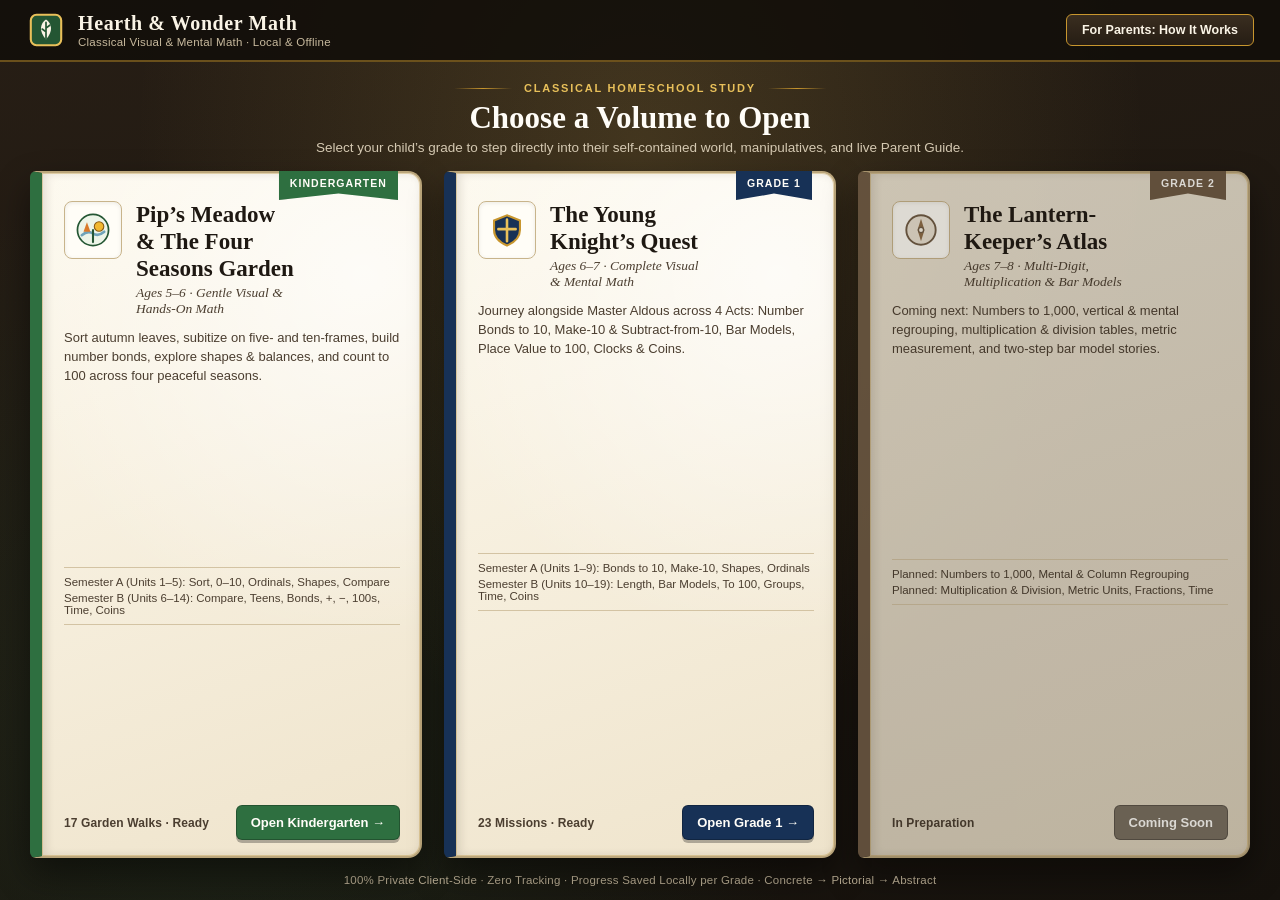
==== commit 6e4a960d: "Add multi-grade Home Hub and Kindergarten 3D Four Seasons Garden" ====
--- a/index.html
+++ b/index.html
@@ -3,288 +3,79 @@
 <head>
   <meta charset="UTF-8" />
   <meta name="viewport" content="width=device-width, initial-scale=1.0, viewport-fit=cover" />
-  <meta name="theme-color" content="#101E34" />
+  <meta name="theme-color" content="#1A1510" />
   <meta name="apple-mobile-web-app-capable" content="yes" />
   <meta name="apple-mobile-web-app-status-bar-style" content="black-translucent" />
-  <title>The Young Knight's Quest — Grade 1 Visual &amp; Mental Math Adventure</title>
+  <meta http-equiv="Content-Security-Policy" content="default-src 'self'; style-src 'self' 'unsafe-inline'; img-src 'self' data:; media-src 'self';" />
+  <title>Hearth &amp; Wonder Math — Classical Homeschool Library</title>
   <link rel="manifest" href="manifest.json" />
   <link rel="icon" type="image/svg+xml" href="icon.svg" />
-  <link rel="stylesheet" href="styles.css" />
+  <link rel="stylesheet" href="hub.css" />
 </head>
 <body>
-  <!-- ==================== TOP GAME HEADER (Compact, Zero Emojis) ==================== -->
-  <header class="top-bar">
-    <button type="button" class="brand-cluster" id="btn-home-logo" title="Return to Kingdom Map" aria-label="Return to Kingdom Map">
-      <div class="crest-badge" id="header-crest-icon" aria-hidden="true"></div>
-      <h1 class="brand-main">The Young Knight’s Quest</h1>
-    </button>
-
-    <div class="squire-banner">
-      <div class="squire-rank-icon" id="squire-rank-icon"></div>
-      <span class="squire-rank-label" id="squire-rank-title">Woodland Page</span>
-      <span class="squire-banner-sep" aria-hidden="true"></span>
-      <span class="squire-missions-tag"><strong id="mastered-count">0</strong> / 23 Missions</span>
+  <header class="hub-top-bar">
+    <div class="hub-brand">
+      <div class="hub-crest" id="hub-crest-icon" aria-hidden="true"></div>
+      <div>
+        <h1 class="hub-title">Hearth &amp; Wonder Math</h1>
+        <p class="hub-subtitle">Classical Visual &amp; Mental Math · Local &amp; Offline</p>
+      </div>
     </div>
 
-    <nav class="top-actions">
-      <button class="btn-vellum hidden" id="btn-map-view">
-        <span class="svg-icon" id="icon-map"></span>
-        <span>← Kingdom Map</span>
-      </button>
-      <button class="btn-vellum" id="btn-tabletop">
-        <span class="svg-icon" id="icon-abacus"></span>
-        <span>Math Blocks</span>
-      </button>
-      <button class="btn-header-quiet" id="btn-placement" title="Parent Control: Jump to any of the 23 Missions or Reset Progress">
-        <span class="svg-icon" id="icon-crown"></span>
-        <span>Mission Control</span>
-      </button>
-      <button class="btn-vellum btn-icon-only" id="btn-sound-toggle" title="Toggle Master Aldous Voice & Chimes">
-        <span class="svg-icon" id="icon-speaker"></span>
-      </button>
-    </nav>
+    <div class="hub-top-actions">
+      <button type="button" class="hub-btn-brass" id="btn-hub-about">For Parents: How It Works</button>
+    </div>
   </header>
 
-  <!-- ==================== MAIN SINGLE-PAGE VIEWPORT (NO SCROLLING) ==================== -->
-  <main class="viewport-stage">
-
-    <!-- ==================== VIEW 1: KINGDOM OVERWORLD MAP ==================== -->
-    <section class="map-screen active" id="map-screen">
-      <div class="map-frame-border">
-        <div class="map-canvas-wrapper">
-          <div class="map-zoom-layer" id="map-zoom-layer">
-            <div id="svg-map-container"></div>
-            <div id="map-nodes-overlay" class="map-nodes-overlay"></div>
-            <div id="squire-map-token" class="squire-map-token">
-              <div class="squire-token-halo"></div>
-              <div class="squire-token-figure" id="squire-svg-holder"></div>
-            </div>
-          </div>
-
-        </div>
-
-        <!-- Bottom Selected Level Bar -->
-        <div class="map-bottom-dock">
-          <div class="dock-node-badge" id="dock-node-icon"></div>
-          <div class="dock-node-info">
-            <span class="dock-act-tag" id="dock-act-tag">Act I · Forest of Ten</span>
-            <h2 class="dock-node-title" id="dock-node-title">1. The Apple Orchard</h2>
-            <p class="dock-node-desc" id="dock-node-desc">See how two smaller Parts join to make one Whole basket of apples.</p>
-          </div>
-          <button class="btn-royal-primary" id="btn-enter-node">
-            <span id="btn-enter-node-label">Start Level →</span>
-          </button>
-        </div>
+  <main class="hub-stage">
+    <section class="hub-intro" aria-label="Choose a grade level">
+      <div class="hub-kicker-rule">
+        <span class="rule-line"></span>
+        <span class="hub-kicker">CLASSICAL HOMESCHOOL STUDY</span>
+        <span class="rule-line"></span>
       </div>
+      <h2>Choose a Volume to Open</h2>
+      <p>Select your child’s grade to step directly into their self-contained world, manipulatives, and live Parent Guide.</p>
     </section>
 
-    <!-- ==================== VIEW 2: SINGLE-PAGE LEVEL WORKSPACE (Dynamic Split-Screen with Parent Sidebar) ==================== -->
-    <section class="studio-screen" id="studio-screen">
-      <div class="page-sheet" id="studio-main-sheet">
+    <section class="hub-grid" id="hub-grade-grid" aria-label="Grade Volumes"></section>
 
-        <!-- Row 1: Clean Game Top Bar inside the Page -->
-        <div class="sheet-top-bar">
-          <div class="sheet-left-group">
-            <div class="sheet-title-stack">
-              <span class="sheet-chapter-pill" id="studio-chapter-tag">Act I · Unit 1</span>
-              <h2 class="sheet-level-title" id="studio-node-name">1. Scout the Bandit Camp</h2>
-            </div>
-          </div>
-
-          <!-- Thematic 5-Shield Progress Meter + 3-Star Unit Mastery -->
-          <div class="shields-progress-cluster" id="shields-progress-cluster" title="Earn 5 Strikes per Quest (3 Quests to Master the Unit)">
-            <div class="shields-row" id="shields-row"></div>
-          </div>
-
-          <!-- Simple 2-Tab Mode Switch + Dynamic Right Sidebar Toggle Button -->
-          <div class="sheet-right-group">
-            <div class="mode-tab-switch">
-              <button class="mode-tab active" data-mode="learn" id="tab-learn">Lesson</button>
-              <button class="mode-tab" data-mode="trial" id="tab-trial">Play &amp; Practice</button>
-            </div>
-            <button class="btn-parent-drawer" id="btn-open-parent-guide" title="Toggle Right-Hand Parent Teaching Sidebar (Keeps Screen Visible)">
-              <span class="svg-icon" id="icon-scroll"></span>
-              <span id="parent-guide-btn-label">Parent Guide</span>
-            </button>
-          </div>
-        </div>
-
-        <!-- Row 2: Master Aldous (Merlin-Style Tutor) Speech Banner -->
-        <div class="merlin-banner" id="merlin-banner" aria-live="polite" aria-atomic="true">
-          <div class="merlin-portrait" id="merlin-portrait-holder" title="Master Aldous, Royal Tutor" aria-hidden="true"></div>
-          <div class="merlin-speech-content">
-            <div class="merlin-step-tag" id="merlin-step-tag">Creation &amp; Order · Step 1 of 5</div>
-            <p class="merlin-prompt-text" id="merlin-prompt-text">
-              3 red apples and 4 golden apples. What is the Whole?
-            </p>
-          </div>
-          <button class="btn-aldous-replay" id="btn-replay-voice" type="button" title="Hear Master Aldous speak this hint aloud" aria-label="Hear Master Aldous speak this hint aloud">
-            <span class="svg-icon" id="icon-replay-voice"></span>
-            <span id="replay-voice-label">Hear Hint</span>
-          </button>
-        </div>
-
-        <!-- Row 3: Center Visual Math Stage + Big Equation -->
-        <div class="sheet-center-stage">
-          <div class="visual-math-stage" id="main-visual-stage" role="region" aria-label="Visual Math Diagram"></div>
-          <div class="equation-banner" id="main-equation-banner" aria-live="polite" aria-atomic="true">3 + 4 = ?</div>
-        </div>
-
-        <!-- Row 4: Bottom Interaction Bar (Swaps cleanly between Lesson Nav / Guided Check & Big Answer Tiles) -->
-        <div class="sheet-bottom-bar">
-          <!-- Lesson Controls (Shown in Lesson Mode) -->
-          <div class="lesson-nav-bar" id="lesson-nav-bar">
-            <button class="btn-vellum btn-lg-nav" id="btn-learn-prev">← Back</button>
-            <div class="lesson-center-cluster">
-              <div class="learn-check-bar hidden" id="learn-check-bar">
-                <span class="learn-check-label" id="learn-check-label">Try It Together:</span>
-                <div class="learn-check-choices" id="learn-check-choices"></div>
-              </div>
-              <div class="learn-step-dots" id="learn-step-dots"></div>
-            </div>
-            <button class="btn-royal-primary btn-lg-nav" id="btn-learn-next">Next →</button>
-          </div>
-
-          <!-- Play Controls: Big Child Answer Tiles + Quiet Parent Corner (Shown in Play Mode) -->
-          <div class="play-interaction-bar hidden" id="play-interaction-bar">
-            <div class="answer-choices-grid" id="answer-choices-grid"></div>
-
-            <div class="parent-corner-controls">
-              <button class="btn-parent-mini" id="btn-toggle-visual-hint" title="Show or hide the picture">
-                <span id="visual-toggle-text">Hide Picture</span>
-              </button>
-              <button class="btn-parent-mini" id="btn-grade-fluent" title="Parent Shortcut: He answered aloud right away!">
-                ✓ Answered Aloud
-              </button>
-              <button class="btn-parent-mini" id="btn-new-problem" title="New problem">
-                ↻ Next
-              </button>
-            </div>
-          </div>
-        </div>
-
-      </div>
-
-      <!-- ==================== DYNAMIC RIGHT SIDEBAR: PARENT TEACHING GUIDE (Shrinks Left Sheet, Zero Modal Overlay) ==================== -->
-      <aside class="parent-guide-sidebar collapsed" id="parent-guide-modal" aria-label="Parent Teaching Guide Sidebar">
-        <div class="parent-sidebar-inner">
-          <div class="sidebar-header-row">
-            <div>
-              <span class="parent-tag">TEACHER &amp; PARENT · LIVE TEACHING GUIDE</span>
-              <h2 id="pg-level-title">Teaching Guide</h2>
-            </div>
-            <button class="btn-close-modal" id="btn-close-parent-guide" title="Close Teaching Sidebar">✕</button>
-          </div>
-
-          <!-- Live Context Box: Updates automatically as you step through the lesson or solve problems on the left! -->
-          <div class="pg-live-coach-box" id="pg-live-coach-box">
-            <div class="pg-live-badge" id="pg-live-badge">LIVE ON SCREEN NOW</div>
-            <p id="pg-live-coach-text">Walk through the Concrete-Pictorial-Abstract lesson stages together, then launch Play &amp; Practice.</p>
-          </div>
-
-          <div class="pg-difficulty-row">
-            <span class="pg-tier-label">Difficulty Tier:</span>
-            <div class="pg-tier-buttons">
-              <button class="tier-pip active" data-tier="1">Tier 1 · Concrete</button>
-              <button class="tier-pip" data-tier="2">Tier 2 · Standard</button>
-              <button class="tier-pip" data-tier="3">Tier 3 · Mental</button>
-            </div>
-          </div>
-
-          <div class="pg-grid">
-            <div class="pg-box pg-box-highlight">
-              <h4>Say Together (Socratic Script)</h4>
-              <p id="teacher-script-text"></p>
-            </div>
-            <div class="pg-box">
-              <h4>Classical Christian Wonder &amp; Order</h4>
-              <p id="teacher-wonder-text"></p>
-            </div>
-            <div class="pg-box">
-              <h4>Visual &amp; Mental Math Strategy</h4>
-              <p id="teacher-heuristic-text"></p>
-            </div>
-            <div class="pg-box">
-              <h4>Hands-On Tabletop Activity</h4>
-              <p id="teacher-hands-on-text"></p>
-            </div>
-          </div>
-
-          <div class="pg-footer" style="display:flex;flex-direction:column;gap:6px;">
-            <button class="btn-vellum btn-sm-full" id="btn-open-node-tabletop">Open This Topic in Math Blocks →</button>
-            <button class="btn-royal-primary btn-sm-full" id="btn-force-mastery">Complete Quest &amp; March to Next →</button>
-            <button class="btn-parent-danger btn-sm-full" id="btn-reset-level" title="Restart this mission from Step 1 without affecting other missions">
-              <span class="svg-icon" id="icon-reset-level"></span>
-              <span id="reset-level-label">Restart This Mission</span>
-            </button>
-          </div>
-        </div>
-      </aside>
-    </section>
-
-    <!-- ==================== VIEW 3: INTERACTIVE MATH BLOCKS WORKSHOP & PRACTICE MAT ==================== -->
-    <section class="tabletop-screen" id="tabletop-screen">
-      <div class="page-sheet tabletop-sheet">
-        <div class="sheet-top-bar tabletop-top-bar">
-          <button class="btn-back-map" id="btn-close-tabletop">← Back</button>
-          <div class="tabletop-tool-tabs" id="tabletop-tool-tabs">
-            <button class="tool-tab active" data-tool="bonds10">1. Bonds to 10 <span class="tt-ch">Units 1–4</span></button>
-            <button class="tool-tab" data-tool="maketen">2. Make-10 Bridge <span class="tt-ch">Units 5–7</span></button>
-            <button class="tool-tab" data-tool="shapeslen">3. Shapes &amp; Length <span class="tt-ch">Units 8–10</span></button>
-            <button class="tool-tab" data-tool="barmodel">4. Bar Models <span class="tt-ch">Units 11,13,17</span></button>
-            <button class="tool-tab" data-tool="placevalue">5. Tens &amp; Regroup <span class="tt-ch">Units 12–17</span></button>
-            <button class="tool-tab" data-tool="groupsfrac">6. Groups &amp; Halves <span class="tt-ch">Units 14–15</span></button>
-            <button class="tool-tab" data-tool="clockcoins">7. Clock &amp; Coins <span class="tt-ch">Units 18–19</span></button>
-          </div>
-          <div class="mode-tab-switch">
-            <button class="mode-tab active" id="tt-mode-explore">Explore &amp; Teach</button>
-            <button class="mode-tab" id="tt-mode-quiz">Practice &amp; Quiz Me</button>
-          </div>
-        </div>
-        <div class="tabletop-workspace" id="tabletop-workspace"></div>
-      </div>
-    </section>
-
+    <footer class="hub-footer">
+      <span>100% Private Client-Side · Zero Tracking · Progress Saved Locally per Grade · Concrete → Pictorial → Abstract</span>
+    </footer>
   </main>
 
-  <!-- ==================== MODAL: LEVEL COMPLETE & MAP MARCH (Native <dialog>) ==================== -->
-  <dialog class="modal-backdrop hidden" id="victory-modal" aria-labelledby="victory-node-title">
-    <div class="modal-parchment victory-card">
-      <div class="wax-seal-large" id="victory-seal-svg" aria-hidden="true"></div>
-      <div class="victory-stars-row" id="victory-stars-row"></div>
-      <h2 class="victory-title" id="victory-node-title">Level Complete!</h2>
-      <p class="victory-message" id="victory-message">
-        “Well done, young Squire! You have earned all 5 Golden Shields. Let us march onward along the King’s Highway!”
-      </p>
-      <div class="victory-actions">
-        <button class="btn-vellum" id="btn-stay-practice">Play Again (Next Star)</button>
-        <button class="btn-royal-primary btn-lg" id="btn-march-onward">
-          <span>March Onward →</span>
-        </button>
+  <dialog class="hub-dialog hidden" id="hub-about-dialog" aria-labelledby="hub-about-title">
+    <div class="hub-dialog-card">
+      <div class="hub-dialog-head">
+        <div>
+          <span class="hub-dialog-kicker">PARENT &amp; TEACHER ORIENTATION</span>
+          <h2 id="hub-about-title">Calm, Focused Mathematical Order</h2>
+        </div>
+        <button type="button" class="hub-close-btn" id="btn-close-about" aria-label="Close">✕</button>
+      </div>
+      <div class="hub-about-grid">
+        <div class="hub-about-box">
+          <h3>Matches Your Math Spine</h3>
+          <p>Every grade follows a clean <strong>Semester A &amp; Semester B</strong> sequence built around Concrete–Pictorial–Abstract models (Five-Frames, Ten-Frames, Number Bonds, Bar Models, Place Value, Time, and Coins).</p>
+        </div>
+        <div class="hub-about-box">
+          <h3>Designed for Young Eyes</h3>
+          <p>Each grade opens its own single-screen, zero-scroll world. In Kindergarten, parents click a season or lantern and Pip walks through the 3D garden automatically—no complicated steering.</p>
+        </div>
+        <div class="hub-about-box">
+          <h3>Private &amp; Offline Forever</h3>
+          <p>No logins, no subscriptions, no trackers, and no external CDNs. Each grade preserves its own progress locally in your browser.</p>
+        </div>
+        <div class="hub-about-box">
+          <h3>Live Parent Guide Inside</h3>
+          <p>Toggle the split-screen <strong>Parent Guide</strong> inside any unit for word-for-word Socratic prompts, Classical Christian wonder notes, living-book pairings, and tabletop ideas.</p>
+        </div>
       </div>
     </div>
   </dialog>
 
-  <!-- ==================== MODAL: MISSION CONTROL (Native <dialog>) ==================== -->
-  <dialog class="modal-backdrop hidden" id="placement-modal" aria-labelledby="placement-modal-title">
-    <div class="modal-parchment placement-card">
-      <div class="modal-header-row">
-        <div>
-          <span class="parent-tag">MISSION CONTROL</span>
-          <h2 id="placement-modal-title">All 23 Grade 1 Missions (Complete Visual &amp; Mental Math Curriculum)</h2>
-        </div>
-        <button class="btn-close-modal" id="btn-close-placement" aria-label="Close Mission Control">✕</button>
-      </div>
-      <div class="placement-controls-row">
-        <button class="btn-vellum" id="btn-unlock-all">Complete All 23 Missions</button>
-        <button class="btn-parent-danger" id="btn-reset-progress">Full Reset (Mission 1)</button>
-      </div>
-      <div class="placement-grid" id="placement-grid"></div>
-    </div>
-  </dialog>
-
-  <script defer src="curriculum.js"></script>
-  <script defer src="visuals.js"></script>
-  <script defer src="app.js"></script>
+  <script defer src="shared/grades-registry.js"></script>
+  <script defer src="hub.js"></script>
 </body>
 </html>
--- a/hub.css
+++ b/hub.css
@@ -0,0 +1,409 @@
+:root {
+  --study-dark: #16120D;
+  --study-oak: #271E15;
+  --vellum: #FAF4E6;
+  --vellum-warm: #EFE5CF;
+  --vellum-edge: #BBA67B;
+  --ink-deep: #1E1812;
+  --ink-mid: #4B3E30;
+  --brass: #C8962E;
+  --brass-bright: #E8C05A;
+  --forest: #245633;
+  --navy: #173156;
+  --font-display: 'Palatino Linotype', 'Book Antiqua', Palatino, Georgia, serif;
+  --font-sans: -apple-system, BlinkMacSystemFont, 'Segoe UI', Roboto, sans-serif;
+}
+
+* {
+  box-sizing: border-box;
+  margin: 0;
+  padding: 0;
+}
+
+html, body {
+  width: 100vw;
+  height: 100vh;
+  height: 100dvh;
+  overflow: hidden;
+  background:
+    radial-gradient(ellipse at 50% 16%, rgba(232, 192, 90, 0.16) 0%, transparent 56%),
+    radial-gradient(circle at 18% 82%, rgba(36, 86, 51, 0.22) 0%, transparent 45%),
+    linear-gradient(165deg, var(--study-oak) 0%, var(--study-dark) 100%);
+  color: var(--ink-deep);
+  font-family: var(--font-display);
+  display: flex;
+  flex-direction: column;
+  user-select: none;
+}
+
+:focus-visible {
+  outline: 3px solid var(--brass-bright);
+  outline-offset: 2px;
+}
+
+.hidden {
+  display: none !important;
+}
+
+.hub-top-bar {
+  height: 62px;
+  flex-shrink: 0;
+  padding: 0 26px;
+  background: rgba(18, 14, 10, 0.88);
+  border-bottom: 2px solid rgba(200, 150, 46, 0.48);
+  display: flex;
+  align-items: center;
+  justify-content: space-between;
+  gap: 16px;
+}
+
+.hub-brand {
+  display: flex;
+  align-items: center;
+  gap: 12px;
+}
+
+.hub-crest {
+  width: 40px;
+  height: 40px;
+  display: flex;
+  align-items: center;
+  justify-content: center;
+}
+
+.hub-title {
+  font-size: 20px;
+  color: var(--vellum);
+  letter-spacing: 0.03em;
+  line-height: 1.1;
+}
+
+.hub-subtitle {
+  font-family: var(--font-sans);
+  font-size: 11.5px;
+  color: #C7B99D;
+  letter-spacing: 0.02em;
+  margin-top: 2px;
+}
+
+.hub-btn-brass {
+  background: linear-gradient(180deg, #3A2E20 0%, #261D14 100%);
+  color: var(--vellum);
+  border: 1.5px solid var(--brass);
+  border-radius: 6px;
+  padding: 8px 15px;
+  font-family: var(--font-sans);
+  font-size: 12.5px;
+  font-weight: 700;
+  cursor: pointer;
+  transition: border-color 0.14s ease, background 0.14s ease;
+}
+
+.hub-btn-brass:hover {
+  border-color: var(--brass-bright);
+  background: linear-gradient(180deg, #4A3B28 0%, #302519 100%);
+}
+
+.hub-stage {
+  flex: 1;
+  min-height: 0;
+  padding: 20px 30px 14px;
+  display: flex;
+  flex-direction: column;
+  justify-content: space-between;
+  gap: 16px;
+  max-width: 1320px;
+  width: 100%;
+  margin: 0 auto;
+}
+
+.hub-intro {
+  text-align: center;
+  color: var(--vellum);
+}
+
+.hub-kicker-rule {
+  display: flex;
+  align-items: center;
+  justify-content: center;
+  gap: 12px;
+  margin-bottom: 6px;
+}
+
+.rule-line {
+  width: 58px;
+  height: 1px;
+  background: linear-gradient(90deg, transparent, var(--brass), transparent);
+}
+
+.hub-kicker {
+  font-family: var(--font-sans);
+  font-size: 11px;
+  font-weight: 800;
+  letter-spacing: 0.16em;
+  color: var(--brass-bright);
+}
+
+.hub-intro h2 {
+  font-size: clamp(23px, 2.8vw, 31px);
+  color: #FFFDF8;
+  font-weight: 700;
+  margin-bottom: 4px;
+}
+
+.hub-intro p {
+  font-family: var(--font-sans);
+  font-size: 13.5px;
+  color: #D5C9B2;
+}
+
+/* ==================== ILLUMINATED FOLIO VOLUMES ==================== */
+.hub-grid {
+  flex: 1;
+  min-height: 0;
+  display: grid;
+  grid-template-columns: repeat(3, minmax(0, 1fr));
+  gap: 22px;
+  align-items: stretch;
+}
+
+.folio-card {
+  position: relative;
+  background:
+    radial-gradient(circle at 85% 15%, rgba(255, 255, 255, 0.7) 0%, transparent 55%),
+    linear-gradient(160deg, #FDF9EE 0%, #EFE4CC 100%);
+  border: 2px solid var(--vellum-edge);
+  border-left: 12px solid var(--folio-accent, var(--forest));
+  border-radius: 6px 14px 14px 6px;
+  padding: 28px 20px 16px 22px;
+  display: flex;
+  flex-direction: column;
+  justify-content: space-between;
+  gap: 10px;
+  text-decoration: none;
+  color: var(--ink-deep);
+  box-shadow:
+    inset 4px 0 10px rgba(30, 24, 18, 0.12),
+    inset 0 0 0 1px rgba(200, 150, 46, 0.32),
+    0 16px 34px rgba(0, 0, 0, 0.45);
+  transition: transform 0.18s ease, box-shadow 0.18s ease, border-color 0.18s ease;
+}
+
+.folio-card:not(.coming-soon):hover {
+  transform: translateY(-5px);
+  border-color: var(--brass-bright);
+  box-shadow:
+    inset 4px 0 10px rgba(30, 24, 18, 0.12),
+    inset 0 0 0 1.5px var(--brass),
+    0 22px 42px rgba(0, 0, 0, 0.56);
+}
+
+.folio-card.coming-soon {
+  background: linear-gradient(160deg, #EAE2D1 0%, #DDD2BC 100%);
+  opacity: 0.84;
+}
+
+.folio-ribbon {
+  position: absolute;
+  top: -2px;
+  right: 22px;
+  background: var(--folio-accent, var(--forest));
+  color: #FFFDF8;
+  font-family: var(--font-sans);
+  font-size: 10.5px;
+  font-weight: 800;
+  letter-spacing: 0.1em;
+  text-transform: uppercase;
+  padding: 6px 11px 11px;
+  clip-path: polygon(0 0, 100% 0, 100% 100%, 50% 78%, 0 100%);
+  box-shadow: 0 3px 6px rgba(0, 0, 0, 0.25);
+}
+
+.folio-head {
+  display: flex;
+  align-items: flex-start;
+  gap: 14px;
+  padding-right: 106px;
+}
+
+.folio-emblem {
+  width: 58px;
+  height: 58px;
+  border-radius: 8px;
+  background: #FFFDF7;
+  border: 1.5px solid #C8B48B;
+  display: flex;
+  align-items: center;
+  justify-content: center;
+  flex-shrink: 0;
+  box-shadow: inset 0 1px 4px rgba(0, 0, 0, 0.08);
+}
+
+.folio-title {
+  font-size: clamp(19px, 1.95vw, 23px);
+  line-height: 1.18;
+  color: var(--ink-deep);
+}
+
+.folio-subtitle {
+  font-family: var(--font-display);
+  font-style: italic;
+  font-size: 13.5px;
+  color: var(--ink-mid);
+  margin-top: 3px;
+}
+
+.folio-desc {
+  font-family: var(--font-sans);
+  font-size: 13px;
+  line-height: 1.46;
+  color: var(--ink-mid);
+}
+
+.folio-scope {
+  border-top: 1px solid #D3C3A3;
+  border-bottom: 1px solid #D3C3A3;
+  padding: 8px 0;
+  display: flex;
+  flex-direction: column;
+  gap: 4px;
+  font-family: var(--font-sans);
+  font-size: 11.5px;
+  color: var(--ink-mid);
+}
+
+.folio-footer {
+  display: flex;
+  align-items: center;
+  justify-content: space-between;
+  gap: 10px;
+}
+
+.folio-progress {
+  font-family: var(--font-sans);
+  font-size: 12px;
+  font-weight: 700;
+  color: var(--ink-mid);
+  letter-spacing: 0.01em;
+}
+
+.folio-progress strong {
+  color: var(--ink-deep);
+}
+
+.folio-cta {
+  font-family: var(--font-sans);
+  font-size: 13px;
+  font-weight: 800;
+  color: #FFFDF8;
+  padding: 9px 14px;
+  white-space: nowrap;
+  flex-shrink: 0;
+  border-radius: 6px;
+  border: 1.5px solid rgba(0, 0, 0, 0.25);
+  box-shadow: 0 3px 0 rgba(0, 0, 0, 0.28);
+}
+
+.folio-cta.disabled {
+  background: #7A7061;
+  box-shadow: none;
+}
+
+.hub-footer {
+  text-align: center;
+  font-family: var(--font-sans);
+  font-size: 11.5px;
+  color: #BFB298;
+  letter-spacing: 0.02em;
+}
+
+.hub-dialog {
+  margin: auto;
+  border: none;
+  background: transparent;
+  max-width: 720px;
+  width: 92vw;
+}
+
+.hub-dialog::backdrop {
+  background: rgba(12, 10, 8, 0.76);
+  backdrop-filter: blur(3px);
+}
+
+.hub-dialog-card {
+  background: var(--vellum);
+  border: 3px solid var(--brass);
+  border-radius: 10px;
+  padding: 22px;
+  color: var(--ink-deep);
+}
+
+.hub-dialog-head {
+  display: flex;
+  justify-content: space-between;
+  align-items: flex-start;
+  gap: 12px;
+  margin-bottom: 14px;
+  padding-bottom: 10px;
+  border-bottom: 1.5px solid #D3C3A3;
+}
+
+.hub-dialog-kicker {
+  font-family: var(--font-sans);
+  font-size: 10.5px;
+  font-weight: 800;
+  letter-spacing: 0.14em;
+  color: var(--forest);
+}
+
+.hub-close-btn {
+  width: 32px;
+  height: 32px;
+  border-radius: 6px;
+  border: 1.5px solid var(--vellum-edge);
+  background: #FFFDF8;
+  font-size: 15px;
+  font-weight: 700;
+  cursor: pointer;
+}
+
+.hub-about-grid {
+  display: grid;
+  grid-template-columns: repeat(2, minmax(0, 1fr));
+  gap: 12px;
+}
+
+.hub-about-box {
+  background: #FFFDF8;
+  border: 1.5px solid #D6C7A9;
+  border-radius: 6px;
+  padding: 12px 14px;
+}
+
+.hub-about-box h3 {
+  font-size: 15.5px;
+  margin-bottom: 4px;
+  color: var(--forest);
+}
+
+.hub-about-box p {
+  font-family: var(--font-sans);
+  font-size: 12.5px;
+  line-height: 1.46;
+  color: var(--ink-mid);
+}
+
+@media (max-width: 960px) {
+  .hub-grid {
+    grid-template-columns: repeat(2, minmax(0, 1fr));
+  }
+  .folio-card.coming-soon {
+    display: none;
+  }
+}
+
+@media (prefers-reduced-motion: reduce) {
+  .folio-card, .hub-btn-brass {
+    transition: none !important;
+  }
+}
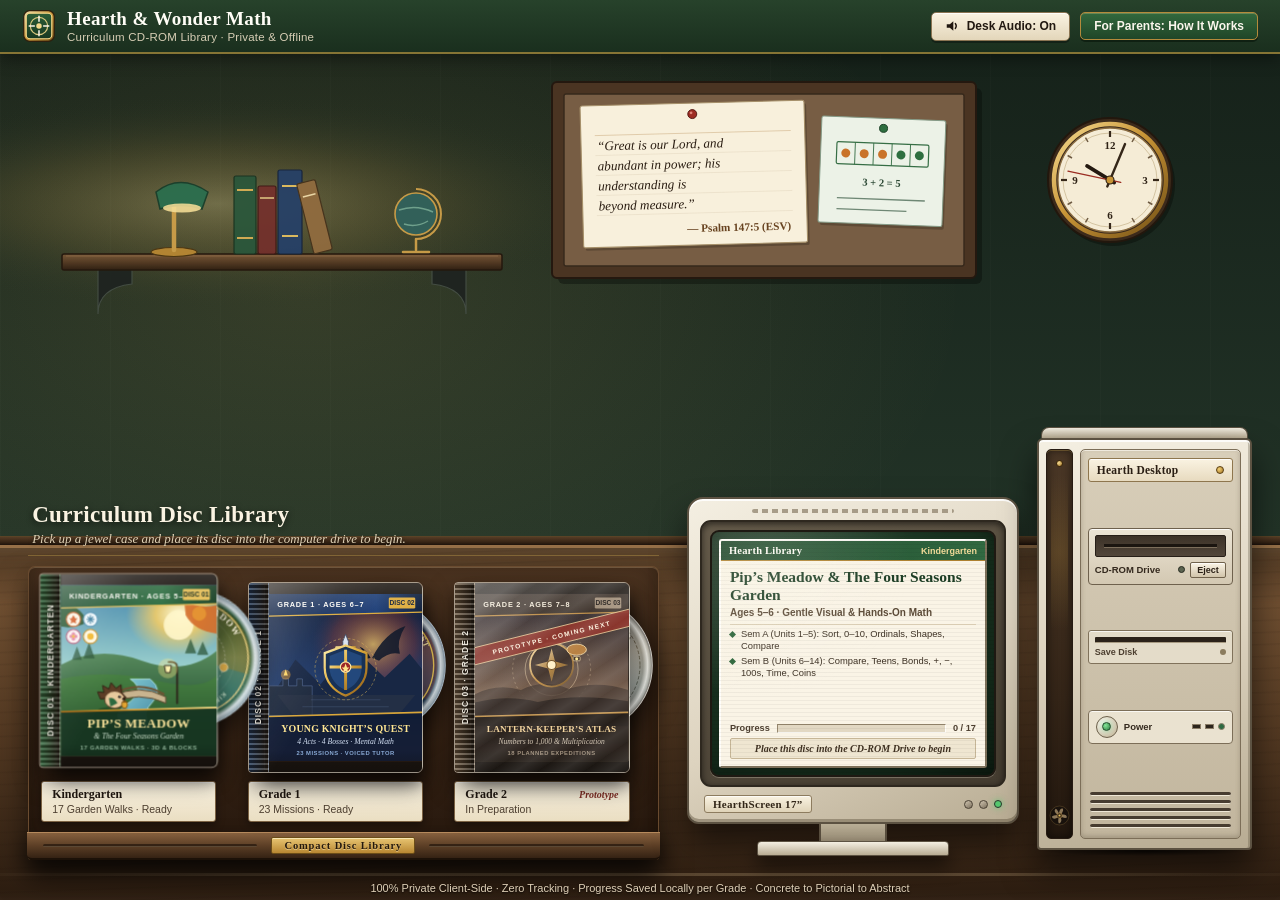
==== commit c8828b69: "Redesign Home Hub as early-2000s study desk CD-ROM launcher" ====
--- a/index.html
+++ b/index.html
@@ -3,11 +3,11 @@
 <head>
   <meta charset="UTF-8" />
   <meta name="viewport" content="width=device-width, initial-scale=1.0, viewport-fit=cover" />
-  <meta name="theme-color" content="#1A1510" />
+  <meta name="theme-color" content="#1B301E" />
   <meta name="apple-mobile-web-app-capable" content="yes" />
   <meta name="apple-mobile-web-app-status-bar-style" content="black-translucent" />
   <meta http-equiv="Content-Security-Policy" content="default-src 'self'; style-src 'self' 'unsafe-inline'; img-src 'self' data:; media-src 'self';" />
-  <title>Hearth &amp; Wonder Math — Classical Homeschool Library</title>
+  <title>Hearth &amp; Wonder Math — Desktop Study Library</title>
   <link rel="manifest" href="manifest.json" />
   <link rel="icon" type="image/svg+xml" href="icon.svg" />
   <link rel="stylesheet" href="hub.css" />
@@ -18,32 +18,171 @@
       <div class="hub-crest" id="hub-crest-icon" aria-hidden="true"></div>
       <div>
         <h1 class="hub-title">Hearth &amp; Wonder Math</h1>
-        <p class="hub-subtitle">Classical Visual &amp; Mental Math · Local &amp; Offline</p>
+        <p class="hub-subtitle">Curriculum CD-ROM Library · Private &amp; Offline</p>
       </div>
     </div>
 
     <div class="hub-top-actions">
-      <button type="button" class="hub-btn-brass" id="btn-hub-about">For Parents: How It Works</button>
+      <button type="button" class="hub-btn-hardware" id="btn-hub-sound" aria-pressed="true" title="Toggle mechanical CD drive &amp; desk audio">
+        <span class="btn-icon-slot" id="hub-sound-icon" aria-hidden="true"></span>
+        <span id="hub-sound-label">Desk Audio: On</span>
+      </button>
+      <button type="button" class="hub-btn-hardware hub-btn-accent" id="btn-hub-about">For Parents: How It Works</button>
     </div>
   </header>
 
-  <main class="hub-stage">
-    <section class="hub-intro" aria-label="Choose a grade level">
-      <div class="hub-kicker-rule">
-        <span class="rule-line"></span>
-        <span class="hub-kicker">CLASSICAL HOMESCHOOL STUDY</span>
-        <span class="rule-line"></span>
-      </div>
-      <h2>Choose a Volume to Open</h2>
-      <p>Select your child’s grade to step directly into their self-contained world, manipulatives, and live Parent Guide.</p>
+  <main class="hub-desk-stage">
+    <div class="room-backdrop" aria-hidden="true">
+      <div class="wall-ambient-glow">
+        <div class="study-wall-frame" id="room-wall-art"></div>
+      </div>
+      <div class="wall-chair-rail"></div>
+      <div class="desk-surface">
+        <div class="desk-grain"></div>
+        <div class="desk-bevel-edge"></div>
+      </div>
+    </div>
+
+    <section class="desk-workspace" aria-label="Curriculum CD-ROM Launcher">
+      <!-- LEFT: CARVED WALNUT CD STAND & JEWEL CASES -->
+      <div class="shelf-zone">
+        <div class="shelf-header-plaque">
+          <h2 class="plaque-title">Curriculum Disc Library</h2>
+          <p class="plaque-subtitle">Pick up a jewel case and place its disc into the computer drive to begin.</p>
+        </div>
+
+        <div class="cd-rack-housing">
+          <div class="cd-rack-grid" id="hub-grade-grid" role="list" aria-label="Grade Curriculum Discs"></div>
+          <div class="cd-rack-rail" aria-hidden="true">
+            <span class="rail-groove"></span>
+            <span class="rail-badge">Compact Disc Library</span>
+            <span class="rail-groove"></span>
+          </div>
+        </div>
+      </div>
+
+      <!-- RIGHT: EARLY-2000s WARM PUTTY CRT MONITOR & DESKTOP TOWER -->
+      <aside class="pc-corner-zone" aria-label="Desktop PC Station">
+        <div class="hardware-ensemble">
+          <!-- CRT DESKTOP MONITOR -->
+          <div class="crt-unit" id="crt-monitor">
+            <div class="crt-outer-shell">
+              <div class="crt-top-vent" aria-hidden="true"></div>
+              <div class="crt-bezel-inner">
+                <div class="crt-screen-glass">
+                  <div class="crt-scanlines" aria-hidden="true"></div>
+                  <div class="crt-glare" aria-hidden="true"></div>
+                  <div class="crt-screen-body" id="crt-screen-body" aria-live="polite"></div>
+                </div>
+              </div>
+              <div class="crt-chin-bar">
+                <div class="crt-brand-plate">HearthScreen 17”</div>
+                <div class="crt-dials" aria-hidden="true">
+                  <span class="crt-dial"></span>
+                  <span class="crt-dial"></span>
+                  <span class="crt-power-led on" id="crt-power-led"></span>
+                </div>
+              </div>
+            </div>
+            <div class="crt-stand-neck" aria-hidden="true"></div>
+            <div class="crt-stand-foot" aria-hidden="true"></div>
+          </div>
+
+          <!-- WARM PUTTY & WALNUT STUDY TOWER -->
+          <div class="pc-tower" id="pc-tower">
+            <div class="tower-top-cap" aria-hidden="true"></div>
+            <div class="tower-chassis">
+              <div class="tower-translucent-strip" aria-hidden="true">
+                <div class="tower-brass-pin"></div>
+                <div class="tower-fan-bay" id="tower-fan-bay"></div>
+                <div class="tower-internal-glow"></div>
+              </div>
+
+              <div class="tower-front-column">
+                <div class="tower-badge-plate">
+                  <span class="tower-model">Hearth Desktop</span>
+                  <span class="tower-crest-dot" aria-hidden="true"></span>
+                </div>
+
+                <!-- DROP TARGET: 5.25" MOTORIZED OPTICAL DRIVE -->
+                <div class="optical-drive-bay" id="pc-drop-zone" role="region" aria-label="PC CD-ROM Drive Drop Zone">
+                  <div class="drive-faceplate">
+                    <div class="drive-slot-bezel">
+                      <span class="drive-door-seam"></span>
+                    </div>
+                    <div class="drive-meta-row">
+                      <span class="drive-label">CD-ROM Drive</span>
+                      <div class="drive-controls">
+                        <span class="drive-busy-led" id="pc-drive-led" aria-hidden="true"></span>
+                        <button type="button" class="drive-eject-btn" id="btn-drive-eject" title="Open or close CD tray" aria-label="Open or close CD tray">Eject</button>
+                      </div>
+                    </div>
+                  </div>
+
+                  <!-- 3D SLIDING OPTICAL TRAY -->
+                  <div class="optical-tray-stage" aria-hidden="true">
+                    <div class="optical-tray" id="pc-disc-tray">
+                      <div class="tray-cradle" id="tray-cradle">
+                        <div class="tray-spindle"></div>
+                        <div class="tray-target-ring"></div>
+                        <div class="tray-inserted-disc" id="tray-inserted-disc"></div>
+                      </div>
+                      <div class="tray-front-lip">
+                        <span class="tray-drop-caption" id="tray-drop-caption">Place Disc Here</span>
+                      </div>
+                    </div>
+                  </div>
+                </div>
+
+                <!-- 3.5" LOCAL SAVE BAY -->
+                <div class="floppy-bay" aria-hidden="true">
+                  <div class="floppy-slot"></div>
+                  <div class="floppy-meta">
+                    <span>Save Disk</span>
+                    <span class="floppy-led" id="pc-save-led"></span>
+                  </div>
+                </div>
+
+                <!-- POWER BUTTON & FRONT PORTS -->
+                <div class="tower-lower-panel">
+                  <div class="power-switch-housing">
+                    <button type="button" class="pc-power-button" id="btn-pc-power" title="Desktop Ready" aria-label="PC Power Status Indicator">
+                      <span class="power-ring"></span>
+                    </button>
+                    <span class="power-caption">Power</span>
+                  </div>
+                  <div class="front-io-ports" aria-hidden="true">
+                    <span class="usb-port"></span>
+                    <span class="usb-port"></span>
+                    <span class="audio-jack"></span>
+                  </div>
+                </div>
+
+                <!-- VENTILATION LOUVERS -->
+                <div class="tower-vents" aria-hidden="true">
+                  <span></span><span></span><span></span><span></span><span></span>
+                </div>
+              </div>
+            </div>
+            <div class="tower-desk-shadow" aria-hidden="true"></div>
+          </div>
+        </div>
+      </aside>
     </section>
 
-    <section class="hub-grid" id="hub-grade-grid" aria-label="Grade Volumes"></section>
-
     <footer class="hub-footer">
-      <span>100% Private Client-Side · Zero Tracking · Progress Saved Locally per Grade · Concrete → Pictorial → Abstract</span>
+      <span>100% Private Client-Side · Zero Tracking · Progress Saved Locally per Grade · Concrete to Pictorial to Abstract</span>
     </footer>
   </main>
+
+  <!-- FLOATING DRAGGED CD-ROM LAYER -->
+  <div id="dragged-disc-layer" class="dragged-disc-layer hidden" aria-hidden="true">
+    <div class="dragged-disc-shadow"></div>
+    <div class="dragged-disc-tilt" id="dragged-disc-tilt">
+      <div class="dragged-disc-art" id="dragged-disc-art"></div>
+      <div class="disc-holo-foil" id="dragged-disc-foil"></div>
+    </div>
+  </div>
 
   <dialog class="hub-dialog hidden" id="hub-about-dialog" aria-labelledby="hub-about-title">
     <div class="hub-dialog-card">
@@ -52,16 +191,16 @@
           <span class="hub-dialog-kicker">PARENT &amp; TEACHER ORIENTATION</span>
           <h2 id="hub-about-title">Calm, Focused Mathematical Order</h2>
         </div>
-        <button type="button" class="hub-close-btn" id="btn-close-about" aria-label="Close">✕</button>
+        <button type="button" class="hub-close-btn" id="btn-close-about" aria-label="Close">x</button>
       </div>
       <div class="hub-about-grid">
         <div class="hub-about-box">
           <h3>Matches Your Math Spine</h3>
-          <p>Every grade follows a clean <strong>Semester A &amp; Semester B</strong> sequence built around Concrete–Pictorial–Abstract models (Five-Frames, Ten-Frames, Number Bonds, Bar Models, Place Value, Time, and Coins).</p>
+          <p>Every grade follows a clean <strong>Semester A &amp; Semester B</strong> sequence built around Concrete-Pictorial-Abstract models (Five-Frames, Ten-Frames, Number Bonds, Bar Models, Place Value, Time, and Coins).</p>
         </div>
         <div class="hub-about-box">
           <h3>Designed for Young Eyes</h3>
-          <p>Each grade opens its own single-screen, zero-scroll world. In Kindergarten, parents click a season or lantern and Pip walks through the 3D garden automatically—no complicated steering.</p>
+          <p>Pick up a CD-ROM and place it into the drive to launch a single-screen, zero-scroll world. In Kindergarten, parents click a season or lantern and Pip walks through the 3D garden automatically.</p>
         </div>
         <div class="hub-about-box">
           <h3>Private &amp; Offline Forever</h3>
@@ -76,6 +215,7 @@
   </dialog>
 
   <script defer src="shared/grades-registry.js"></script>
+  <script defer src="hub-art.js"></script>
   <script defer src="hub.js"></script>
 </body>
 </html>
--- a/hub.css
+++ b/hub.css
@@ -1,17 +1,28 @@
 :root {
-  --study-dark: #16120D;
-  --study-oak: #271E15;
-  --vellum: #FAF4E6;
-  --vellum-warm: #EFE5CF;
-  --vellum-edge: #BBA67B;
-  --ink-deep: #1E1812;
-  --ink-mid: #4B3E30;
+  --room-top: #16221A;
+  --room-mid: #223327;
+  --desk-light: #7B5837;
+  --desk-mid: #533922;
+  --desk-deep: #2B1C10;
+
+  --putty-hi: #F4EFE2;
+  --putty-mid: #DDD3BF;
+  --putty-lo: #B8AC93;
+  --putty-edge: #5C5242;
+
+  --forest-hi: #2D5D38;
+  --forest-mid: #1F4428;
+  --forest-deep: #152D1B;
+
   --brass: #C8962E;
   --brass-bright: #E8C05A;
-  --forest: #245633;
-  --navy: #173156;
+  --vellum: #FAF4E6;
+  --cream-card: #F6EEDC;
+  --ink-deep: #211811;
+  --ink-mid: #4D3F30;
+
   --font-display: 'Palatino Linotype', 'Book Antiqua', Palatino, Georgia, serif;
-  --font-sans: -apple-system, BlinkMacSystemFont, 'Segoe UI', Roboto, sans-serif;
+  --font-sans: 'Trebuchet MS', -apple-system, BlinkMacSystemFont, 'Segoe UI', Roboto, sans-serif;
 }
 
 * {
@@ -25,296 +36,1467 @@
   height: 100vh;
   height: 100dvh;
   overflow: hidden;
-  background:
-    radial-gradient(ellipse at 50% 16%, rgba(232, 192, 90, 0.16) 0%, transparent 56%),
-    radial-gradient(circle at 18% 82%, rgba(36, 86, 51, 0.22) 0%, transparent 45%),
-    linear-gradient(165deg, var(--study-oak) 0%, var(--study-dark) 100%);
-  color: var(--ink-deep);
-  font-family: var(--font-display);
+  background: var(--room-top);
+  color: var(--vellum);
+  font-family: var(--font-sans);
   display: flex;
   flex-direction: column;
   user-select: none;
+  -webkit-user-select: none;
 }
 
 :focus-visible {
   outline: 3px solid var(--brass-bright);
-  outline-offset: 2px;
+  outline-offset: 3px;
 }
 
 .hidden {
   display: none !important;
 }
 
+/* ==================== TOP STUDY BAR ==================== */
 .hub-top-bar {
-  height: 62px;
+  height: 54px;
   flex-shrink: 0;
-  padding: 0 26px;
-  background: rgba(18, 14, 10, 0.88);
-  border-bottom: 2px solid rgba(200, 150, 46, 0.48);
+  padding: 0 22px;
+  background: linear-gradient(180deg, #27422B 0%, #1A2F1E 100%);
+  border-bottom: 2px solid rgba(208, 158, 62, 0.56);
+  box-shadow: 0 4px 16px rgba(0, 0, 0, 0.42);
   display: flex;
   align-items: center;
   justify-content: space-between;
-  gap: 16px;
+  gap: 14px;
+  position: relative;
+  z-index: 20;
 }
 
 .hub-brand {
   display: flex;
   align-items: center;
-  gap: 12px;
+  gap: 11px;
 }
 
 .hub-crest {
-  width: 40px;
-  height: 40px;
+  width: 34px;
+  height: 34px;
   display: flex;
   align-items: center;
   justify-content: center;
 }
 
 .hub-title {
-  font-size: 20px;
-  color: var(--vellum);
-  letter-spacing: 0.03em;
+  font-family: var(--font-display);
+  font-size: 19px;
+  color: #FFFDF6;
+  letter-spacing: 0.02em;
   line-height: 1.1;
 }
 
 .hub-subtitle {
-  font-family: var(--font-sans);
   font-size: 11.5px;
-  color: #C7B99D;
+  color: #D7CEB5;
   letter-spacing: 0.02em;
   margin-top: 2px;
 }
 
-.hub-btn-brass {
-  background: linear-gradient(180deg, #3A2E20 0%, #261D14 100%);
-  color: var(--vellum);
-  border: 1.5px solid var(--brass);
-  border-radius: 6px;
-  padding: 8px 15px;
-  font-family: var(--font-sans);
-  font-size: 12.5px;
-  font-weight: 700;
-  cursor: pointer;
-  transition: border-color 0.14s ease, background 0.14s ease;
-}
-
-.hub-btn-brass:hover {
-  border-color: var(--brass-bright);
-  background: linear-gradient(180deg, #4A3B28 0%, #302519 100%);
-}
-
-.hub-stage {
-  flex: 1;
-  min-height: 0;
-  padding: 20px 30px 14px;
-  display: flex;
-  flex-direction: column;
-  justify-content: space-between;
-  gap: 16px;
-  max-width: 1320px;
-  width: 100%;
-  margin: 0 auto;
-}
-
-.hub-intro {
-  text-align: center;
-  color: var(--vellum);
-}
-
-.hub-kicker-rule {
-  display: flex;
-  align-items: center;
-  justify-content: center;
-  gap: 12px;
-  margin-bottom: 6px;
-}
-
-.rule-line {
-  width: 58px;
-  height: 1px;
-  background: linear-gradient(90deg, transparent, var(--brass), transparent);
-}
-
-.hub-kicker {
-  font-family: var(--font-sans);
-  font-size: 11px;
-  font-weight: 800;
-  letter-spacing: 0.16em;
-  color: var(--brass-bright);
-}
-
-.hub-intro h2 {
-  font-size: clamp(23px, 2.8vw, 31px);
-  color: #FFFDF8;
-  font-weight: 700;
-  margin-bottom: 4px;
-}
-
-.hub-intro p {
-  font-family: var(--font-sans);
-  font-size: 13.5px;
-  color: #D5C9B2;
-}
-
-/* ==================== ILLUMINATED FOLIO VOLUMES ==================== */
-.hub-grid {
-  flex: 1;
-  min-height: 0;
-  display: grid;
-  grid-template-columns: repeat(3, minmax(0, 1fr));
-  gap: 22px;
-  align-items: stretch;
-}
-
-.folio-card {
-  position: relative;
-  background:
-    radial-gradient(circle at 85% 15%, rgba(255, 255, 255, 0.7) 0%, transparent 55%),
-    linear-gradient(160deg, #FDF9EE 0%, #EFE4CC 100%);
-  border: 2px solid var(--vellum-edge);
-  border-left: 12px solid var(--folio-accent, var(--forest));
-  border-radius: 6px 14px 14px 6px;
-  padding: 28px 20px 16px 22px;
-  display: flex;
-  flex-direction: column;
-  justify-content: space-between;
+.hub-top-actions {
+  display: flex;
+  align-items: center;
   gap: 10px;
-  text-decoration: none;
-  color: var(--ink-deep);
-  box-shadow:
-    inset 4px 0 10px rgba(30, 24, 18, 0.12),
-    inset 0 0 0 1px rgba(200, 150, 46, 0.32),
-    0 16px 34px rgba(0, 0, 0, 0.45);
-  transition: transform 0.18s ease, box-shadow 0.18s ease, border-color 0.18s ease;
-}
-
-.folio-card:not(.coming-soon):hover {
-  transform: translateY(-5px);
-  border-color: var(--brass-bright);
-  box-shadow:
-    inset 4px 0 10px rgba(30, 24, 18, 0.12),
-    inset 0 0 0 1.5px var(--brass),
-    0 22px 42px rgba(0, 0, 0, 0.56);
-}
-
-.folio-card.coming-soon {
-  background: linear-gradient(160deg, #EAE2D1 0%, #DDD2BC 100%);
-  opacity: 0.84;
-}
-
-.folio-ribbon {
-  position: absolute;
-  top: -2px;
-  right: 22px;
-  background: var(--folio-accent, var(--forest));
-  color: #FFFDF8;
-  font-family: var(--font-sans);
-  font-size: 10.5px;
-  font-weight: 800;
-  letter-spacing: 0.1em;
-  text-transform: uppercase;
-  padding: 6px 11px 11px;
-  clip-path: polygon(0 0, 100% 0, 100% 100%, 50% 78%, 0 100%);
-  box-shadow: 0 3px 6px rgba(0, 0, 0, 0.25);
-}
-
-.folio-head {
-  display: flex;
-  align-items: flex-start;
-  gap: 14px;
-  padding-right: 106px;
-}
-
-.folio-emblem {
-  width: 58px;
-  height: 58px;
-  border-radius: 8px;
-  background: #FFFDF7;
-  border: 1.5px solid #C8B48B;
-  display: flex;
-  align-items: center;
-  justify-content: center;
-  flex-shrink: 0;
-  box-shadow: inset 0 1px 4px rgba(0, 0, 0, 0.08);
-}
-
-.folio-title {
-  font-size: clamp(19px, 1.95vw, 23px);
-  line-height: 1.18;
-  color: var(--ink-deep);
-}
-
-.folio-subtitle {
-  font-family: var(--font-display);
-  font-style: italic;
-  font-size: 13.5px;
-  color: var(--ink-mid);
-  margin-top: 3px;
-}
-
-.folio-desc {
-  font-family: var(--font-sans);
-  font-size: 13px;
-  line-height: 1.46;
-  color: var(--ink-mid);
-}
-
-.folio-scope {
-  border-top: 1px solid #D3C3A3;
-  border-bottom: 1px solid #D3C3A3;
-  padding: 8px 0;
-  display: flex;
-  flex-direction: column;
-  gap: 4px;
-  font-family: var(--font-sans);
-  font-size: 11.5px;
-  color: var(--ink-mid);
-}
-
-.folio-footer {
-  display: flex;
-  align-items: center;
-  justify-content: space-between;
-  gap: 10px;
-}
-
-.folio-progress {
+}
+
+.hub-btn-hardware {
+  display: inline-flex;
+  align-items: center;
+  gap: 7px;
+  background: linear-gradient(180deg, #FAF3E2 0%, #E3D6BA 100%);
+  color: #211811;
+  border: 1.5px solid #8A7452;
+  border-radius: 5px;
+  padding: 6px 13px;
   font-family: var(--font-sans);
   font-size: 12px;
   font-weight: 700;
-  color: var(--ink-mid);
-  letter-spacing: 0.01em;
-}
-
-.folio-progress strong {
+  cursor: pointer;
+  box-shadow:
+    inset 0 1px 0 rgba(255, 255, 255, 0.85),
+    0 2px 0 #142217;
+  transition: transform 0.12s ease, filter 0.12s ease;
+}
+
+.hub-btn-hardware:hover {
+  filter: brightness(1.04);
+}
+
+.hub-btn-hardware:active {
+  transform: translateY(1px);
+  box-shadow: inset 0 1px 2px rgba(0, 0, 0, 0.25);
+}
+
+.hub-btn-accent {
+  background: linear-gradient(180deg, #32683D 0%, #204628 100%);
+  color: #FAF6EC;
+  border-color: #B48A3B;
+  box-shadow:
+    inset 0 1px 0 rgba(242, 214, 152, 0.28),
+    0 2px 0 #0F2012;
+}
+
+.btn-icon-slot {
+  width: 15px;
+  height: 15px;
+  display: inline-flex;
+  align-items: center;
+  justify-content: center;
+}
+
+/* ==================== STUDY ROOM STAGE & WALL ART ==================== */
+.hub-desk-stage {
+  position: relative;
+  flex: 1;
+  min-height: 0;
+  display: flex;
+  flex-direction: column;
+  justify-content: space-between;
+  overflow: hidden;
+}
+
+.room-backdrop {
+  position: absolute;
+  inset: 0;
+  z-index: 0;
+  pointer-events: none;
+  background:
+    radial-gradient(ellipse at 24% 28%, rgba(240, 196, 98, 0.12) 0%, transparent 48%),
+    linear-gradient(180deg, var(--room-top) 0%, var(--room-mid) 57%, #17231A 58%);
+}
+
+.wall-ambient-glow {
+  position: absolute;
+  inset: 0 0 42% 0;
+  overflow: hidden;
+  background:
+    repeating-linear-gradient(
+      90deg,
+      rgba(255, 248, 226, 0.015) 0px,
+      rgba(255, 248, 226, 0.015) 1px,
+      transparent 1px,
+      transparent 110px
+    );
+}
+
+.study-wall-frame {
+  width: 100%;
+  max-width: 1380px;
+  height: 100%;
+  margin: 0 auto;
+}
+
+.study-wall-svg {
+  width: 100%;
+  height: 100%;
+  display: block;
+}
+
+.wall-chair-rail {
+  position: absolute;
+  left: 0;
+  right: 0;
+  bottom: 42%;
+  height: 9px;
+  background: linear-gradient(180deg, #563C25 0%, #362415 65%, #1E130B 100%);
+  border-top: 1px solid rgba(196, 152, 86, 0.35);
+}
+
+.desk-surface {
+  position: absolute;
+  left: -4%;
+  right: -4%;
+  bottom: 0;
+  height: 42%;
+  background:
+    linear-gradient(180deg, rgba(16, 10, 5, 0.42) 0%, transparent 16%),
+    linear-gradient(180deg, var(--desk-light) 0%, var(--desk-mid) 52%, var(--desk-deep) 100%);
+  border-top: 3px solid #967048;
+  box-shadow: inset 0 4px 16px rgba(255, 224, 170, 0.12);
+}
+
+.desk-grain {
+  position: absolute;
+  inset: 0;
+  opacity: 0.24;
+  background:
+    repeating-linear-gradient(
+      178deg,
+      transparent 0px,
+      transparent 9px,
+      rgba(25, 14, 6, 0.35) 10px,
+      transparent 12px
+    );
+}
+
+.desk-bevel-edge {
+  position: absolute;
+  left: 0;
+  right: 0;
+  bottom: 24px;
+  height: 3px;
+  background: linear-gradient(90deg, transparent 0%, rgba(255, 224, 170, 0.2) 25%, rgba(255, 224, 170, 0.2) 75%, transparent 100%);
+}
+
+/* ==================== WORKSPACE SPLIT ==================== */
+.desk-workspace {
+  position: relative;
+  z-index: 2;
+  flex: 1;
+  min-height: 0;
+  width: 100%;
+  max-width: 1380px;
+  margin: 0 auto;
+  padding: clamp(10px, 1.5vh, 20px) clamp(16px, 2.2vw, 30px) 16px;
+  display: flex;
+  align-items: flex-end;
+  justify-content: space-between;
+  gap: clamp(16px, 2.2vw, 30px);
+}
+
+/* ==================== LEFT ZONE: WALNUT CD STAND & JEWEL CASES ==================== */
+.shelf-zone {
+  flex: 1.16;
+  min-width: 0;
+  min-height: 0;
+  display: flex;
+  flex-direction: column;
+  justify-content: flex-end;
+  gap: 10px;
+}
+
+.shelf-header-plaque {
+  padding: 0 4px 8px;
+  border-bottom: 1px solid rgba(232, 192, 90, 0.3);
+}
+
+.plaque-title {
+  font-family: var(--font-display);
+  font-size: clamp(18px, 1.9vw, 23px);
+  font-weight: 700;
+  color: #FAF3E2;
+  letter-spacing: 0.015em;
+  line-height: 1.15;
+  text-shadow: 0 2px 6px rgba(10, 14, 10, 0.72);
+}
+
+.plaque-subtitle {
+  margin-top: 3px;
+  font-family: var(--font-display);
+  font-style: italic;
+  font-size: 13px;
+  color: #DFD2B6;
+  text-shadow: 0 1px 4px rgba(10, 14, 10, 0.7);
+}
+
+.cd-rack-housing {
+  flex: 0 0 auto;
+  display: flex;
+  flex-direction: column;
+  justify-content: flex-end;
+  padding: 15px 12px 0;
+  background:
+    linear-gradient(180deg, #4B3320 0%, #352214 58%, #25170D 100%);
+  border: 1.5px solid #6B4C30;
+  border-bottom: none;
+  border-radius: 7px 7px 3px 3px;
+  box-shadow:
+    inset 0 1px 0 rgba(255, 224, 174, 0.22),
+    inset 0 -10px 22px rgba(10, 6, 3, 0.45),
+    0 16px 30px rgba(0, 0, 0, 0.56);
+}
+
+.cd-rack-grid {
+  flex: 0 0 auto;
+  display: grid;
+  grid-template-columns: repeat(3, minmax(0, 1fr));
+  gap: clamp(8px, 1.2vw, 18px);
+  align-items: end;
+  padding-bottom: 10px;
+}
+
+.cd-rack-rail {
+  height: 28px;
+  margin: 0 -14px;
+  padding: 0 16px;
+  background:
+    linear-gradient(180deg, #86603E 0%, #5B3E25 52%, #352213 100%);
+  border-top: 1.5px solid #B68A5D;
+  border-bottom: 2px solid #1C1108;
+  border-radius: 0 0 5px 5px;
+  display: flex;
+  align-items: center;
+  justify-content: space-between;
+  gap: 14px;
+  box-shadow: 0 10px 20px rgba(0, 0, 0, 0.58);
+}
+
+.rail-groove {
+  flex: 1;
+  height: 3px;
+  background: rgba(24, 14, 7, 0.58);
+  border-bottom: 1px solid rgba(255, 228, 184, 0.2);
+  border-radius: 2px;
+}
+
+.rail-badge {
+  background: linear-gradient(180deg, #E8C572 0%, #B88732 100%);
+  border: 1px solid #6B4D18;
+  border-radius: 2px;
+  padding: 2px 12px;
+  font-family: var(--font-display);
+  font-size: 10.5px;
+  font-weight: 700;
+  letter-spacing: 0.08em;
+  color: #24180B;
+  text-shadow: 0 1px 0 rgba(255, 240, 198, 0.55);
+  box-shadow: inset 0 1px 0 rgba(255, 246, 210, 0.65);
+  white-space: nowrap;
+}
+
+/* ==================== JEWEL CASE + PEEKING CD-ROM ==================== */
+.jewel-case-slot {
+  position: relative;
+  display: flex;
+  flex-direction: column;
+  align-items: center;
+  justify-content: flex-end;
+  min-height: 0;
+  padding-right: 16px;
+}
+
+.jewel-case-btn {
+  position: relative;
+  width: 100%;
+  max-width: 220px;
+  aspect-ratio: 222 / 242;
+  max-height: min(296px, 40vh);
+  background: transparent;
+  border: none;
+  padding: 0;
+  cursor: grab;
+  touch-action: none;
+  transform-style: preserve-3d;
+  transition: transform 0.2s cubic-bezier(0.2, 0.8, 0.2, 1), filter 0.2s ease;
+}
+
+.jewel-case-btn:hover,
+.jewel-case-btn.is-selected {
+  transform: translateY(-7px) scale(1.02);
+  z-index: 8;
+}
+
+.jewel-case-btn:active {
+  cursor: grabbing;
+}
+
+.jewel-case-btn.is-nudge {
+  animation: case-nudge 0.45s ease;
+}
+
+/* Smoky Translucent Jewel Tray Interior */
+.case-inner-tray {
+  position: absolute;
+  inset: 3px 0 3px 16px;
+  border-radius: 0 5px 5px 0;
+  background:
+    radial-gradient(circle at 54% 50%, #1F1812 0%, #1F1812 13%, #3A2E23 14%, #3A2E23 18%, rgba(36, 29, 22, 0.94) 19%),
+    linear-gradient(145deg, var(--case-tint, #244F38) 0%, #1E1610 100%);
+  border: 1.5px solid rgba(244, 232, 206, 0.32);
+  box-shadow:
+    inset 0 0 14px rgba(0, 0, 0, 0.65),
+    0 12px 18px rgba(0, 0, 0, 0.52);
+  overflow: hidden;
+}
+
+.case-spindle-rosette {
+  position: absolute;
+  left: 54%;
+  top: 50%;
+  width: 34px;
+  height: 34px;
+  transform: translate(-50%, -50%);
+  border-radius: 50%;
+  background:
+    repeating-conic-gradient(from 0deg, #B5A894 0deg 22deg, #332920 22deg 45deg);
+  border: 2px solid #DED4C1;
+  opacity: 0.78;
+}
+
+.case-empty-note {
+  position: absolute;
+  left: 8px;
+  right: 8px;
+  bottom: 12px;
+  text-align: center;
+  font-family: var(--font-display);
+  font-style: italic;
+  font-size: 11px;
+  color: rgba(246, 238, 220, 0.85);
+}
+
+/* Peeking CD-ROM Disc Slid Out on the Right */
+.case-peeking-disc {
+  position: absolute;
+  top: 8%;
+  right: -24px;
+  width: 78%;
+  aspect-ratio: 1 / 1;
+  border-radius: 50%;
+  transition: transform 0.24s cubic-bezier(0.2, 0.85, 0.25, 1), opacity 0.16s ease;
+  filter: drop-shadow(4px 8px 12px rgba(0, 0, 0, 0.55));
+  pointer-events: none;
+  z-index: 1;
+}
+
+.jewel-case-btn:hover .case-peeking-disc,
+.jewel-case-btn.is-selected .case-peeking-disc {
+  transform: translateX(18px) rotate(16deg);
+}
+
+.jewel-case-btn.is-disc-removed .case-peeking-disc {
+  opacity: 0;
+  transform: translateX(34px) scale(0.92);
+}
+
+.cd-disc-svg {
+  width: 100%;
+  height: 100%;
+  display: block;
+}
+
+.disc-holo-foil {
+  position: absolute;
+  inset: 2%;
+  border-radius: 50%;
+  background:
+    conic-gradient(
+      from var(--foil-angle, 35deg),
+      rgba(255, 255, 255, 0.0) 0deg,
+      rgba(255, 224, 140, 0.22) 38deg,
+      rgba(140, 224, 210, 0.2) 76deg,
+      rgba(255, 255, 255, 0.02) 125deg,
+      rgba(255, 200, 120, 0.2) 205deg,
+      rgba(155, 216, 224, 0.2) 250deg,
+      rgba(255, 255, 255, 0.0) 360deg
+    );
+  mix-blend-mode: screen;
+  pointer-events: none;
+  -webkit-mask-image: radial-gradient(circle, transparent 0 18%, black 19% 100%);
+  mask-image: radial-gradient(circle, transparent 0 18%, black 19% 100%);
+}
+
+/* Clear Plastic Jewel Case Front Lid */
+.case-front-shell {
+  position: relative;
+  z-index: 2;
+  width: 100%;
+  height: 100%;
+  display: flex;
+  border-radius: 4px 6px 6px 4px;
+  border: 1.5px solid rgba(248, 242, 228, 0.56);
+  box-shadow:
+    inset 0 1px 0 rgba(255, 255, 255, 0.52),
+    inset 0 -1px 0 rgba(0, 0, 0, 0.35),
+    0 12px 24px rgba(0, 0, 0, 0.54);
+  overflow: hidden;
+  transition: transform 0.22s ease, opacity 0.2s ease;
+}
+
+.jewel-case-btn.is-disc-removed .case-front-shell {
+  transform: perspective(600px) rotateY(-12deg);
+  opacity: 0.42;
+}
+
+.case-ribbed-spine {
+  width: 20px;
+  flex-shrink: 0;
+  background:
+    repeating-linear-gradient(
+      180deg,
+      rgba(255, 252, 244, 0.22) 0px,
+      rgba(255, 252, 244, 0.22) 2px,
+      rgba(22, 16, 10, 0.45) 2px,
+      rgba(22, 16, 10, 0.45) 5px
+    ),
+    linear-gradient(90deg, var(--case-tint, #244F38), rgba(24, 18, 12, 0.88));
+  border-right: 1px solid rgba(255, 250, 236, 0.34);
+  display: flex;
+  align-items: center;
+  justify-content: center;
+  overflow: hidden;
+}
+
+.case-spine-text {
+  writing-mode: vertical-rl;
+  transform: rotate(180deg);
+  font-family: var(--font-sans);
+  font-size: 8.5px;
+  font-weight: 800;
+  letter-spacing: 0.12em;
+  color: rgba(255, 251, 240, 0.9);
+  text-shadow: 0 1px 2px rgba(0, 0, 0, 0.8);
+  white-space: nowrap;
+}
+
+.case-cover-window {
+  position: relative;
+  flex: 1;
+  min-width: 0;
+  background: #1B1510;
+  overflow: hidden;
+}
+
+.cover-art-svg {
+  width: 100%;
+  height: 100%;
+  display: block;
+}
+
+.case-plastic-glare {
+  position: absolute;
+  inset: 0;
+  pointer-events: none;
+  background:
+    linear-gradient(122deg, rgba(255, 255, 255, 0.26) 0%, rgba(255, 255, 255, 0.05) 28%, transparent 45%),
+    linear-gradient(180deg, rgba(255, 255, 255, 0.14) 0%, transparent 18%, transparent 88%, rgba(0, 0, 0, 0.24) 100%);
+}
+
+.case-shrinkwrap-sheen {
+  position: absolute;
+  inset: 0;
+  pointer-events: none;
+  background:
+    repeating-linear-gradient(
+      -34deg,
+      rgba(255, 255, 255, 0.03) 0px,
+      rgba(255, 255, 255, 0.11) 12px,
+      rgba(255, 255, 255, 0.02) 26px
+    );
+}
+
+/* Archival Cream Slip Label Pinned Under Each Jewel Case Slot */
+.case-shelf-plaque {
+  margin-top: 8px;
+  width: 100%;
+  max-width: 216px;
+  background: linear-gradient(180deg, #FAF3E2 0%, #EADEC2 100%);
+  border: 1.5px solid #7C6344;
+  border-radius: 3px;
+  padding: 5px 10px 6px;
   color: var(--ink-deep);
-}
-
-.folio-cta {
-  font-family: var(--font-sans);
-  font-size: 13px;
-  font-weight: 800;
-  color: #FFFDF8;
-  padding: 9px 14px;
+  box-shadow:
+    inset 0 1px 0 rgba(255, 255, 255, 0.72),
+    0 3px 8px rgba(0, 0, 0, 0.42);
+}
+
+.plaque-top-row {
+  display: flex;
+  align-items: baseline;
+  justify-content: space-between;
+  gap: 6px;
+}
+
+.plaque-grade {
+  font-family: var(--font-display);
+  font-size: 12px;
+  font-weight: 700;
+  color: var(--ink-deep);
+  white-space: nowrap;
+}
+
+.plaque-action-cue {
+  font-family: var(--font-display);
+  font-style: italic;
+  font-size: 10px;
+  font-weight: 700;
+  color: #822F26;
   white-space: nowrap;
   flex-shrink: 0;
-  border-radius: 6px;
-  border: 1.5px solid rgba(0, 0, 0, 0.25);
-  box-shadow: 0 3px 0 rgba(0, 0, 0, 0.28);
-}
-
-.folio-cta.disabled {
-  background: #7A7061;
-  box-shadow: none;
-}
-
+}
+
+.plaque-progress {
+  margin-top: 1px;
+  font-family: var(--font-sans);
+  font-size: 10.5px;
+  color: var(--ink-mid);
+  white-space: nowrap;
+  overflow: hidden;
+  text-overflow: ellipsis;
+}
+
+.plaque-progress strong {
+  color: #1F4D2B;
+}
+
+/* ==================== RIGHT ZONE: EARLY-2000s PUTTY CRT + DESKTOP TOWER ==================== */
+.pc-corner-zone {
+  flex: 1.04;
+  min-width: 444px;
+  max-width: 604px;
+  min-height: 0;
+  display: flex;
+  align-items: flex-end;
+  justify-content: flex-end;
+}
+
+.hardware-ensemble {
+  width: 100%;
+  display: flex;
+  align-items: flex-end;
+  justify-content: flex-end;
+  gap: clamp(10px, 1.4vw, 18px);
+  padding-bottom: 4px;
+}
+
+/* Classic Warm Putty CRT Studio Monitor */
+.crt-unit {
+  flex: 1.25;
+  min-width: 248px;
+  max-width: 332px;
+  display: flex;
+  flex-direction: column;
+  align-items: center;
+  position: relative;
+  z-index: 4;
+}
+
+.crt-outer-shell {
+  width: 100%;
+  background:
+    linear-gradient(155deg, var(--putty-hi) 0%, var(--putty-mid) 56%, var(--putty-lo) 100%);
+  border: 2px solid var(--putty-edge);
+  border-radius: 16px 16px 12px 12px;
+  padding: 10px 11px 9px;
+  box-shadow:
+    inset 0 2px 0 rgba(255, 255, 255, 0.85),
+    inset 0 -3px 0 rgba(88, 76, 56, 0.42),
+    0 18px 32px rgba(0, 0, 0, 0.56);
+}
+
+.crt-top-vent {
+  width: 66%;
+  height: 4px;
+  margin: 0 auto 7px;
+  border-radius: 2px;
+  background: repeating-linear-gradient(
+    90deg,
+    #8B7E68 0px,
+    #8B7E68 6px,
+    transparent 6px,
+    transparent 10px
+  );
+  opacity: 0.72;
+}
+
+.crt-bezel-inner {
+  background: linear-gradient(160deg, #655B4A 0%, #443C30 100%);
+  border: 2px solid #2E281F;
+  border-radius: 11px;
+  padding: 8px;
+  box-shadow: inset 0 2px 6px rgba(0, 0, 0, 0.56);
+}
+
+.crt-screen-glass {
+  position: relative;
+  aspect-ratio: 4 / 3.45;
+  min-height: 194px;
+  max-height: 262px;
+  background:
+    radial-gradient(ellipse at 36% 28%, #2E583A 0%, #1C3924 72%, #112416 100%);
+  border: 2px solid #1E1912;
+  border-radius: 9px;
+  overflow: hidden;
+  box-shadow:
+    inset 0 0 18px rgba(0, 0, 0, 0.52),
+    0 1px 0 rgba(255, 248, 228, 0.25);
+}
+
+.crt-scanlines {
+  position: absolute;
+  inset: 0;
+  pointer-events: none;
+  z-index: 4;
+  background: repeating-linear-gradient(
+    180deg,
+    rgba(0, 0, 0, 0.045) 0px,
+    rgba(0, 0, 0, 0.045) 1px,
+    transparent 1px,
+    transparent 4px
+  );
+}
+
+.crt-glare {
+  position: absolute;
+  inset: 0;
+  pointer-events: none;
+  z-index: 5;
+  background:
+    radial-gradient(ellipse at 18% 12%, rgba(255, 252, 240, 0.14) 0%, transparent 45%),
+    linear-gradient(145deg, rgba(255, 248, 224, 0.05) 0%, transparent 40%);
+}
+
+.crt-screen-body {
+  position: relative;
+  z-index: 2;
+  height: 100%;
+  padding: 7px;
+  display: flex;
+  flex-direction: column;
+  overflow: hidden;
+}
+
+/* Classic Early-2000s Cream Parchment AutoPlay Dialog Inside the Monitor */
+.crt-autoplay-window {
+  flex: 1;
+  min-height: 0;
+  background: #FAF4E6;
+  border-top: 2px solid #FFFDF9;
+  border-left: 2px solid #FFFDF9;
+  border-right: 2px solid #7C705A;
+  border-bottom: 2px solid #7C705A;
+  border-radius: 3px;
+  display: flex;
+  flex-direction: column;
+  justify-content: space-between;
+  overflow: hidden;
+  box-shadow: 0 4px 12px rgba(0, 0, 0, 0.42);
+}
+
+.crt-win-bar {
+  flex-shrink: 0;
+  padding: 4px 8px;
+  background: linear-gradient(90deg, #1E462A 0%, #316941 100%);
+  border-bottom: 1.5px solid #B68732;
+  display: flex;
+  align-items: center;
+  justify-content: space-between;
+  gap: 8px;
+}
+
+.crt-win-title {
+  font-family: var(--font-display);
+  font-size: 10.5px;
+  font-weight: 700;
+  color: #FFFDF6;
+  letter-spacing: 0.02em;
+  white-space: nowrap;
+}
+
+.crt-win-tag {
+  font-family: var(--font-sans);
+  font-size: 9px;
+  font-weight: 700;
+  color: #F4DC9A;
+  white-space: nowrap;
+}
+
+.crt-win-content {
+  flex: 1;
+  min-height: 0;
+  overflow: hidden;
+  padding: 7px 9px 4px;
+  display: flex;
+  flex-direction: column;
+  justify-content: flex-start;
+  gap: 3px;
+  color: var(--ink-deep);
+}
+
+.crt-title {
+  font-family: var(--font-display);
+  font-size: clamp(13px, 1.25vw, 15.5px);
+  font-weight: 700;
+  color: #1D3E25;
+  line-height: 1.15;
+}
+
+.crt-sub {
+  font-family: var(--font-sans);
+  font-size: 10px;
+  font-weight: 600;
+  line-height: 1.25;
+  color: #5C4B38;
+}
+
+.crt-scope-list {
+  display: flex;
+  flex-direction: column;
+  gap: 3px;
+  margin-top: 2px;
+  padding-top: 3px;
+  border-top: 1px solid #E3D6BC;
+  font-family: var(--font-sans);
+  font-size: 9.4px;
+  line-height: 1.26;
+  color: #3D3124;
+}
+
+.crt-scope-item {
+  display: flex;
+  align-items: flex-start;
+  gap: 6px;
+}
+
+.crt-bullet {
+  width: 5px;
+  height: 5px;
+  margin-top: 3.5px;
+  flex-shrink: 0;
+  background: #2D663B;
+  transform: rotate(45deg);
+}
+
+.crt-bottom-stack {
+  flex-shrink: 0;
+  padding: 0 9px 7px;
+  display: flex;
+  flex-direction: column;
+  gap: 5px;
+}
+
+.crt-gauge-row {
+  display: flex;
+  align-items: center;
+  justify-content: space-between;
+  gap: 7px;
+  font-family: var(--font-sans);
+  font-size: 9.2px;
+  font-weight: 700;
+  color: #4D3F30;
+}
+
+.crt-gauge-track {
+  flex: 1;
+  height: 9px;
+  background: #E2D8C3;
+  border-top: 1.5px solid #96876E;
+  border-left: 1.5px solid #96876E;
+  border-right: 1.5px solid #FFFDF8;
+  border-bottom: 1.5px solid #FFFDF8;
+  padding: 1px;
+  overflow: hidden;
+}
+
+.crt-gauge-fill {
+  height: 100%;
+  background: linear-gradient(90deg, #2D6B3E 0%, #448E54 100%);
+  transition: width 0.22s ease;
+}
+
+.crt-win-footer {
+  flex-shrink: 0;
+  padding: 4px 7px;
+  background: #EFE6D1;
+  border: 1px solid #C6B697;
+  border-radius: 2px;
+  font-family: var(--font-display);
+  font-style: italic;
+  font-size: 10px;
+  font-weight: 700;
+  color: #3E3021;
+  text-align: center;
+  white-space: nowrap;
+  overflow: hidden;
+  text-overflow: ellipsis;
+}
+
+.crt-win-footer.is-ready {
+  background: #DCEAD9;
+  border-color: #2E6B3E;
+  color: #164023;
+}
+
+.crt-win-footer.is-alert {
+  background: #F4E0DA;
+  border-color: #9E372B;
+  color: #701E15;
+}
+
+.crt-chin-bar {
+  margin-top: 8px;
+  display: flex;
+  align-items: center;
+  justify-content: space-between;
+  padding: 0 4px;
+}
+
+.crt-brand-plate {
+  font-family: var(--font-display);
+  font-size: 11px;
+  font-weight: 700;
+  letter-spacing: 0.03em;
+  color: #322618;
+  background: linear-gradient(180deg, #FAF3E2 0%, #DFD3B8 100%);
+  border: 1px solid #8D7C5F;
+  border-radius: 3px;
+  padding: 2px 8px;
+  box-shadow: inset 0 1px 0 rgba(255, 255, 255, 0.7);
+}
+
+.crt-dials {
+  display: flex;
+  align-items: center;
+  gap: 6px;
+}
+
+.crt-dial {
+  width: 9px;
+  height: 9px;
+  border-radius: 50%;
+  background: linear-gradient(145deg, #CFC4AF, #7D715E);
+  border: 1px solid #4A4134;
+}
+
+.crt-power-led {
+  width: 8px;
+  height: 8px;
+  border-radius: 50%;
+  background: #59695B;
+  border: 1px solid #2A352C;
+}
+
+.crt-power-led.on {
+  background: #55C96F;
+  box-shadow: 0 0 6px rgba(85, 201, 111, 0.72);
+}
+
+.crt-stand-neck {
+  width: 68px;
+  height: 17px;
+  background: linear-gradient(180deg, #B9AE96 0%, #988C75 100%);
+  border-left: 2px solid #594E3E;
+  border-right: 2px solid #594E3E;
+}
+
+.crt-stand-foot {
+  width: 58%;
+  height: 15px;
+  background: linear-gradient(180deg, var(--putty-hi) 0%, var(--putty-lo) 100%);
+  border: 1.5px solid var(--putty-edge);
+  border-radius: 4px 4px 2px 2px;
+  box-shadow: 0 10px 18px rgba(0, 0, 0, 0.56);
+}
+
+/* Warm Putty & Walnut Study PC Tower */
+.pc-tower {
+  position: relative;
+  width: clamp(192px, 16.8vw, 228px);
+  flex-shrink: 0;
+  display: flex;
+  flex-direction: column;
+  z-index: 6;
+}
+
+.tower-top-cap {
+  height: 11px;
+  margin: 0 4px;
+  background: linear-gradient(180deg, var(--putty-hi) 0%, var(--putty-lo) 100%);
+  border: 1.5px solid var(--putty-edge);
+  border-bottom: none;
+  border-radius: 8px 8px 0 0;
+}
+
+.tower-chassis {
+  position: relative;
+  display: flex;
+  height: clamp(326px, 46vh, 412px);
+  background:
+    linear-gradient(170deg, var(--putty-hi) 0%, var(--putty-mid) 48%, var(--putty-lo) 100%);
+  border: 2px solid var(--putty-edge);
+  border-radius: 6px 6px 4px 4px;
+  padding: 9px 9px 9px 7px;
+  gap: 7px;
+  box-shadow:
+    inset 0 2px 0 rgba(255, 255, 255, 0.84),
+    inset -2px 0 0 rgba(88, 76, 56, 0.3),
+    0 18px 34px rgba(0, 0, 0, 0.6);
+}
+
+.tower-translucent-strip {
+  position: relative;
+  width: 27px;
+  flex-shrink: 0;
+  background:
+    linear-gradient(180deg, #4A3726 0%, #332417 64%, #22170E 100%);
+  border: 1.5px solid #261B12;
+  border-radius: 5px;
+  overflow: hidden;
+  display: flex;
+  flex-direction: column;
+  align-items: center;
+  justify-content: space-between;
+  padding: 10px 0 12px;
+  box-shadow:
+    inset 0 1px 0 rgba(232, 192, 90, 0.25),
+    inset 0 0 10px rgba(0, 0, 0, 0.55);
+}
+
+.tower-brass-pin {
+  width: 7px;
+  height: 7px;
+  border-radius: 50%;
+  background: radial-gradient(circle at 35% 35%, #F6DC93, #9B6E22);
+  border: 1px solid #3C280A;
+}
+
+.tower-internal-glow {
+  position: absolute;
+  inset: 24px 4px auto 4px;
+  height: 48%;
+  background: radial-gradient(circle at 50% 42%, rgba(232, 180, 74, 0.16) 0%, transparent 72%);
+  pointer-events: none;
+}
+
+.tower-fan-bay {
+  width: 21px;
+  height: 21px;
+  position: relative;
+  z-index: 2;
+}
+
+.tower-fan-svg {
+  width: 100%;
+  height: 100%;
+  display: block;
+}
+
+.tower-fan-svg .fan-blades {
+  transform-origin: 40px 40px;
+  animation: tower-fan-spin 4.2s linear infinite;
+}
+
+.tower-front-column {
+  flex: 1;
+  min-width: 0;
+  display: flex;
+  flex-direction: column;
+  justify-content: space-between;
+  gap: 8px;
+  background: linear-gradient(180deg, #D8CEB9 0%, #C2B69E 100%);
+  border: 1.5px solid #7C6E58;
+  border-radius: 5px;
+  padding: 8px 7px;
+  box-shadow:
+    inset 0 1px 0 rgba(255, 252, 244, 0.65),
+    inset 0 -2px 5px rgba(72, 60, 42, 0.28);
+}
+
+.tower-badge-plate {
+  display: flex;
+  align-items: center;
+  justify-content: space-between;
+  gap: 6px;
+  padding: 5px 8px;
+  background: linear-gradient(180deg, #FAF3E2 0%, #E7DABF 100%);
+  border: 1px solid #8E764E;
+  border-radius: 3px;
+  box-shadow: inset 0 1px 0 rgba(255, 255, 255, 0.8);
+}
+
+.tower-model {
+  font-family: var(--font-display);
+  font-size: 11.5px;
+  font-weight: 700;
+  letter-spacing: 0.02em;
+  color: #2A1E13;
+  white-space: nowrap;
+}
+
+.tower-crest-dot {
+  width: 8px;
+  height: 8px;
+  border-radius: 50%;
+  background: radial-gradient(circle at 35% 35%, #F2D074, #A67524);
+  border: 1px solid #593E11;
+  flex-shrink: 0;
+}
+
+/* 5.25" Optical Drive Bay + Sliding 3D Tray */
+.optical-drive-bay {
+  position: relative;
+  padding: 6px;
+  background: linear-gradient(180deg, #ECE5D5 0%, #D3C8B2 100%);
+  border: 1.5px solid #6E614D;
+  border-radius: 4px;
+  box-shadow: inset 0 1px 0 rgba(255, 255, 255, 0.82);
+  transition: border-color 0.15s ease, box-shadow 0.15s ease;
+}
+
+.optical-drive-bay.is-drop-ready {
+  border-color: #2E6E3E;
+  box-shadow:
+    0 0 0 2px rgba(232, 192, 90, 0.65),
+    0 0 22px rgba(94, 196, 120, 0.48);
+}
+
+.drive-faceplate {
+  display: flex;
+  flex-direction: column;
+  gap: 5px;
+}
+
+.drive-slot-bezel {
+  height: 22px;
+  background: linear-gradient(180deg, #3C3228 0%, #52463A 100%);
+  border: 1.5px solid #261E17;
+  border-radius: 2px;
+  display: flex;
+  align-items: center;
+  justify-content: center;
+  position: relative;
+}
+
+.drive-door-seam {
+  width: 88%;
+  height: 4px;
+  background: #1B1510;
+  border-bottom: 1px solid #7C6E5B;
+}
+
+.drive-meta-row {
+  display: flex;
+  align-items: center;
+  justify-content: space-between;
+  gap: 4px;
+}
+
+.drive-label {
+  font-family: var(--font-sans);
+  font-size: 9.5px;
+  font-weight: 700;
+  color: #34291E;
+  white-space: nowrap;
+}
+
+.drive-controls {
+  display: flex;
+  align-items: center;
+  gap: 5px;
+}
+
+.drive-busy-led {
+  width: 7px;
+  height: 7px;
+  border-radius: 50%;
+  background: #5B6350;
+  border: 1px solid #262A20;
+}
+
+.drive-busy-led.active {
+  background: #5ED178;
+  box-shadow: 0 0 6px #5ED178;
+}
+
+.drive-busy-led.reading {
+  background: #EAA938;
+  box-shadow: 0 0 7px #EAA938;
+  animation: led-blink 0.22s steps(2) infinite;
+}
+
+.drive-eject-btn {
+  background: linear-gradient(180deg, #FAF4E6 0%, #D1C4AA 100%);
+  color: #2A2016;
+  border: 1px solid #70624C;
+  border-radius: 2px;
+  padding: 2px 6px;
+  font-family: var(--font-sans);
+  font-size: 9px;
+  font-weight: 700;
+  cursor: pointer;
+  box-shadow: inset 0 1px 0 rgba(255, 255, 255, 0.8);
+}
+
+.drive-eject-btn:hover {
+  filter: brightness(1.04);
+}
+
+/* 3D Sliding Disc Tray */
+.optical-tray-stage {
+  position: relative;
+  height: 0;
+  z-index: 40;
+}
+
+.optical-tray {
+  position: absolute;
+  left: -18px;
+  right: -18px;
+  top: -12px;
+  padding: 8px 10px 10px;
+  background: linear-gradient(180deg, #3B3228 0%, #201A14 100%);
+  border: 2px solid #8A7A63;
+  border-radius: 8px 8px 12px 12px;
+  box-shadow:
+    inset 0 2px 10px rgba(0, 0, 0, 0.8),
+    0 18px 30px rgba(0, 0, 0, 0.72);
+  transform-origin: top center;
+  transform: perspective(540px) rotateX(68deg) translateY(-16px) scaleY(0.12);
+  opacity: 0;
+  pointer-events: none;
+  transition: transform 0.28s cubic-bezier(0.2, 0.85, 0.25, 1), opacity 0.18s ease;
+}
+
+.optical-drive-bay.is-tray-open .optical-tray {
+  transform: perspective(540px) rotateX(34deg) translateY(8px) scaleY(1);
+  opacity: 1;
+}
+
+.optical-drive-bay.is-drop-ready .optical-tray {
+  border-color: var(--brass-bright);
+  box-shadow:
+    inset 0 0 18px rgba(103, 210, 128, 0.35),
+    0 20px 34px rgba(0, 0, 0, 0.78);
+}
+
+.tray-cradle {
+  position: relative;
+  width: 112px;
+  height: 112px;
+  margin: 0 auto;
+  border-radius: 50%;
+  background: radial-gradient(circle, #17130F 0%, #272019 74%, #3D3329 100%);
+  border: 2px solid #6D5F4D;
+  display: flex;
+  align-items: center;
+  justify-content: center;
+}
+
+.tray-spindle {
+  width: 18px;
+  height: 18px;
+  border-radius: 50%;
+  background: radial-gradient(circle, #EFE7D6 0%, #7C6F5C 72%);
+  border: 1.5px solid #241D16;
+  z-index: 1;
+}
+
+.tray-target-ring {
+  position: absolute;
+  inset: 8px;
+  border-radius: 50%;
+  border: 2px dashed rgba(232, 192, 90, 0.55);
+  pointer-events: none;
+}
+
+.optical-drive-bay.is-drop-ready .tray-target-ring {
+  border-color: #9BF0AC;
+  box-shadow: 0 0 12px rgba(155, 240, 172, 0.45);
+}
+
+.tray-inserted-disc {
+  position: absolute;
+  inset: 2px;
+  border-radius: 50%;
+  opacity: 0;
+  z-index: 2;
+  transition: opacity 0.12s ease;
+}
+
+.tray-inserted-disc.has-disc {
+  opacity: 1;
+}
+
+.tray-inserted-disc.spinning {
+  animation: disc-spin 0.48s linear infinite;
+}
+
+.tray-front-lip {
+  margin-top: 6px;
+  text-align: center;
+}
+
+.tray-drop-caption {
+  font-family: var(--font-display);
+  font-size: 10.5px;
+  font-weight: 700;
+  letter-spacing: 0.04em;
+  color: #F4E6C4;
+}
+
+.optical-drive-bay.is-drop-ready .tray-drop-caption {
+  color: #B4F5C0;
+}
+
+/* 3.5" Save Disk Bay, Power Switch & Louvers */
+.floppy-bay {
+  padding: 6px;
+  background: #E4DCC9;
+  border: 1px solid #80725B;
+  border-radius: 3px;
+  box-shadow: inset 0 1px 0 rgba(255, 255, 255, 0.72);
+}
+
+.floppy-slot {
+  height: 6px;
+  background: #2C231A;
+  border-bottom: 1px solid #A89B82;
+  border-radius: 1px;
+  margin-bottom: 4px;
+}
+
+.floppy-meta {
+  display: flex;
+  align-items: center;
+  justify-content: space-between;
+  font-family: var(--font-sans);
+  font-size: 9px;
+  font-weight: 700;
+  color: #4D3F30;
+}
+
+.floppy-led {
+  width: 6px;
+  height: 6px;
+  border-radius: 50%;
+  background: #8B7C5E;
+}
+
+.floppy-led.active {
+  background: #E8A838;
+  box-shadow: 0 0 7px #E8A838;
+}
+
+.tower-lower-panel {
+  display: flex;
+  align-items: center;
+  justify-content: space-between;
+  gap: 5px;
+  padding: 5px 7px;
+  background: #EAE2D0;
+  border: 1px solid #7C6E58;
+  border-radius: 4px;
+  box-shadow: inset 0 1px 0 rgba(255, 255, 255, 0.75);
+}
+
+.power-switch-housing {
+  display: flex;
+  align-items: center;
+  gap: 6px;
+}
+
+.pc-power-button {
+  width: 22px;
+  height: 22px;
+  border-radius: 50%;
+  background: radial-gradient(circle at 35% 35%, #FFFDF8 0%, #C6BA9F 82%);
+  border: 1.5px solid #6E614D;
+  display: flex;
+  align-items: center;
+  justify-content: center;
+  cursor: pointer;
+}
+
+.power-ring {
+  width: 9px;
+  height: 9px;
+  border-radius: 50%;
+  background: radial-gradient(circle at 35% 35%, #84E597, #2E7D41);
+  border: 1px solid #1C4F28;
+  box-shadow: 0 0 5px rgba(85, 201, 111, 0.65);
+}
+
+.power-caption {
+  font-family: var(--font-sans);
+  font-size: 9.5px;
+  font-weight: 700;
+  color: #34291E;
+}
+
+.front-io-ports {
+  display: flex;
+  align-items: center;
+  gap: 4px;
+  flex-shrink: 0;
+}
+
+.usb-port {
+  width: 9px;
+  height: 5px;
+  background: #2C241B;
+  border: 1px solid #8A7C66;
+}
+
+.audio-jack {
+  width: 7px;
+  height: 7px;
+  border-radius: 50%;
+  background: #2E6A41;
+  border: 1px solid #8A7C66;
+}
+
+.tower-vents {
+  display: flex;
+  flex-direction: column;
+  gap: 4px;
+  padding: 3px 2px 2px;
+}
+
+.tower-vents span {
+  height: 4px;
+  background: #473C30;
+  border-bottom: 1px solid #EFE7D6;
+  border-radius: 2px;
+}
+
+.tower-desk-shadow {
+  height: 10px;
+  margin: -4px 8px 0;
+  background: radial-gradient(ellipse, rgba(0, 0, 0, 0.72) 0%, transparent 72%);
+}
+
+/* ==================== FLOATING DRAGGED DISC ==================== */
+.dragged-disc-layer {
+  position: fixed;
+  left: 0;
+  top: 0;
+  width: 156px;
+  height: 156px;
+  pointer-events: none;
+  z-index: 950;
+  will-change: transform;
+}
+
+.dragged-disc-shadow {
+  position: absolute;
+  inset: 14px -8px -18px 14px;
+  border-radius: 50%;
+  background: radial-gradient(circle, rgba(0, 0, 0, 0.58) 0%, transparent 72%);
+  filter: blur(6px);
+}
+
+.dragged-disc-tilt {
+  position: relative;
+  width: 100%;
+  height: 100%;
+  border-radius: 50%;
+  transform-style: preserve-3d;
+  transition: transform 0.08s ease-out;
+}
+
+.dragged-disc-art {
+  width: 100%;
+  height: 100%;
+}
+
+/* ==================== FOOTER & PARENT DIALOG ==================== */
 .hub-footer {
-  text-align: center;
-  font-family: var(--font-sans);
-  font-size: 11.5px;
-  color: #BFB298;
-  letter-spacing: 0.02em;
+  position: relative;
+  z-index: 2;
+  height: 24px;
+  flex-shrink: 0;
+  display: flex;
+  align-items: center;
+  justify-content: center;
+  font-size: 11px;
+  color: #DFD0B7;
+  text-shadow: 0 1px 2px rgba(0, 0, 0, 0.85);
 }
 
 .hub-dialog {
@@ -326,7 +1508,7 @@
 }
 
 .hub-dialog::backdrop {
-  background: rgba(12, 10, 8, 0.76);
+  background: rgba(14, 18, 13, 0.78);
   backdrop-filter: blur(3px);
 }
 
@@ -349,21 +1531,20 @@
 }
 
 .hub-dialog-kicker {
-  font-family: var(--font-sans);
   font-size: 10.5px;
   font-weight: 800;
   letter-spacing: 0.14em;
-  color: var(--forest);
+  color: #245633;
 }
 
 .hub-close-btn {
   width: 32px;
   height: 32px;
   border-radius: 6px;
-  border: 1.5px solid var(--vellum-edge);
+  border: 1.5px solid #BBA67B;
   background: #FFFDF8;
   font-size: 15px;
-  font-weight: 700;
+  font-weight: 800;
   cursor: pointer;
 }
 
@@ -381,29 +1562,180 @@
 }
 
 .hub-about-box h3 {
+  font-family: var(--font-display);
   font-size: 15.5px;
   margin-bottom: 4px;
-  color: var(--forest);
+  color: #245633;
 }
 
 .hub-about-box p {
-  font-family: var(--font-sans);
   font-size: 12.5px;
   line-height: 1.46;
   color: var(--ink-mid);
 }
 
-@media (max-width: 960px) {
-  .hub-grid {
-    grid-template-columns: repeat(2, minmax(0, 1fr));
-  }
-  .folio-card.coming-soon {
+/* ==================== ANIMATIONS & RESPONSIVE ==================== */
+@keyframes tower-fan-spin {
+  from { transform: rotate(0deg); }
+  to { transform: rotate(360deg); }
+}
+
+@keyframes disc-spin {
+  from { transform: rotate(0deg); }
+  to { transform: rotate(360deg); }
+}
+
+@keyframes led-blink {
+  0%, 100% { opacity: 1; }
+  50% { opacity: 0.25; }
+}
+
+@keyframes case-nudge {
+  0%, 100% { transform: translateY(-7px) rotate(0deg); }
+  25% { transform: translateY(-9px) rotate(-3deg); }
+  65% { transform: translateY(-9px) rotate(3deg); }
+}
+
+@media (max-width: 1080px) {
+  .pc-corner-zone {
+    min-width: 428px;
+  }
+  .pc-tower {
+    width: 186px;
+  }
+  .crt-unit {
+    min-width: 232px;
+  }
+}
+
+@media (max-width: 880px) {
+  .wall-ambient-glow {
+    inset: 0 0 64% 0;
+  }
+  .wall-chair-rail {
+    bottom: 64%;
+  }
+  .desk-surface {
+    height: 64%;
+  }
+  .desk-workspace {
+    flex-direction: column;
+    align-items: stretch;
+    justify-content: flex-end;
+    gap: 10px;
+    padding: 8px 14px 10px;
+  }
+  .shelf-zone {
+    flex: 0 0 auto;
+    gap: 6px;
+  }
+  .shelf-header-plaque {
+    padding: 0 2px 5px;
+  }
+  .plaque-title {
+    font-size: 16px;
+  }
+  .plaque-subtitle {
+    font-size: 11.5px;
+  }
+  .cd-rack-housing {
+    padding: 10px 10px 0;
+  }
+  .cd-rack-grid {
+    gap: 8px;
+    padding-bottom: 6px;
+  }
+  .cd-rack-rail {
+    height: 22px;
+  }
+  .jewel-case-slot {
+    padding-right: 12px;
+  }
+  .jewel-case-btn {
+    max-width: 124px;
+    max-height: 136px;
+  }
+  .case-shelf-plaque {
+    margin-top: 5px;
+    padding: 4px 7px;
+  }
+  .plaque-grade {
+    font-size: 10.5px;
+  }
+  .plaque-progress {
+    font-size: 9.2px;
+  }
+  .pc-corner-zone {
+    flex: 0 0 auto;
+    min-width: 0;
+    max-width: none;
+    width: 100%;
+  }
+  .hardware-ensemble {
+    justify-content: center;
+    gap: 12px;
+    padding-bottom: 0;
+  }
+  .crt-unit {
+    flex: 1;
+    min-width: 0;
+    max-width: 300px;
+  }
+  .crt-outer-shell {
+    padding: 8px 9px 7px;
+  }
+  .crt-screen-glass {
+    aspect-ratio: auto;
+    min-height: 152px;
+    height: 164px;
+  }
+  .crt-stand-neck {
+    height: 10px;
+  }
+  .crt-stand-foot {
+    height: 11px;
+  }
+  .pc-tower {
+    width: 164px;
+  }
+  .tower-chassis {
+    height: 224px;
+    padding: 7px 7px 7px 5px;
+    gap: 5px;
+  }
+  .tower-front-column {
+    padding: 6px 5px;
+    gap: 5px;
+  }
+  .tower-vents {
     display: none;
   }
+  .optical-tray {
+    left: -12px;
+    right: -12px;
+    top: -6px;
+    padding: 6px 8px 8px;
+  }
+  .tray-cradle {
+    width: 88px;
+    height: 88px;
+  }
 }
 
 @media (prefers-reduced-motion: reduce) {
-  .folio-card, .hub-btn-brass {
+  .jewel-case-btn,
+  .case-peeking-disc,
+  .case-front-shell,
+  .optical-tray,
+  .dragged-disc-tilt,
+  .crt-gauge-fill,
+  .hub-btn-hardware {
     transition: none !important;
   }
-}
+  .tower-fan-svg .fan-blades,
+  .tray-inserted-disc.spinning,
+  .drive-busy-led.reading,
+  .jewel-case-btn.is-nudge {
+    animation: none !important;
+  }
+}
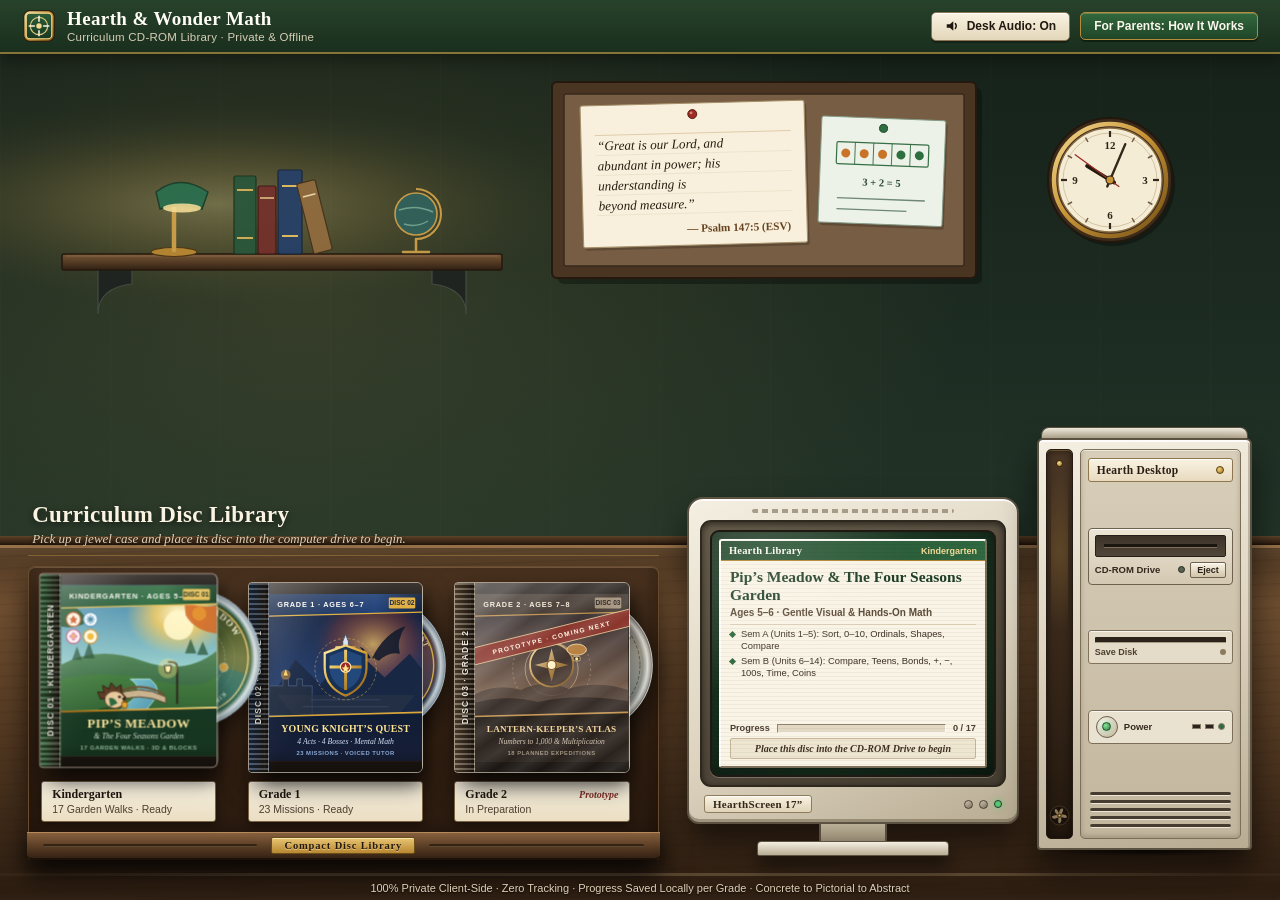
==== commit b738a1f2: "Organize hub files, unify shared helpers, and merge Safari SW range support" ====
--- a/index.html
+++ b/index.html
@@ -10,7 +10,7 @@
   <title>Hearth &amp; Wonder Math — Desktop Study Library</title>
   <link rel="manifest" href="manifest.json" />
   <link rel="icon" type="image/svg+xml" href="icon.svg" />
-  <link rel="stylesheet" href="hub.css" />
+  <link rel="stylesheet" href="hub/hub.css" />
 </head>
 <body>
   <header class="hub-top-bar">
@@ -214,8 +214,10 @@
     </div>
   </dialog>
 
+  <script defer src="shared/pwa-register.js"></script>
+  <script defer src="shared/audio-engine.js"></script>
   <script defer src="shared/grades-registry.js"></script>
-  <script defer src="hub-art.js"></script>
-  <script defer src="hub.js"></script>
+  <script defer src="hub/hub-art.js"></script>
+  <script defer src="hub/hub.js"></script>
 </body>
 </html>
--- a/hub/hub.css
+++ b/hub/hub.css
@@ -0,0 +1,1741 @@
+:root {
+  --room-top: #16221A;
+  --room-mid: #223327;
+  --desk-light: #7B5837;
+  --desk-mid: #533922;
+  --desk-deep: #2B1C10;
+
+  --putty-hi: #F4EFE2;
+  --putty-mid: #DDD3BF;
+  --putty-lo: #B8AC93;
+  --putty-edge: #5C5242;
+
+  --forest-hi: #2D5D38;
+  --forest-mid: #1F4428;
+  --forest-deep: #152D1B;
+
+  --brass: #C8962E;
+  --brass-bright: #E8C05A;
+  --vellum: #FAF4E6;
+  --cream-card: #F6EEDC;
+  --ink-deep: #211811;
+  --ink-mid: #4D3F30;
+
+  --font-display: 'Palatino Linotype', 'Book Antiqua', Palatino, Georgia, serif;
+  --font-sans: 'Trebuchet MS', -apple-system, BlinkMacSystemFont, 'Segoe UI', Roboto, sans-serif;
+}
+
+* {
+  box-sizing: border-box;
+  margin: 0;
+  padding: 0;
+}
+
+html, body {
+  width: 100vw;
+  height: 100vh;
+  height: 100dvh;
+  overflow: hidden;
+  background: var(--room-top);
+  color: var(--vellum);
+  font-family: var(--font-sans);
+  display: flex;
+  flex-direction: column;
+  user-select: none;
+  -webkit-user-select: none;
+}
+
+:focus-visible {
+  outline: 3px solid var(--brass-bright);
+  outline-offset: 3px;
+}
+
+.hidden {
+  display: none !important;
+}
+
+/* ==================== TOP STUDY BAR ==================== */
+.hub-top-bar {
+  height: 54px;
+  flex-shrink: 0;
+  padding: 0 22px;
+  background: linear-gradient(180deg, #27422B 0%, #1A2F1E 100%);
+  border-bottom: 2px solid rgba(208, 158, 62, 0.56);
+  box-shadow: 0 4px 16px rgba(0, 0, 0, 0.42);
+  display: flex;
+  align-items: center;
+  justify-content: space-between;
+  gap: 14px;
+  position: relative;
+  z-index: 20;
+}
+
+.hub-brand {
+  display: flex;
+  align-items: center;
+  gap: 11px;
+}
+
+.hub-crest {
+  width: 34px;
+  height: 34px;
+  display: flex;
+  align-items: center;
+  justify-content: center;
+}
+
+.hub-title {
+  font-family: var(--font-display);
+  font-size: 19px;
+  color: #FFFDF6;
+  letter-spacing: 0.02em;
+  line-height: 1.1;
+}
+
+.hub-subtitle {
+  font-size: 11.5px;
+  color: #D7CEB5;
+  letter-spacing: 0.02em;
+  margin-top: 2px;
+}
+
+.hub-top-actions {
+  display: flex;
+  align-items: center;
+  gap: 10px;
+}
+
+.hub-btn-hardware {
+  display: inline-flex;
+  align-items: center;
+  gap: 7px;
+  background: linear-gradient(180deg, #FAF3E2 0%, #E3D6BA 100%);
+  color: #211811;
+  border: 1.5px solid #8A7452;
+  border-radius: 5px;
+  padding: 6px 13px;
+  font-family: var(--font-sans);
+  font-size: 12px;
+  font-weight: 700;
+  cursor: pointer;
+  box-shadow:
+    inset 0 1px 0 rgba(255, 255, 255, 0.85),
+    0 2px 0 #142217;
+  transition: transform 0.12s ease, filter 0.12s ease;
+}
+
+.hub-btn-hardware:hover {
+  filter: brightness(1.04);
+}
+
+.hub-btn-hardware:active {
+  transform: translateY(1px);
+  box-shadow: inset 0 1px 2px rgba(0, 0, 0, 0.25);
+}
+
+.hub-btn-accent {
+  background: linear-gradient(180deg, #32683D 0%, #204628 100%);
+  color: #FAF6EC;
+  border-color: #B48A3B;
+  box-shadow:
+    inset 0 1px 0 rgba(242, 214, 152, 0.28),
+    0 2px 0 #0F2012;
+}
+
+.btn-icon-slot {
+  width: 15px;
+  height: 15px;
+  display: inline-flex;
+  align-items: center;
+  justify-content: center;
+}
+
+/* ==================== STUDY ROOM STAGE & WALL ART ==================== */
+.hub-desk-stage {
+  position: relative;
+  flex: 1;
+  min-height: 0;
+  display: flex;
+  flex-direction: column;
+  justify-content: space-between;
+  overflow: hidden;
+}
+
+.room-backdrop {
+  position: absolute;
+  inset: 0;
+  z-index: 0;
+  pointer-events: none;
+  background:
+    radial-gradient(ellipse at 24% 28%, rgba(240, 196, 98, 0.12) 0%, transparent 48%),
+    linear-gradient(180deg, var(--room-top) 0%, var(--room-mid) 57%, #17231A 58%);
+}
+
+.wall-ambient-glow {
+  position: absolute;
+  inset: 0 0 42% 0;
+  overflow: hidden;
+  background:
+    repeating-linear-gradient(
+      90deg,
+      rgba(255, 248, 226, 0.015) 0px,
+      rgba(255, 248, 226, 0.015) 1px,
+      transparent 1px,
+      transparent 110px
+    );
+}
+
+.study-wall-frame {
+  width: 100%;
+  max-width: 1380px;
+  height: 100%;
+  margin: 0 auto;
+}
+
+.study-wall-svg {
+  width: 100%;
+  height: 100%;
+  display: block;
+}
+
+.wall-chair-rail {
+  position: absolute;
+  left: 0;
+  right: 0;
+  bottom: 42%;
+  height: 9px;
+  background: linear-gradient(180deg, #563C25 0%, #362415 65%, #1E130B 100%);
+  border-top: 1px solid rgba(196, 152, 86, 0.35);
+}
+
+.desk-surface {
+  position: absolute;
+  left: -4%;
+  right: -4%;
+  bottom: 0;
+  height: 42%;
+  background:
+    linear-gradient(180deg, rgba(16, 10, 5, 0.42) 0%, transparent 16%),
+    linear-gradient(180deg, var(--desk-light) 0%, var(--desk-mid) 52%, var(--desk-deep) 100%);
+  border-top: 3px solid #967048;
+  box-shadow: inset 0 4px 16px rgba(255, 224, 170, 0.12);
+}
+
+.desk-grain {
+  position: absolute;
+  inset: 0;
+  opacity: 0.24;
+  background:
+    repeating-linear-gradient(
+      178deg,
+      transparent 0px,
+      transparent 9px,
+      rgba(25, 14, 6, 0.35) 10px,
+      transparent 12px
+    );
+}
+
+.desk-bevel-edge {
+  position: absolute;
+  left: 0;
+  right: 0;
+  bottom: 24px;
+  height: 3px;
+  background: linear-gradient(90deg, transparent 0%, rgba(255, 224, 170, 0.2) 25%, rgba(255, 224, 170, 0.2) 75%, transparent 100%);
+}
+
+/* ==================== WORKSPACE SPLIT ==================== */
+.desk-workspace {
+  position: relative;
+  z-index: 2;
+  flex: 1;
+  min-height: 0;
+  width: 100%;
+  max-width: 1380px;
+  margin: 0 auto;
+  padding: clamp(10px, 1.5vh, 20px) clamp(16px, 2.2vw, 30px) 16px;
+  display: flex;
+  align-items: flex-end;
+  justify-content: space-between;
+  gap: clamp(16px, 2.2vw, 30px);
+}
+
+/* ==================== LEFT ZONE: WALNUT CD STAND & JEWEL CASES ==================== */
+.shelf-zone {
+  flex: 1.16;
+  min-width: 0;
+  min-height: 0;
+  display: flex;
+  flex-direction: column;
+  justify-content: flex-end;
+  gap: 10px;
+}
+
+.shelf-header-plaque {
+  padding: 0 4px 8px;
+  border-bottom: 1px solid rgba(232, 192, 90, 0.3);
+}
+
+.plaque-title {
+  font-family: var(--font-display);
+  font-size: clamp(18px, 1.9vw, 23px);
+  font-weight: 700;
+  color: #FAF3E2;
+  letter-spacing: 0.015em;
+  line-height: 1.15;
+  text-shadow: 0 2px 6px rgba(10, 14, 10, 0.72);
+}
+
+.plaque-subtitle {
+  margin-top: 3px;
+  font-family: var(--font-display);
+  font-style: italic;
+  font-size: 13px;
+  color: #DFD2B6;
+  text-shadow: 0 1px 4px rgba(10, 14, 10, 0.7);
+}
+
+.cd-rack-housing {
+  flex: 0 0 auto;
+  display: flex;
+  flex-direction: column;
+  justify-content: flex-end;
+  padding: 15px 12px 0;
+  background:
+    linear-gradient(180deg, #4B3320 0%, #352214 58%, #25170D 100%);
+  border: 1.5px solid #6B4C30;
+  border-bottom: none;
+  border-radius: 7px 7px 3px 3px;
+  box-shadow:
+    inset 0 1px 0 rgba(255, 224, 174, 0.22),
+    inset 0 -10px 22px rgba(10, 6, 3, 0.45),
+    0 16px 30px rgba(0, 0, 0, 0.56);
+}
+
+.cd-rack-grid {
+  flex: 0 0 auto;
+  display: grid;
+  grid-template-columns: repeat(3, minmax(0, 1fr));
+  gap: clamp(8px, 1.2vw, 18px);
+  align-items: end;
+  padding-bottom: 10px;
+}
+
+.cd-rack-rail {
+  height: 28px;
+  margin: 0 -14px;
+  padding: 0 16px;
+  background:
+    linear-gradient(180deg, #86603E 0%, #5B3E25 52%, #352213 100%);
+  border-top: 1.5px solid #B68A5D;
+  border-bottom: 2px solid #1C1108;
+  border-radius: 0 0 5px 5px;
+  display: flex;
+  align-items: center;
+  justify-content: space-between;
+  gap: 14px;
+  box-shadow: 0 10px 20px rgba(0, 0, 0, 0.58);
+}
+
+.rail-groove {
+  flex: 1;
+  height: 3px;
+  background: rgba(24, 14, 7, 0.58);
+  border-bottom: 1px solid rgba(255, 228, 184, 0.2);
+  border-radius: 2px;
+}
+
+.rail-badge {
+  background: linear-gradient(180deg, #E8C572 0%, #B88732 100%);
+  border: 1px solid #6B4D18;
+  border-radius: 2px;
+  padding: 2px 12px;
+  font-family: var(--font-display);
+  font-size: 10.5px;
+  font-weight: 700;
+  letter-spacing: 0.08em;
+  color: #24180B;
+  text-shadow: 0 1px 0 rgba(255, 240, 198, 0.55);
+  box-shadow: inset 0 1px 0 rgba(255, 246, 210, 0.65);
+  white-space: nowrap;
+}
+
+/* ==================== JEWEL CASE + PEEKING CD-ROM ==================== */
+.jewel-case-slot {
+  position: relative;
+  display: flex;
+  flex-direction: column;
+  align-items: center;
+  justify-content: flex-end;
+  min-height: 0;
+  padding-right: 16px;
+}
+
+.jewel-case-btn {
+  position: relative;
+  width: 100%;
+  max-width: 220px;
+  aspect-ratio: 222 / 242;
+  max-height: min(296px, 40vh);
+  background: transparent;
+  border: none;
+  padding: 0;
+  cursor: grab;
+  touch-action: none;
+  transform-style: preserve-3d;
+  transition: transform 0.2s cubic-bezier(0.2, 0.8, 0.2, 1), filter 0.2s ease;
+}
+
+.jewel-case-btn:hover,
+.jewel-case-btn.is-selected {
+  transform: translateY(-7px) scale(1.02);
+  z-index: 8;
+}
+
+.jewel-case-btn:active {
+  cursor: grabbing;
+}
+
+.jewel-case-btn.is-nudge {
+  animation: case-nudge 0.45s ease;
+}
+
+/* Smoky Translucent Jewel Tray Interior */
+.case-inner-tray {
+  position: absolute;
+  inset: 3px 0 3px 16px;
+  border-radius: 0 5px 5px 0;
+  background:
+    radial-gradient(circle at 54% 50%, #1F1812 0%, #1F1812 13%, #3A2E23 14%, #3A2E23 18%, rgba(36, 29, 22, 0.94) 19%),
+    linear-gradient(145deg, var(--case-tint, #244F38) 0%, #1E1610 100%);
+  border: 1.5px solid rgba(244, 232, 206, 0.32);
+  box-shadow:
+    inset 0 0 14px rgba(0, 0, 0, 0.65),
+    0 12px 18px rgba(0, 0, 0, 0.52);
+  overflow: hidden;
+}
+
+.case-spindle-rosette {
+  position: absolute;
+  left: 54%;
+  top: 50%;
+  width: 34px;
+  height: 34px;
+  transform: translate(-50%, -50%);
+  border-radius: 50%;
+  background:
+    repeating-conic-gradient(from 0deg, #B5A894 0deg 22deg, #332920 22deg 45deg);
+  border: 2px solid #DED4C1;
+  opacity: 0.78;
+}
+
+.case-empty-note {
+  position: absolute;
+  left: 8px;
+  right: 8px;
+  bottom: 12px;
+  text-align: center;
+  font-family: var(--font-display);
+  font-style: italic;
+  font-size: 11px;
+  color: rgba(246, 238, 220, 0.85);
+}
+
+/* Peeking CD-ROM Disc Slid Out on the Right */
+.case-peeking-disc {
+  position: absolute;
+  top: 8%;
+  right: -24px;
+  width: 78%;
+  aspect-ratio: 1 / 1;
+  border-radius: 50%;
+  transition: transform 0.24s cubic-bezier(0.2, 0.85, 0.25, 1), opacity 0.16s ease;
+  filter: drop-shadow(4px 8px 12px rgba(0, 0, 0, 0.55));
+  pointer-events: none;
+  z-index: 1;
+}
+
+.jewel-case-btn:hover .case-peeking-disc,
+.jewel-case-btn.is-selected .case-peeking-disc {
+  transform: translateX(18px) rotate(16deg);
+}
+
+.jewel-case-btn.is-disc-removed .case-peeking-disc {
+  opacity: 0;
+  transform: translateX(34px) scale(0.92);
+}
+
+.cd-disc-svg {
+  width: 100%;
+  height: 100%;
+  display: block;
+}
+
+.disc-holo-foil {
+  position: absolute;
+  inset: 2%;
+  border-radius: 50%;
+  background:
+    conic-gradient(
+      from var(--foil-angle, 35deg),
+      rgba(255, 255, 255, 0.0) 0deg,
+      rgba(255, 224, 140, 0.22) 38deg,
+      rgba(140, 224, 210, 0.2) 76deg,
+      rgba(255, 255, 255, 0.02) 125deg,
+      rgba(255, 200, 120, 0.2) 205deg,
+      rgba(155, 216, 224, 0.2) 250deg,
+      rgba(255, 255, 255, 0.0) 360deg
+    );
+  mix-blend-mode: screen;
+  pointer-events: none;
+  -webkit-mask-image: radial-gradient(circle, transparent 0 18%, black 19% 100%);
+  mask-image: radial-gradient(circle, transparent 0 18%, black 19% 100%);
+}
+
+/* Clear Plastic Jewel Case Front Lid */
+.case-front-shell {
+  position: relative;
+  z-index: 2;
+  width: 100%;
+  height: 100%;
+  display: flex;
+  border-radius: 4px 6px 6px 4px;
+  border: 1.5px solid rgba(248, 242, 228, 0.56);
+  box-shadow:
+    inset 0 1px 0 rgba(255, 255, 255, 0.52),
+    inset 0 -1px 0 rgba(0, 0, 0, 0.35),
+    0 12px 24px rgba(0, 0, 0, 0.54);
+  overflow: hidden;
+  transition: transform 0.22s ease, opacity 0.2s ease;
+}
+
+.jewel-case-btn.is-disc-removed .case-front-shell {
+  transform: perspective(600px) rotateY(-12deg);
+  opacity: 0.42;
+}
+
+.case-ribbed-spine {
+  width: 20px;
+  flex-shrink: 0;
+  background:
+    repeating-linear-gradient(
+      180deg,
+      rgba(255, 252, 244, 0.22) 0px,
+      rgba(255, 252, 244, 0.22) 2px,
+      rgba(22, 16, 10, 0.45) 2px,
+      rgba(22, 16, 10, 0.45) 5px
+    ),
+    linear-gradient(90deg, var(--case-tint, #244F38), rgba(24, 18, 12, 0.88));
+  border-right: 1px solid rgba(255, 250, 236, 0.34);
+  display: flex;
+  align-items: center;
+  justify-content: center;
+  overflow: hidden;
+}
+
+.case-spine-text {
+  writing-mode: vertical-rl;
+  transform: rotate(180deg);
+  font-family: var(--font-sans);
+  font-size: 8.5px;
+  font-weight: 800;
+  letter-spacing: 0.12em;
+  color: rgba(255, 251, 240, 0.9);
+  text-shadow: 0 1px 2px rgba(0, 0, 0, 0.8);
+  white-space: nowrap;
+}
+
+.case-cover-window {
+  position: relative;
+  flex: 1;
+  min-width: 0;
+  background: #1B1510;
+  overflow: hidden;
+}
+
+.cover-art-svg {
+  width: 100%;
+  height: 100%;
+  display: block;
+}
+
+.case-plastic-glare {
+  position: absolute;
+  inset: 0;
+  pointer-events: none;
+  background:
+    linear-gradient(122deg, rgba(255, 255, 255, 0.26) 0%, rgba(255, 255, 255, 0.05) 28%, transparent 45%),
+    linear-gradient(180deg, rgba(255, 255, 255, 0.14) 0%, transparent 18%, transparent 88%, rgba(0, 0, 0, 0.24) 100%);
+}
+
+.case-shrinkwrap-sheen {
+  position: absolute;
+  inset: 0;
+  pointer-events: none;
+  background:
+    repeating-linear-gradient(
+      -34deg,
+      rgba(255, 255, 255, 0.03) 0px,
+      rgba(255, 255, 255, 0.11) 12px,
+      rgba(255, 255, 255, 0.02) 26px
+    );
+}
+
+/* Archival Cream Slip Label Pinned Under Each Jewel Case Slot */
+.case-shelf-plaque {
+  margin-top: 8px;
+  width: 100%;
+  max-width: 216px;
+  background: linear-gradient(180deg, #FAF3E2 0%, #EADEC2 100%);
+  border: 1.5px solid #7C6344;
+  border-radius: 3px;
+  padding: 5px 10px 6px;
+  color: var(--ink-deep);
+  box-shadow:
+    inset 0 1px 0 rgba(255, 255, 255, 0.72),
+    0 3px 8px rgba(0, 0, 0, 0.42);
+}
+
+.plaque-top-row {
+  display: flex;
+  align-items: baseline;
+  justify-content: space-between;
+  gap: 6px;
+}
+
+.plaque-grade {
+  font-family: var(--font-display);
+  font-size: 12px;
+  font-weight: 700;
+  color: var(--ink-deep);
+  white-space: nowrap;
+}
+
+.plaque-action-cue {
+  font-family: var(--font-display);
+  font-style: italic;
+  font-size: 10px;
+  font-weight: 700;
+  color: #822F26;
+  white-space: nowrap;
+  flex-shrink: 0;
+}
+
+.plaque-progress {
+  margin-top: 1px;
+  font-family: var(--font-sans);
+  font-size: 10.5px;
+  color: var(--ink-mid);
+  white-space: nowrap;
+  overflow: hidden;
+  text-overflow: ellipsis;
+}
+
+.plaque-progress strong {
+  color: #1F4D2B;
+}
+
+/* ==================== RIGHT ZONE: EARLY-2000s PUTTY CRT + DESKTOP TOWER ==================== */
+.pc-corner-zone {
+  flex: 1.04;
+  min-width: 444px;
+  max-width: 604px;
+  min-height: 0;
+  display: flex;
+  align-items: flex-end;
+  justify-content: flex-end;
+}
+
+.hardware-ensemble {
+  width: 100%;
+  display: flex;
+  align-items: flex-end;
+  justify-content: flex-end;
+  gap: clamp(10px, 1.4vw, 18px);
+  padding-bottom: 4px;
+}
+
+/* Classic Warm Putty CRT Studio Monitor */
+.crt-unit {
+  flex: 1.25;
+  min-width: 248px;
+  max-width: 332px;
+  display: flex;
+  flex-direction: column;
+  align-items: center;
+  position: relative;
+  z-index: 4;
+}
+
+.crt-outer-shell {
+  width: 100%;
+  background:
+    linear-gradient(155deg, var(--putty-hi) 0%, var(--putty-mid) 56%, var(--putty-lo) 100%);
+  border: 2px solid var(--putty-edge);
+  border-radius: 16px 16px 12px 12px;
+  padding: 10px 11px 9px;
+  box-shadow:
+    inset 0 2px 0 rgba(255, 255, 255, 0.85),
+    inset 0 -3px 0 rgba(88, 76, 56, 0.42),
+    0 18px 32px rgba(0, 0, 0, 0.56);
+}
+
+.crt-top-vent {
+  width: 66%;
+  height: 4px;
+  margin: 0 auto 7px;
+  border-radius: 2px;
+  background: repeating-linear-gradient(
+    90deg,
+    #8B7E68 0px,
+    #8B7E68 6px,
+    transparent 6px,
+    transparent 10px
+  );
+  opacity: 0.72;
+}
+
+.crt-bezel-inner {
+  background: linear-gradient(160deg, #655B4A 0%, #443C30 100%);
+  border: 2px solid #2E281F;
+  border-radius: 11px;
+  padding: 8px;
+  box-shadow: inset 0 2px 6px rgba(0, 0, 0, 0.56);
+}
+
+.crt-screen-glass {
+  position: relative;
+  aspect-ratio: 4 / 3.45;
+  min-height: 194px;
+  max-height: 262px;
+  background:
+    radial-gradient(ellipse at 36% 28%, #2E583A 0%, #1C3924 72%, #112416 100%);
+  border: 2px solid #1E1912;
+  border-radius: 9px;
+  overflow: hidden;
+  box-shadow:
+    inset 0 0 18px rgba(0, 0, 0, 0.52),
+    0 1px 0 rgba(255, 248, 228, 0.25);
+}
+
+.crt-scanlines {
+  position: absolute;
+  inset: 0;
+  pointer-events: none;
+  z-index: 4;
+  background: repeating-linear-gradient(
+    180deg,
+    rgba(0, 0, 0, 0.045) 0px,
+    rgba(0, 0, 0, 0.045) 1px,
+    transparent 1px,
+    transparent 4px
+  );
+}
+
+.crt-glare {
+  position: absolute;
+  inset: 0;
+  pointer-events: none;
+  z-index: 5;
+  background:
+    radial-gradient(ellipse at 18% 12%, rgba(255, 252, 240, 0.14) 0%, transparent 45%),
+    linear-gradient(145deg, rgba(255, 248, 224, 0.05) 0%, transparent 40%);
+}
+
+.crt-screen-body {
+  position: relative;
+  z-index: 2;
+  height: 100%;
+  padding: 7px;
+  display: flex;
+  flex-direction: column;
+  overflow: hidden;
+}
+
+/* Classic Early-2000s Cream Parchment AutoPlay Dialog Inside the Monitor */
+.crt-autoplay-window {
+  flex: 1;
+  min-height: 0;
+  background: #FAF4E6;
+  border-top: 2px solid #FFFDF9;
+  border-left: 2px solid #FFFDF9;
+  border-right: 2px solid #7C705A;
+  border-bottom: 2px solid #7C705A;
+  border-radius: 3px;
+  display: flex;
+  flex-direction: column;
+  justify-content: space-between;
+  overflow: hidden;
+  box-shadow: 0 4px 12px rgba(0, 0, 0, 0.42);
+}
+
+.crt-win-bar {
+  flex-shrink: 0;
+  padding: 4px 8px;
+  background: linear-gradient(90deg, #1E462A 0%, #316941 100%);
+  border-bottom: 1.5px solid #B68732;
+  display: flex;
+  align-items: center;
+  justify-content: space-between;
+  gap: 8px;
+}
+
+.crt-win-title {
+  font-family: var(--font-display);
+  font-size: 10.5px;
+  font-weight: 700;
+  color: #FFFDF6;
+  letter-spacing: 0.02em;
+  white-space: nowrap;
+}
+
+.crt-win-tag {
+  font-family: var(--font-sans);
+  font-size: 9px;
+  font-weight: 700;
+  color: #F4DC9A;
+  white-space: nowrap;
+}
+
+.crt-win-content {
+  flex: 1;
+  min-height: 0;
+  overflow: hidden;
+  padding: 7px 9px 4px;
+  display: flex;
+  flex-direction: column;
+  justify-content: flex-start;
+  gap: 3px;
+  color: var(--ink-deep);
+}
+
+.crt-title {
+  font-family: var(--font-display);
+  font-size: clamp(13px, 1.25vw, 15.5px);
+  font-weight: 700;
+  color: #1D3E25;
+  line-height: 1.15;
+}
+
+.crt-sub {
+  font-family: var(--font-sans);
+  font-size: 10px;
+  font-weight: 600;
+  line-height: 1.25;
+  color: #5C4B38;
+}
+
+.crt-scope-list {
+  display: flex;
+  flex-direction: column;
+  gap: 3px;
+  margin-top: 2px;
+  padding-top: 3px;
+  border-top: 1px solid #E3D6BC;
+  font-family: var(--font-sans);
+  font-size: 9.4px;
+  line-height: 1.26;
+  color: #3D3124;
+}
+
+.crt-scope-item {
+  display: flex;
+  align-items: flex-start;
+  gap: 6px;
+}
+
+.crt-bullet {
+  width: 5px;
+  height: 5px;
+  margin-top: 3.5px;
+  flex-shrink: 0;
+  background: #2D663B;
+  transform: rotate(45deg);
+}
+
+.crt-bottom-stack {
+  flex-shrink: 0;
+  padding: 0 9px 7px;
+  display: flex;
+  flex-direction: column;
+  gap: 5px;
+}
+
+.crt-gauge-row {
+  display: flex;
+  align-items: center;
+  justify-content: space-between;
+  gap: 7px;
+  font-family: var(--font-sans);
+  font-size: 9.2px;
+  font-weight: 700;
+  color: #4D3F30;
+}
+
+.crt-gauge-track {
+  flex: 1;
+  height: 9px;
+  background: #E2D8C3;
+  border-top: 1.5px solid #96876E;
+  border-left: 1.5px solid #96876E;
+  border-right: 1.5px solid #FFFDF8;
+  border-bottom: 1.5px solid #FFFDF8;
+  padding: 1px;
+  overflow: hidden;
+}
+
+.crt-gauge-fill {
+  height: 100%;
+  background: linear-gradient(90deg, #2D6B3E 0%, #448E54 100%);
+  transition: width 0.22s ease;
+}
+
+.crt-win-footer {
+  flex-shrink: 0;
+  padding: 4px 7px;
+  background: #EFE6D1;
+  border: 1px solid #C6B697;
+  border-radius: 2px;
+  font-family: var(--font-display);
+  font-style: italic;
+  font-size: 10px;
+  font-weight: 700;
+  color: #3E3021;
+  text-align: center;
+  white-space: nowrap;
+  overflow: hidden;
+  text-overflow: ellipsis;
+}
+
+.crt-win-footer.is-ready {
+  background: #DCEAD9;
+  border-color: #2E6B3E;
+  color: #164023;
+}
+
+.crt-win-footer.is-alert {
+  background: #F4E0DA;
+  border-color: #9E372B;
+  color: #701E15;
+}
+
+.crt-chin-bar {
+  margin-top: 8px;
+  display: flex;
+  align-items: center;
+  justify-content: space-between;
+  padding: 0 4px;
+}
+
+.crt-brand-plate {
+  font-family: var(--font-display);
+  font-size: 11px;
+  font-weight: 700;
+  letter-spacing: 0.03em;
+  color: #322618;
+  background: linear-gradient(180deg, #FAF3E2 0%, #DFD3B8 100%);
+  border: 1px solid #8D7C5F;
+  border-radius: 3px;
+  padding: 2px 8px;
+  box-shadow: inset 0 1px 0 rgba(255, 255, 255, 0.7);
+}
+
+.crt-dials {
+  display: flex;
+  align-items: center;
+  gap: 6px;
+}
+
+.crt-dial {
+  width: 9px;
+  height: 9px;
+  border-radius: 50%;
+  background: linear-gradient(145deg, #CFC4AF, #7D715E);
+  border: 1px solid #4A4134;
+}
+
+.crt-power-led {
+  width: 8px;
+  height: 8px;
+  border-radius: 50%;
+  background: #59695B;
+  border: 1px solid #2A352C;
+}
+
+.crt-power-led.on {
+  background: #55C96F;
+  box-shadow: 0 0 6px rgba(85, 201, 111, 0.72);
+}
+
+.crt-stand-neck {
+  width: 68px;
+  height: 17px;
+  background: linear-gradient(180deg, #B9AE96 0%, #988C75 100%);
+  border-left: 2px solid #594E3E;
+  border-right: 2px solid #594E3E;
+}
+
+.crt-stand-foot {
+  width: 58%;
+  height: 15px;
+  background: linear-gradient(180deg, var(--putty-hi) 0%, var(--putty-lo) 100%);
+  border: 1.5px solid var(--putty-edge);
+  border-radius: 4px 4px 2px 2px;
+  box-shadow: 0 10px 18px rgba(0, 0, 0, 0.56);
+}
+
+/* Warm Putty & Walnut Study PC Tower */
+.pc-tower {
+  position: relative;
+  width: clamp(192px, 16.8vw, 228px);
+  flex-shrink: 0;
+  display: flex;
+  flex-direction: column;
+  z-index: 6;
+}
+
+.tower-top-cap {
+  height: 11px;
+  margin: 0 4px;
+  background: linear-gradient(180deg, var(--putty-hi) 0%, var(--putty-lo) 100%);
+  border: 1.5px solid var(--putty-edge);
+  border-bottom: none;
+  border-radius: 8px 8px 0 0;
+}
+
+.tower-chassis {
+  position: relative;
+  display: flex;
+  height: clamp(326px, 46vh, 412px);
+  background:
+    linear-gradient(170deg, var(--putty-hi) 0%, var(--putty-mid) 48%, var(--putty-lo) 100%);
+  border: 2px solid var(--putty-edge);
+  border-radius: 6px 6px 4px 4px;
+  padding: 9px 9px 9px 7px;
+  gap: 7px;
+  box-shadow:
+    inset 0 2px 0 rgba(255, 255, 255, 0.84),
+    inset -2px 0 0 rgba(88, 76, 56, 0.3),
+    0 18px 34px rgba(0, 0, 0, 0.6);
+}
+
+.tower-translucent-strip {
+  position: relative;
+  width: 27px;
+  flex-shrink: 0;
+  background:
+    linear-gradient(180deg, #4A3726 0%, #332417 64%, #22170E 100%);
+  border: 1.5px solid #261B12;
+  border-radius: 5px;
+  overflow: hidden;
+  display: flex;
+  flex-direction: column;
+  align-items: center;
+  justify-content: space-between;
+  padding: 10px 0 12px;
+  box-shadow:
+    inset 0 1px 0 rgba(232, 192, 90, 0.25),
+    inset 0 0 10px rgba(0, 0, 0, 0.55);
+}
+
+.tower-brass-pin {
+  width: 7px;
+  height: 7px;
+  border-radius: 50%;
+  background: radial-gradient(circle at 35% 35%, #F6DC93, #9B6E22);
+  border: 1px solid #3C280A;
+}
+
+.tower-internal-glow {
+  position: absolute;
+  inset: 24px 4px auto 4px;
+  height: 48%;
+  background: radial-gradient(circle at 50% 42%, rgba(232, 180, 74, 0.16) 0%, transparent 72%);
+  pointer-events: none;
+}
+
+.tower-fan-bay {
+  width: 21px;
+  height: 21px;
+  position: relative;
+  z-index: 2;
+}
+
+.tower-fan-svg {
+  width: 100%;
+  height: 100%;
+  display: block;
+}
+
+.tower-fan-svg .fan-blades {
+  transform-origin: 40px 40px;
+  animation: tower-fan-spin 4.2s linear infinite;
+}
+
+.tower-front-column {
+  flex: 1;
+  min-width: 0;
+  display: flex;
+  flex-direction: column;
+  justify-content: space-between;
+  gap: 8px;
+  background: linear-gradient(180deg, #D8CEB9 0%, #C2B69E 100%);
+  border: 1.5px solid #7C6E58;
+  border-radius: 5px;
+  padding: 8px 7px;
+  box-shadow:
+    inset 0 1px 0 rgba(255, 252, 244, 0.65),
+    inset 0 -2px 5px rgba(72, 60, 42, 0.28);
+}
+
+.tower-badge-plate {
+  display: flex;
+  align-items: center;
+  justify-content: space-between;
+  gap: 6px;
+  padding: 5px 8px;
+  background: linear-gradient(180deg, #FAF3E2 0%, #E7DABF 100%);
+  border: 1px solid #8E764E;
+  border-radius: 3px;
+  box-shadow: inset 0 1px 0 rgba(255, 255, 255, 0.8);
+}
+
+.tower-model {
+  font-family: var(--font-display);
+  font-size: 11.5px;
+  font-weight: 700;
+  letter-spacing: 0.02em;
+  color: #2A1E13;
+  white-space: nowrap;
+}
+
+.tower-crest-dot {
+  width: 8px;
+  height: 8px;
+  border-radius: 50%;
+  background: radial-gradient(circle at 35% 35%, #F2D074, #A67524);
+  border: 1px solid #593E11;
+  flex-shrink: 0;
+}
+
+/* 5.25" Optical Drive Bay + Sliding 3D Tray */
+.optical-drive-bay {
+  position: relative;
+  padding: 6px;
+  background: linear-gradient(180deg, #ECE5D5 0%, #D3C8B2 100%);
+  border: 1.5px solid #6E614D;
+  border-radius: 4px;
+  box-shadow: inset 0 1px 0 rgba(255, 255, 255, 0.82);
+  transition: border-color 0.15s ease, box-shadow 0.15s ease;
+}
+
+.optical-drive-bay.is-drop-ready {
+  border-color: #2E6E3E;
+  box-shadow:
+    0 0 0 2px rgba(232, 192, 90, 0.65),
+    0 0 22px rgba(94, 196, 120, 0.48);
+}
+
+.drive-faceplate {
+  display: flex;
+  flex-direction: column;
+  gap: 5px;
+}
+
+.drive-slot-bezel {
+  height: 22px;
+  background: linear-gradient(180deg, #3C3228 0%, #52463A 100%);
+  border: 1.5px solid #261E17;
+  border-radius: 2px;
+  display: flex;
+  align-items: center;
+  justify-content: center;
+  position: relative;
+}
+
+.drive-door-seam {
+  width: 88%;
+  height: 4px;
+  background: #1B1510;
+  border-bottom: 1px solid #7C6E5B;
+}
+
+.drive-meta-row {
+  display: flex;
+  align-items: center;
+  justify-content: space-between;
+  gap: 4px;
+}
+
+.drive-label {
+  font-family: var(--font-sans);
+  font-size: 9.5px;
+  font-weight: 700;
+  color: #34291E;
+  white-space: nowrap;
+}
+
+.drive-controls {
+  display: flex;
+  align-items: center;
+  gap: 5px;
+}
+
+.drive-busy-led {
+  width: 7px;
+  height: 7px;
+  border-radius: 50%;
+  background: #5B6350;
+  border: 1px solid #262A20;
+}
+
+.drive-busy-led.active {
+  background: #5ED178;
+  box-shadow: 0 0 6px #5ED178;
+}
+
+.drive-busy-led.reading {
+  background: #EAA938;
+  box-shadow: 0 0 7px #EAA938;
+  animation: led-blink 0.22s steps(2) infinite;
+}
+
+.drive-eject-btn {
+  background: linear-gradient(180deg, #FAF4E6 0%, #D1C4AA 100%);
+  color: #2A2016;
+  border: 1px solid #70624C;
+  border-radius: 2px;
+  padding: 2px 6px;
+  font-family: var(--font-sans);
+  font-size: 9px;
+  font-weight: 700;
+  cursor: pointer;
+  box-shadow: inset 0 1px 0 rgba(255, 255, 255, 0.8);
+}
+
+.drive-eject-btn:hover {
+  filter: brightness(1.04);
+}
+
+/* 3D Sliding Disc Tray */
+.optical-tray-stage {
+  position: relative;
+  height: 0;
+  z-index: 40;
+}
+
+.optical-tray {
+  position: absolute;
+  left: -18px;
+  right: -18px;
+  top: -12px;
+  padding: 8px 10px 10px;
+  background: linear-gradient(180deg, #3B3228 0%, #201A14 100%);
+  border: 2px solid #8A7A63;
+  border-radius: 8px 8px 12px 12px;
+  box-shadow:
+    inset 0 2px 10px rgba(0, 0, 0, 0.8),
+    0 18px 30px rgba(0, 0, 0, 0.72);
+  transform-origin: top center;
+  transform: perspective(540px) rotateX(68deg) translateY(-16px) scaleY(0.12);
+  opacity: 0;
+  pointer-events: none;
+  transition: transform 0.28s cubic-bezier(0.2, 0.85, 0.25, 1), opacity 0.18s ease;
+}
+
+.optical-drive-bay.is-tray-open .optical-tray {
+  transform: perspective(540px) rotateX(34deg) translateY(8px) scaleY(1);
+  opacity: 1;
+}
+
+.optical-drive-bay.is-drop-ready .optical-tray {
+  border-color: var(--brass-bright);
+  box-shadow:
+    inset 0 0 18px rgba(103, 210, 128, 0.35),
+    0 20px 34px rgba(0, 0, 0, 0.78);
+}
+
+.tray-cradle {
+  position: relative;
+  width: 112px;
+  height: 112px;
+  margin: 0 auto;
+  border-radius: 50%;
+  background: radial-gradient(circle, #17130F 0%, #272019 74%, #3D3329 100%);
+  border: 2px solid #6D5F4D;
+  display: flex;
+  align-items: center;
+  justify-content: center;
+}
+
+.tray-spindle {
+  width: 18px;
+  height: 18px;
+  border-radius: 50%;
+  background: radial-gradient(circle, #EFE7D6 0%, #7C6F5C 72%);
+  border: 1.5px solid #241D16;
+  z-index: 1;
+}
+
+.tray-target-ring {
+  position: absolute;
+  inset: 8px;
+  border-radius: 50%;
+  border: 2px dashed rgba(232, 192, 90, 0.55);
+  pointer-events: none;
+}
+
+.optical-drive-bay.is-drop-ready .tray-target-ring {
+  border-color: #9BF0AC;
+  box-shadow: 0 0 12px rgba(155, 240, 172, 0.45);
+}
+
+.tray-inserted-disc {
+  position: absolute;
+  inset: 2px;
+  border-radius: 50%;
+  opacity: 0;
+  z-index: 2;
+  transition: opacity 0.12s ease;
+}
+
+.tray-inserted-disc.has-disc {
+  opacity: 1;
+}
+
+.tray-inserted-disc.spinning {
+  animation: disc-spin 0.48s linear infinite;
+}
+
+.tray-front-lip {
+  margin-top: 6px;
+  text-align: center;
+}
+
+.tray-drop-caption {
+  font-family: var(--font-display);
+  font-size: 10.5px;
+  font-weight: 700;
+  letter-spacing: 0.04em;
+  color: #F4E6C4;
+}
+
+.optical-drive-bay.is-drop-ready .tray-drop-caption {
+  color: #B4F5C0;
+}
+
+/* 3.5" Save Disk Bay, Power Switch & Louvers */
+.floppy-bay {
+  padding: 6px;
+  background: #E4DCC9;
+  border: 1px solid #80725B;
+  border-radius: 3px;
+  box-shadow: inset 0 1px 0 rgba(255, 255, 255, 0.72);
+}
+
+.floppy-slot {
+  height: 6px;
+  background: #2C231A;
+  border-bottom: 1px solid #A89B82;
+  border-radius: 1px;
+  margin-bottom: 4px;
+}
+
+.floppy-meta {
+  display: flex;
+  align-items: center;
+  justify-content: space-between;
+  font-family: var(--font-sans);
+  font-size: 9px;
+  font-weight: 700;
+  color: #4D3F30;
+}
+
+.floppy-led {
+  width: 6px;
+  height: 6px;
+  border-radius: 50%;
+  background: #8B7C5E;
+}
+
+.floppy-led.active {
+  background: #E8A838;
+  box-shadow: 0 0 7px #E8A838;
+}
+
+.tower-lower-panel {
+  display: flex;
+  align-items: center;
+  justify-content: space-between;
+  gap: 5px;
+  padding: 5px 7px;
+  background: #EAE2D0;
+  border: 1px solid #7C6E58;
+  border-radius: 4px;
+  box-shadow: inset 0 1px 0 rgba(255, 255, 255, 0.75);
+}
+
+.power-switch-housing {
+  display: flex;
+  align-items: center;
+  gap: 6px;
+}
+
+.pc-power-button {
+  width: 22px;
+  height: 22px;
+  border-radius: 50%;
+  background: radial-gradient(circle at 35% 35%, #FFFDF8 0%, #C6BA9F 82%);
+  border: 1.5px solid #6E614D;
+  display: flex;
+  align-items: center;
+  justify-content: center;
+  cursor: pointer;
+}
+
+.power-ring {
+  width: 9px;
+  height: 9px;
+  border-radius: 50%;
+  background: radial-gradient(circle at 35% 35%, #84E597, #2E7D41);
+  border: 1px solid #1C4F28;
+  box-shadow: 0 0 5px rgba(85, 201, 111, 0.65);
+}
+
+.power-caption {
+  font-family: var(--font-sans);
+  font-size: 9.5px;
+  font-weight: 700;
+  color: #34291E;
+}
+
+.front-io-ports {
+  display: flex;
+  align-items: center;
+  gap: 4px;
+  flex-shrink: 0;
+}
+
+.usb-port {
+  width: 9px;
+  height: 5px;
+  background: #2C241B;
+  border: 1px solid #8A7C66;
+}
+
+.audio-jack {
+  width: 7px;
+  height: 7px;
+  border-radius: 50%;
+  background: #2E6A41;
+  border: 1px solid #8A7C66;
+}
+
+.tower-vents {
+  display: flex;
+  flex-direction: column;
+  gap: 4px;
+  padding: 3px 2px 2px;
+}
+
+.tower-vents span {
+  height: 4px;
+  background: #473C30;
+  border-bottom: 1px solid #EFE7D6;
+  border-radius: 2px;
+}
+
+.tower-desk-shadow {
+  height: 10px;
+  margin: -4px 8px 0;
+  background: radial-gradient(ellipse, rgba(0, 0, 0, 0.72) 0%, transparent 72%);
+}
+
+/* ==================== FLOATING DRAGGED DISC ==================== */
+.dragged-disc-layer {
+  position: fixed;
+  left: 0;
+  top: 0;
+  width: 156px;
+  height: 156px;
+  pointer-events: none;
+  z-index: 950;
+  will-change: transform;
+}
+
+.dragged-disc-shadow {
+  position: absolute;
+  inset: 14px -8px -18px 14px;
+  border-radius: 50%;
+  background: radial-gradient(circle, rgba(0, 0, 0, 0.58) 0%, transparent 72%);
+  filter: blur(6px);
+}
+
+.dragged-disc-tilt {
+  position: relative;
+  width: 100%;
+  height: 100%;
+  border-radius: 50%;
+  transform-style: preserve-3d;
+  transition: transform 0.08s ease-out;
+}
+
+.dragged-disc-art {
+  width: 100%;
+  height: 100%;
+}
+
+/* ==================== FOOTER & PARENT DIALOG ==================== */
+.hub-footer {
+  position: relative;
+  z-index: 2;
+  height: 24px;
+  flex-shrink: 0;
+  display: flex;
+  align-items: center;
+  justify-content: center;
+  font-size: 11px;
+  color: #DFD0B7;
+  text-shadow: 0 1px 2px rgba(0, 0, 0, 0.85);
+}
+
+.hub-dialog {
+  margin: auto;
+  border: none;
+  background: transparent;
+  max-width: 720px;
+  width: 92vw;
+}
+
+.hub-dialog::backdrop {
+  background: rgba(14, 18, 13, 0.78);
+  backdrop-filter: blur(3px);
+}
+
+.hub-dialog-card {
+  background: var(--vellum);
+  border: 3px solid var(--brass);
+  border-radius: 10px;
+  padding: 22px;
+  color: var(--ink-deep);
+}
+
+.hub-dialog-head {
+  display: flex;
+  justify-content: space-between;
+  align-items: flex-start;
+  gap: 12px;
+  margin-bottom: 14px;
+  padding-bottom: 10px;
+  border-bottom: 1.5px solid #D3C3A3;
+}
+
+.hub-dialog-kicker {
+  font-size: 10.5px;
+  font-weight: 800;
+  letter-spacing: 0.14em;
+  color: #245633;
+}
+
+.hub-close-btn {
+  width: 32px;
+  height: 32px;
+  border-radius: 6px;
+  border: 1.5px solid #BBA67B;
+  background: #FFFDF8;
+  font-size: 15px;
+  font-weight: 800;
+  cursor: pointer;
+}
+
+.hub-about-grid {
+  display: grid;
+  grid-template-columns: repeat(2, minmax(0, 1fr));
+  gap: 12px;
+}
+
+.hub-about-box {
+  background: #FFFDF8;
+  border: 1.5px solid #D6C7A9;
+  border-radius: 6px;
+  padding: 12px 14px;
+}
+
+.hub-about-box h3 {
+  font-family: var(--font-display);
+  font-size: 15.5px;
+  margin-bottom: 4px;
+  color: #245633;
+}
+
+.hub-about-box p {
+  font-size: 12.5px;
+  line-height: 1.46;
+  color: var(--ink-mid);
+}
+
+/* ==================== ANIMATIONS & RESPONSIVE ==================== */
+@keyframes tower-fan-spin {
+  from { transform: rotate(0deg); }
+  to { transform: rotate(360deg); }
+}
+
+@keyframes disc-spin {
+  from { transform: rotate(0deg); }
+  to { transform: rotate(360deg); }
+}
+
+@keyframes led-blink {
+  0%, 100% { opacity: 1; }
+  50% { opacity: 0.25; }
+}
+
+@keyframes case-nudge {
+  0%, 100% { transform: translateY(-7px) rotate(0deg); }
+  25% { transform: translateY(-9px) rotate(-3deg); }
+  65% { transform: translateY(-9px) rotate(3deg); }
+}
+
+@media (max-width: 1080px) {
+  .pc-corner-zone {
+    min-width: 428px;
+  }
+  .pc-tower {
+    width: 186px;
+  }
+  .crt-unit {
+    min-width: 232px;
+  }
+}
+
+@media (max-width: 880px) {
+  .wall-ambient-glow {
+    inset: 0 0 64% 0;
+  }
+  .wall-chair-rail {
+    bottom: 64%;
+  }
+  .desk-surface {
+    height: 64%;
+  }
+  .desk-workspace {
+    flex-direction: column;
+    align-items: stretch;
+    justify-content: flex-end;
+    gap: 10px;
+    padding: 8px 14px 10px;
+  }
+  .shelf-zone {
+    flex: 0 0 auto;
+    gap: 6px;
+  }
+  .shelf-header-plaque {
+    padding: 0 2px 5px;
+  }
+  .plaque-title {
+    font-size: 16px;
+  }
+  .plaque-subtitle {
+    font-size: 11.5px;
+  }
+  .cd-rack-housing {
+    padding: 10px 10px 0;
+  }
+  .cd-rack-grid {
+    gap: 8px;
+    padding-bottom: 6px;
+  }
+  .cd-rack-rail {
+    height: 22px;
+  }
+  .jewel-case-slot {
+    padding-right: 12px;
+  }
+  .jewel-case-btn {
+    max-width: 124px;
+    max-height: 136px;
+  }
+  .case-shelf-plaque {
+    margin-top: 5px;
+    padding: 4px 7px;
+  }
+  .plaque-grade {
+    font-size: 10.5px;
+  }
+  .plaque-progress {
+    font-size: 9.2px;
+  }
+  .pc-corner-zone {
+    flex: 0 0 auto;
+    min-width: 0;
+    max-width: none;
+    width: 100%;
+  }
+  .hardware-ensemble {
+    justify-content: center;
+    gap: 12px;
+    padding-bottom: 0;
+  }
+  .crt-unit {
+    flex: 1;
+    min-width: 0;
+    max-width: 300px;
+  }
+  .crt-outer-shell {
+    padding: 8px 9px 7px;
+  }
+  .crt-screen-glass {
+    aspect-ratio: auto;
+    min-height: 152px;
+    height: 164px;
+  }
+  .crt-stand-neck {
+    height: 10px;
+  }
+  .crt-stand-foot {
+    height: 11px;
+  }
+  .pc-tower {
+    width: 164px;
+  }
+  .tower-chassis {
+    height: 224px;
+    padding: 7px 7px 7px 5px;
+    gap: 5px;
+  }
+  .tower-front-column {
+    padding: 6px 5px;
+    gap: 5px;
+  }
+  .tower-vents {
+    display: none;
+  }
+  .optical-tray {
+    left: -12px;
+    right: -12px;
+    top: -6px;
+    padding: 6px 8px 8px;
+  }
+  .tray-cradle {
+    width: 88px;
+    height: 88px;
+  }
+}
+
+@media (prefers-reduced-motion: reduce) {
+  .jewel-case-btn,
+  .case-peeking-disc,
+  .case-front-shell,
+  .optical-tray,
+  .dragged-disc-tilt,
+  .crt-gauge-fill,
+  .hub-btn-hardware {
+    transition: none !important;
+  }
+  .tower-fan-svg .fan-blades,
+  .tray-inserted-disc.spinning,
+  .drive-busy-led.reading,
+  .jewel-case-btn.is-nudge {
+    animation: none !important;
+  }
+}
